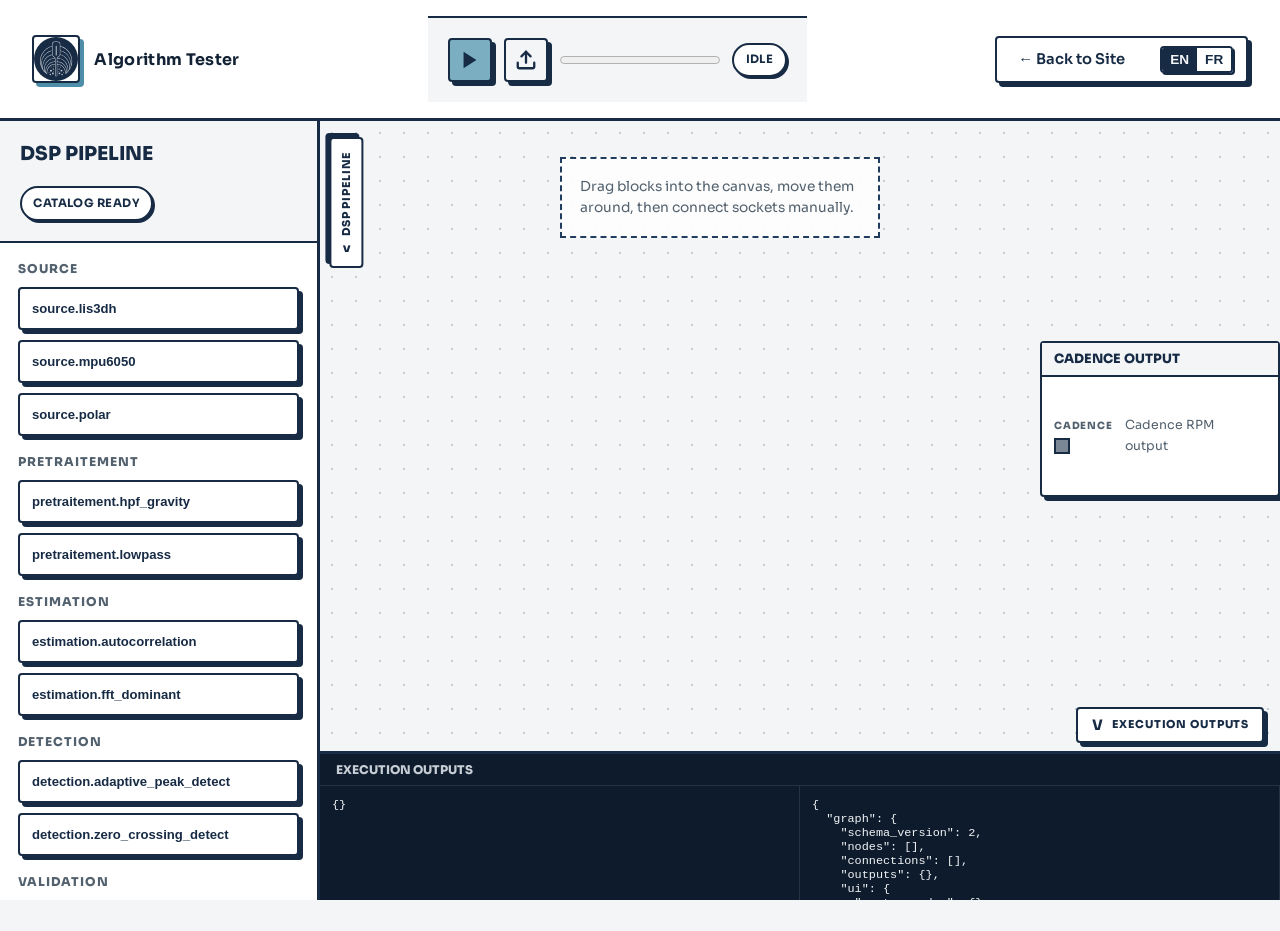
==== flow-builder/index.html @ a251ca9e "Codex making ui Better" ====
<!DOCTYPE html>
<html lang="en">
<head>
    <meta charset="UTF-8">
    <meta name="viewport" content="width=device-width, initial-scale=1.0">
    <title>Algorithm Tester - Paddling Pulse</title>
    <link rel="stylesheet" href="../css/styles.css">
    <link rel="stylesheet" href="flow.css?v=2">
    <link rel="preconnect" href="https://fonts.googleapis.com">
    <link rel="preconnect" href="https://fonts.gstatic.com" crossorigin>
    <link href="https://fonts.googleapis.com/css2?family=Instrument+Serif:ital@0;1&family=Sora:wght@300;400;500;600;700&display=swap" rel="stylesheet">
</head>
<body>
    <header class="site-header flow-site-header">
        <a class="brand" href="../index.html" aria-label="Paddling Pulse home">
            <img src="../assets/logo.svg" alt="Paddling Pulse logo">
            <span data-i18n="flow-title">Algorithm Tester</span>
        </a>

        <div class="tester-controls header-tester-controls">
            <button id="run-sim-btn" class="icon-button play-btn" title="Run Simulation" aria-label="Run Simulation">
                <svg width="22" height="22" viewBox="0 0 24 24" fill="currentColor" stroke="none"><polygon points="5 3 19 12 5 21 5 3"></polygon></svg>
            </button>
            <button id="upload-pipeline-btn" class="icon-button upload-btn" type="button" title="Upload to DA14531" aria-label="Upload">
                <svg width="22" height="22" viewBox="0 0 24 24" fill="none" stroke="currentColor" stroke-width="2.5" stroke-linecap="round" stroke-linejoin="round"><path d="M21 15v4a2 2 0 0 1-2 2H5a2 2 0 0 1-2-2v-4"></path><polyline points="17 8 12 3 7 8"></polyline><line x1="12" y1="3" x2="12" y2="15"></line></svg>
            </button>
            <progress id="upload-progress" value="0" max="1"></progress>
            <p id="upload-status" class="status-pill">Idle</p>
        </div>

        <nav class="site-nav" aria-label="Primary">
            <a href="../index.html" data-i18n="nav-back">← Back to Site</a>
            <div class="lang-toggle">
                <button class="lang-btn active" data-lang="en">EN</button>
                <button class="lang-btn" data-lang="fr">FR</button>
            </div>
        </nav>
    </header>

    <div class="app-container">
        <aside class="sidebar" id="dsp-sidebar">
            <button
                id="sidebar-dock-btn"
                class="panel-dock panel-dock-sidebar"
                type="button"
                aria-controls="dsp-sidebar"
            >
                <span class="panel-dock-icon" aria-hidden="true"></span>
                <span class="panel-dock-text" data-i18n="sidebar-title">DSP Pipeline</span>
            </button>
            <div class="sidebar-header">
                <div class="sidebar-header-top">
                    <h2 data-i18n="sidebar-title">DSP Pipeline</h2>
                </div>
                <p id="catalog-status" class="status-pill" data-i18n="flow-status-loading">Loading catalog...</p>
            </div>
            <div id="palette-groups" class="palette-groups"></div>
        </aside>
        <main class="canvas-container" id="canvas">
            <svg id="wires-layer" class="wires-layer"></svg>
            <div id="blocks-layer" class="blocks-layer"></div>
            
            <div class="console-pane bottom-console" id="execution-console">
                <button
                    id="console-dock-btn"
                    class="panel-dock panel-dock-console"
                    type="button"
                    aria-controls="execution-console"
                >
                    <span class="panel-dock-icon" aria-hidden="true"></span>
                    <span class="panel-dock-text" data-i18n="graph-title">Execution Outputs</span>
                </button>
                <div class="console-header">
                    <h3 data-i18n="graph-title">Execution Outputs</h3>
                </div>
                <div class="console-outputs" id="console-outputs-container">
                    <pre id="graph-output-list" class="graph-output-list"></pre>
                    <pre id="runtime-diagnostics" class="graph-output-list"></pre>
                </div>
            </div>
        </main>
    </div>
    <script src="assets/flow-block-catalog.js"></script>
    <script src="../js/script.js"></script>
    <script src="src/flow-graph.js"></script>
    <script src="src/flow-catalog.js"></script>
    <script src="src/flow-runtime-client.js"></script>
    <script src="src/flow-compiler.js"></script>
    <script src="src/flow-ble-upload.js"></script>
    <script src="src/flow-builder-viewmodel.js"></script>
    <script src="src/panel-docks.js"></script>
    <script src="src/flow.js"></script>
</body>
</html>
---- css/styles.css ----
��: r o o t   {  
         - - n a v y :   # 1 7 2 b 4 5 ;  
         - - n a v y - d e e p :   # 0 d 1 b 2 d ;  
         - - n a v y - s o f t :   # 2 0 3 c 5 e ;  
         - - m i s t :   # c 7 c d d 4 ;  
         - - f o a m :   # f 3 f 5 f 7 ;  
         - - w a t e r :   # 7 c a e c 2 ;  
         - - w a t e r - s t r o n g :   # 4 f 8 e a 8 ;  
         - - i n k :   # 1 2 2 1 3 3 ;  
         - - s l a t e :   # 5 2 6 1 6 d ;  
         - - l i n e :   r g b a ( 2 3 ,   4 3 ,   6 9 ,   0 . 1 2 ) ;  
          
         / *   U p d a t e d   f o r   N e o - B r u t a l i s m   * /  
         - - r a d i u s - l g :   1 2 p x ;  
         - - r a d i u s - m d :   8 p x ;  
         - - r a d i u s - s m :   4 p x ;  
         - - c o n t e n t - w i d t h :   1 1 8 0 p x ;  
         - - h a r d - s h a d o w - s m :   2 p x   2 p x   0   v a r ( - - n a v y ) ;  
         - - h a r d - s h a d o w - m d :   4 p x   4 p x   0   v a r ( - - n a v y ) ;  
         - - h a r d - s h a d o w - l g :   8 p x   8 p x   0   v a r ( - - n a v y ) ;  
 }  
  
 *   {  
         b o x - s i z i n g :   b o r d e r - b o x ;  
 }  
  
 h t m l   {  
         s c r o l l - b e h a v i o r :   s m o o t h ;  
 }  
  
 b o d y   {  
         m a r g i n :   0 ;  
         m i n - h e i g h t :   1 0 0 v h ;  
         f o n t - f a m i l y :   " S o r a " ,   s a n s - s e r i f ;  
         c o l o r :   v a r ( - - i n k ) ;  
         b a c k g r o u n d - c o l o r :   v a r ( - - f o a m ) ;  
         / *   E n g i n e e r i n g   D o t   G r i d   * /  
         b a c k g r o u n d - i m a g e :   r a d i a l - g r a d i e n t ( v a r ( - - m i s t )   1 . 5 p x ,   t r a n s p a r e n t   1 . 5 p x ) ;  
         b a c k g r o u n d - s i z e :   2 4 p x   2 4 p x ;  
 }  
  
 i m g   {  
         d i s p l a y :   b l o c k ;  
         m a x - w i d t h :   1 0 0 % ;  
 }  
  
 a   {  
         c o l o r :   i n h e r i t ;  
         t e x t - d e c o r a t i o n :   n o n e ;  
 }  
  
 p   {  
         m a r g i n :   0 ;  
         l i n e - h e i g h t :   1 . 7 ;  
 }  
  
 / *   H i d e   A I - s t y l e   b l u r r y   g l o w s   * /  
 . p a g e - g l o w   {  
         d i s p l a y :   n o n e ;  
 }  
  
 . s i t e - h e a d e r ,  
 m a i n ,  
 . s i t e - f o o t e r   {  
         p o s i t i o n :   r e l a t i v e ;  
         z - i n d e x :   1 ;  
 }  
  
 . s i t e - h e a d e r   {  
         w i d t h :   m i n ( c a l c ( 1 0 0 %   -   2 r e m ) ,   v a r ( - - c o n t e n t - w i d t h ) ) ;  
         m a r g i n :   0   a u t o ;  
         p a d d i n g :   1 . 5 r e m   0   0 ;  
         d i s p l a y :   f l e x ;  
         j u s t i f y - c o n t e n t :   s p a c e - b e t w e e n ;  
         a l i g n - i t e m s :   c e n t e r ;  
         g a p :   1 r e m ;  
 }  
  
 . b r a n d   {  
         d i s p l a y :   i n l i n e - f l e x ;  
         a l i g n - i t e m s :   c e n t e r ;  
         g a p :   0 . 9 r e m ;  
         f o n t - w e i g h t :   7 0 0 ;  
         l e t t e r - s p a c i n g :   0 . 0 2 e m ;  
 }  
  
 . b r a n d   i m g   {  
         w i d t h :   3 r e m ;  
         h e i g h t :   3 r e m ;  
         b o r d e r - r a d i u s :   v a r ( - - r a d i u s - s m ) ;  
         b o r d e r :   2 p x   s o l i d   v a r ( - - n a v y ) ;  
         b o x - s h a d o w :   4 p x   4 p x   0   v a r ( - - w a t e r - s t r o n g ) ;  
         b a c k g r o u n d :   # f f f ;  
 }  
  
 . s i t e - n a v   {  
         d i s p l a y :   i n l i n e - f l e x ;  
         a l i g n - i t e m s :   c e n t e r ;  
         g a p :   1 . 2 r e m ;  
         p a d d i n g :   0 . 5 r e m   0 . 8 r e m ;  
         b o r d e r :   2 p x   s o l i d   v a r ( - - n a v y ) ;  
         b o r d e r - r a d i u s :   v a r ( - - r a d i u s - s m ) ;  
         b a c k g r o u n d :   # f f f f f f ;  
         b o x - s h a d o w :   v a r ( - - h a r d - s h a d o w - m d ) ;  
 }  
  
 . s i t e - n a v   a   {  
         f o n t - s i z e :   0 . 9 2 r e m ;  
         f o n t - w e i g h t :   6 0 0 ;  
         c o l o r :   v a r ( - - n a v y ) ;  
         p a d d i n g :   0 . 2 5 r e m   0 . 5 r e m ;  
         t r a n s i t i o n :   b a c k g r o u n d - c o l o r   1 0 0 m s ,   c o l o r   1 0 0 m s ;  
 }  
  
 . s i t e - n a v   a : h o v e r   {  
         b a c k g r o u n d - c o l o r :   v a r ( - - n a v y ) ;  
         c o l o r :   v a r ( - - f o a m ) ;  
 }  
  
 m a i n   {  
         w i d t h :   m i n ( c a l c ( 1 0 0 %   -   2 r e m ) ,   v a r ( - - c o n t e n t - w i d t h ) ) ;  
         m a r g i n :   0   a u t o ;  
         p a d d i n g - b o t t o m :   4 r e m ;  
 }  
  
 . h e r o   {  
         d i s p l a y :   g r i d ;  
         g r i d - t e m p l a t e - c o l u m n s :   m i n m a x ( 0 ,   1 . 1 f r )   m i n m a x ( 3 2 0 p x ,   0 . 9 f r ) ;  
         g a p :   2 r e m ;  
         a l i g n - i t e m s :   c e n t e r ;  
         p a d d i n g :   4 . 7 5 r e m   0   3 r e m ;  
 }  
  
 . e y e b r o w   {  
         m a r g i n - b o t t o m :   1 r e m ;  
         f o n t - s i z e :   0 . 7 8 r e m ;  
         f o n t - w e i g h t :   8 0 0 ;  
         l e t t e r - s p a c i n g :   0 . 2 e m ;  
         t e x t - t r a n s f o r m :   u p p e r c a s e ;  
         c o l o r :   v a r ( - - w a t e r - s t r o n g ) ;  
         b a c k g r o u n d :   # f f f ;  
         d i s p l a y :   i n l i n e - b l o c k ;  
         p a d d i n g :   0 . 4 r e m   0 . 8 r e m ;  
         b o r d e r :   2 p x   s o l i d   v a r ( - - n a v y ) ;  
         b o x - s h a d o w :   v a r ( - - h a r d - s h a d o w - s m ) ;  
 }  
  
 . h e r o   h 1 ,  
 . s e c t i o n - h e a d i n g   h 2 ,  
 . c t a - p a n e l   h 2   {  
         m a r g i n :   0 ;  
         l i n e - h e i g h t :   1 . 0 5 ;  
         l e t t e r - s p a c i n g :   - 0 . 0 4 e m ;  
 }  
  
 . h e r o   h 1   {  
         m a x - w i d t h :   1 2 c h ;  
         f o n t - s i z e :   c l a m p ( 3 . 4 r e m ,   8 v w ,   6 . 1 r e m ) ;  
 }  
  
 . h e r o - a c c e n t   {  
         d i s p l a y :   i n l i n e ;  
         f o n t - f a m i l y :   " I n s t r u m e n t   S e r i f " ,   s e r i f ;  
         f o n t - s t y l e :   i t a l i c ;  
         f o n t - w e i g h t :   4 0 0 ;  
         c o l o r :   v a r ( - - w a t e r - s t r o n g ) ;  
         t e x t - s h a d o w :   2 p x   2 p x   0   v a r ( - - n a v y ) ;  
 }  
  
 . h e r o - t e x t   {  
         m a x - w i d t h :   3 8 r e m ;  
         m a r g i n - t o p :   1 . 5 r e m ;  
         f o n t - s i z e :   1 . 0 5 r e m ;  
         c o l o r :   v a r ( - - i n k ) ;  
         f o n t - w e i g h t :   5 0 0 ;  
         b a c k g r o u n d :   # f f f ;  
         p a d d i n g :   1 r e m ;  
         b o r d e r :   2 p x   s o l i d   v a r ( - - n a v y ) ;  
         b o x - s h a d o w :   v a r ( - - h a r d - s h a d o w - s m ) ;  
 }  
  
 . h e r o - a c t i o n s   {  
         d i s p l a y :   f l e x ;  
         f l e x - w r a p :   w r a p ;  
         g a p :   1 . 2 r e m ;  
         m a r g i n - t o p :   2 r e m ;  
 }  
  
 . b u t t o n   {  
         d i s p l a y :   i n l i n e - f l e x ;  
         a l i g n - i t e m s :   c e n t e r ;  
         j u s t i f y - c o n t e n t :   c e n t e r ;  
         m i n - h e i g h t :   3 . 2 r e m ;  
         p a d d i n g :   0 . 8 5 r e m   1 . 2 5 r e m ;  
         b o r d e r - r a d i u s :   v a r ( - - r a d i u s - s m ) ;  
         b o r d e r :   2 p x   s o l i d   v a r ( - - n a v y ) ;  
         f o n t - w e i g h t :   7 0 0 ;  
         t e x t - t r a n s f o r m :   u p p e r c a s e ;  
         l e t t e r - s p a c i n g :   0 . 0 5 e m ;  
         f o n t - s i z e :   0 . 9 r e m ;  
         t r a n s i t i o n :   t r a n s f o r m   1 0 0 m s   e a s e ,   b o x - s h a d o w   1 0 0 m s   e a s e ;  
 }  
  
 . b u t t o n - p r i m a r y   {  
         b a c k g r o u n d :   v a r ( - - w a t e r ) ;  
         c o l o r :   v a r ( - - n a v y ) ;  
         b o x - s h a d o w :   v a r ( - - h a r d - s h a d o w - m d ) ;  
 }  
  
 . b u t t o n - p r i m a r y : h o v e r ,  
 . b u t t o n - p r i m a r y : f o c u s - v i s i b l e   {  
         b a c k g r o u n d :   v a r ( - - w a t e r - s t r o n g ) ;  
         t r a n s f o r m :   t r a n s l a t e ( 2 p x ,   2 p x ) ;  
         b o x - s h a d o w :   2 p x   2 p x   0   v a r ( - - n a v y ) ;  
 }  
  
 . b u t t o n - p r i m a r y : a c t i v e   {  
         t r a n s f o r m :   t r a n s l a t e ( 4 p x ,   4 p x ) ;  
         b o x - s h a d o w :   0   0   0   v a r ( - - n a v y ) ;  
 }  
  
 . b u t t o n - s e c o n d a r y   {  
         b a c k g r o u n d :   # f f f f f f ;  
         c o l o r :   v a r ( - - n a v y ) ;  
         b o x - s h a d o w :   v a r ( - - h a r d - s h a d o w - m d ) ;  
 }  
  
 . b u t t o n - s e c o n d a r y : h o v e r ,  
 . b u t t o n - s e c o n d a r y : f o c u s - v i s i b l e   {  
         b a c k g r o u n d :   v a r ( - - f o a m ) ;  
         t r a n s f o r m :   t r a n s l a t e ( 2 p x ,   2 p x ) ;  
         b o x - s h a d o w :   2 p x   2 p x   0   v a r ( - - n a v y ) ;  
 }  
  
 . b u t t o n - s e c o n d a r y : a c t i v e   {  
         t r a n s f o r m :   t r a n s l a t e ( 4 p x ,   4 p x ) ;  
         b o x - s h a d o w :   0   0   0   v a r ( - - n a v y ) ;  
 }  
  
 . h e r o - t a g s   {  
         d i s p l a y :   f l e x ;  
         f l e x - w r a p :   w r a p ;  
         g a p :   0 . 7 r e m ;  
         m a r g i n :   1 . 5 r e m   0   0 ;  
         p a d d i n g :   0 ;  
         l i s t - s t y l e :   n o n e ;  
 }  
  
 . h e r o - t a g s   l i   {  
         p a d d i n g :   0 . 5 r e m   0 . 8 r e m ;  
         b o r d e r :   2 p x   s o l i d   v a r ( - - n a v y ) ;  
         b a c k g r o u n d :   # f f f f f f ;  
         c o l o r :   v a r ( - - n a v y ) ;  
         f o n t - s i z e :   0 . 8 5 r e m ;  
         f o n t - w e i g h t :   7 0 0 ;  
         b o x - s h a d o w :   v a r ( - - h a r d - s h a d o w - s m ) ;  
         t e x t - t r a n s f o r m :   u p p e r c a s e ;  
         l e t t e r - s p a c i n g :   0 . 0 5 e m ;  
 }  
  
 . h e r o - v i s u a l   {  
         p o s i t i o n :   r e l a t i v e ;  
         m i n - h e i g h t :   3 2 r e m ;  
 }  
  
 . s i g n a l - p a n e l   {  
         p o s i t i o n :   r e l a t i v e ;  
         h e i g h t :   1 0 0 % ;  
         p a d d i n g :   1 . 6 r e m ;  
         b o r d e r :   3 p x   s o l i d   v a r ( - - n a v y ) ;  
         b o r d e r - r a d i u s :   v a r ( - - r a d i u s - m d ) ;  
         b a c k g r o u n d :   # f f f f f f ;  
         b o x - s h a d o w :   v a r ( - - h a r d - s h a d o w - l g ) ;  
         o v e r f l o w :   h i d d e n ;  
 }  
  
 . s i g n a l - p a n e l - t o p   {  
         d i s p l a y :   f l e x ;  
         j u s t i f y - c o n t e n t :   s p a c e - b e t w e e n ;  
         g a p :   1 r e m ;  
         a l i g n - i t e m s :   f l e x - s t a r t ;  
 }  
  
 . p a n e l - l a b e l   {  
         c o l o r :   v a r ( - - s l a t e ) ;  
         f o n t - s i z e :   0 . 8 5 r e m ;  
         f o n t - w e i g h t :   7 0 0 ;  
         t e x t - t r a n s f o r m :   u p p e r c a s e ;  
 }  
  
 . s i g n a l - p a n e l   h 2   {  
         m a r g i n :   0 . 4 5 r e m   0   0 ;  
         f o n t - s i z e :   c l a m p ( 2 . 5 r e m ,   5 v w ,   4 r e m ) ;  
         l e t t e r - s p a c i n g :   - 0 . 0 5 e m ;  
 }  
  
 . p a n e l - c h i p   {  
         p a d d i n g :   0 . 5 5 r e m   0 . 8 r e m ;  
         b o r d e r :   2 p x   s o l i d   v a r ( - - n a v y ) ;  
         b a c k g r o u n d :   v a r ( - - w a t e r ) ;  
         c o l o r :   v a r ( - - n a v y ) ;  
         f o n t - s i z e :   0 . 8 5 r e m ;  
         f o n t - w e i g h t :   8 0 0 ;  
         b o x - s h a d o w :   v a r ( - - h a r d - s h a d o w - s m ) ;  
         t e x t - t r a n s f o r m :   u p p e r c a s e ;  
 }  
  
 . s i g n a l - w a v e   {  
         d i s p l a y :   g r i d ;  
         g r i d - t e m p l a t e - c o l u m n s :   r e p e a t ( 8 ,   1 f r ) ;  
         g a p :   0 . 5 5 r e m ;  
         a l i g n - i t e m s :   e n d ;  
         h e i g h t :   1 0 r e m ;  
         m a r g i n :   2 r e m   0   1 . 8 r e m ;  
         p a d d i n g :   1 r e m   0 ;  
         b o r d e r - b o t t o m :   2 p x   d a s h e d   v a r ( - - n a v y ) ;  
 }  
  
 . s i g n a l - w a v e   s p a n   {  
         b o r d e r :   2 p x   s o l i d   v a r ( - - n a v y ) ;  
         b o r d e r - b o t t o m :   n o n e ;  
         b a c k g r o u n d :   v a r ( - - w a t e r ) ;  
         o p a c i t y :   1 ;  
         a n i m a t i o n :   d r i f t   3 2 0 0 m s   e a s e - i n - o u t   i n f i n i t e ;  
         t r a n s f o r m - o r i g i n :   b o t t o m   c e n t e r ;  
 }  
  
 . s i g n a l - w a v e   s p a n : n t h - c h i l d ( 1 )   {   h e i g h t :   3 0 % ;   a n i m a t i o n - d e l a y :   - 0 . 4 s ;   }  
 . s i g n a l - w a v e   s p a n : n t h - c h i l d ( 2 )   {   h e i g h t :   6 2 % ;   a n i m a t i o n - d e l a y :   - 1 . 1 s ;   }  
 . s i g n a l - w a v e   s p a n : n t h - c h i l d ( 3 )   {   h e i g h t :   4 4 % ;   a n i m a t i o n - d e l a y :   - 0 . 8 s ;   }  
 . s i g n a l - w a v e   s p a n : n t h - c h i l d ( 4 )   {   h e i g h t :   1 0 0 % ;   a n i m a t i o n - d e l a y :   - 1 . 9 s ;   }  
 . s i g n a l - w a v e   s p a n : n t h - c h i l d ( 5 )   {   h e i g h t :   4 8 % ;   a n i m a t i o n - d e l a y :   - 1 . 2 s ;   }  
 . s i g n a l - w a v e   s p a n : n t h - c h i l d ( 6 )   {   h e i g h t :   8 4 % ;   a n i m a t i o n - d e l a y :   - 0 . 6 s ;   }  
 . s i g n a l - w a v e   s p a n : n t h - c h i l d ( 7 )   {   h e i g h t :   3 6 % ;   a n i m a t i o n - d e l a y :   - 1 . 5 s ;   }  
 . s i g n a l - w a v e   s p a n : n t h - c h i l d ( 8 )   {   h e i g h t :   5 8 % ;   a n i m a t i o n - d e l a y :   - 0 . 9 s ;   }  
  
 . s i g n a l - g r i d   {  
         d i s p l a y :   g r i d ;  
         g r i d - t e m p l a t e - c o l u m n s :   r e p e a t ( 3 ,   m i n m a x ( 0 ,   1 f r ) ) ;  
         g a p :   0 . 9 r e m ;  
 }  
  
 . s i g n a l - g r i d   a r t i c l e ,  
 . s u m m a r y - s t r i p   a r t i c l e ,  
 . c o p y - c a r d ,  
 . s p o r t s - c a r d ,  
 . f e a t u r e - c a r d ,  
 . c t a - p a n e l   {  
         b o r d e r :   2 p x   s o l i d   v a r ( - - n a v y ) ;  
         b o r d e r - r a d i u s :   v a r ( - - r a d i u s - s m ) ;  
         b a c k g r o u n d :   # f f f f f f ;  
         b o x - s h a d o w :   v a r ( - - h a r d - s h a d o w - m d ) ;  
 }  
  
 . s i g n a l - g r i d   a r t i c l e   {  
         p a d d i n g :   1 r e m ;  
         b o x - s h a d o w :   v a r ( - - h a r d - s h a d o w - s m ) ;  
 }  
  
 . s i g n a l - g r i d   p   {  
         f o n t - s i z e :   0 . 7 5 r e m ;  
         f o n t - w e i g h t :   8 0 0 ;  
         t e x t - t r a n s f o r m :   u p p e r c a s e ;  
         l e t t e r - s p a c i n g :   0 . 1 4 e m ;  
         c o l o r :   v a r ( - - w a t e r - s t r o n g ) ;  
         b o r d e r - b o t t o m :   2 p x   s o l i d   v a r ( - - n a v y ) ;  
         p a d d i n g - b o t t o m :   0 . 4 r e m ;  
         m a r g i n - b o t t o m :   0 . 6 r e m ;  
 }  
  
 . s i g n a l - g r i d   s t r o n g   {  
         d i s p l a y :   b l o c k ;  
         l i n e - h e i g h t :   1 . 3 ;  
         f o n t - s i z e :   0 . 9 r e m ;  
 }  
  
 . f l o a t i n g - l o g o   {  
         p o s i t i o n :   a b s o l u t e ;  
         r i g h t :   - 1 . 4 r e m ;  
         b o t t o m :   - 1 r e m ;  
         w i d t h :   c l a m p ( 6 r e m ,   1 8 v w ,   9 r e m ) ;  
         p a d d i n g :   0 . 8 5 r e m ;  
         b a c k g r o u n d :   # f f f f f f ;  
         b o r d e r :   3 p x   s o l i d   v a r ( - - n a v y ) ;  
         b o x - s h a d o w :   v a r ( - - h a r d - s h a d o w - l g ) ;  
 }  
  
 . s u m m a r y - s t r i p   {  
         d i s p l a y :   g r i d ;  
         g r i d - t e m p l a t e - c o l u m n s :   r e p e a t ( 3 ,   m i n m a x ( 0 ,   1 f r ) ) ;  
         g a p :   1 . 5 r e m ;  
         m a r g i n :   0   0   4 r e m ;  
 }  
  
 . s u m m a r y - s t r i p   a r t i c l e ,  
 . c o p y - c a r d ,  
 . s p o r t s - c a r d ,  
 . f e a t u r e - c a r d   {  
         p a d d i n g :   1 . 5 r e m ;  
         t r a n s i t i o n :   t r a n s f o r m   1 5 0 m s   e a s e ,   b o x - s h a d o w   1 5 0 m s   e a s e ;  
 }  
  
 . s u m m a r y - s t r i p   a r t i c l e : h o v e r ,  
 . c o p y - c a r d : h o v e r ,  
 . s p o r t s - c a r d : h o v e r ,  
 . f e a t u r e - c a r d : h o v e r   {  
         t r a n s f o r m :   t r a n s l a t e ( - 2 p x ,   - 2 p x ) ;  
         b o x - s h a d o w :   6 p x   6 p x   0   v a r ( - - n a v y ) ;  
 }  
  
 . s u m m a r y - s t r i p   s p a n ,  
 . c o p y - c a r d   h 3 ,  
 . s p o r t s - c a r d   h 3 ,  
 . f e a t u r e - c a r d   h 3   {  
         d i s p l a y :   b l o c k ;  
         m a r g i n :   0   0   0 . 8 r e m ;  
         c o l o r :   v a r ( - - n a v y ) ;  
 }  
  
 . s u m m a r y - s t r i p   s p a n   {  
         f o n t - s i z e :   0 . 8 5 r e m ;  
         f o n t - w e i g h t :   8 0 0 ;  
         l e t t e r - s p a c i n g :   0 . 1 e m ;  
         t e x t - t r a n s f o r m :   u p p e r c a s e ;  
         c o l o r :   v a r ( - - w a t e r - s t r o n g ) ;  
         b o r d e r - b o t t o m :   2 p x   s o l i d   v a r ( - - n a v y ) ;  
         p a d d i n g - b o t t o m :   0 . 5 r e m ;  
 }  
  
 . c o n t e n t - s e c t i o n   {  
         m a r g i n - t o p :   5 r e m ;  
 }  
  
 . s e c t i o n - h e a d i n g   {  
         m a x - w i d t h :   4 2 r e m ;  
         m a r g i n - b o t t o m :   2 r e m ;  
 }  
  
 . s e c t i o n - h e a d i n g   h 2 ,  
 . c t a - p a n e l   h 2   {  
         f o n t - s i z e :   c l a m p ( 2 r e m ,   4 v w ,   3 . 3 r e m ) ;  
 }  
  
 . o v e r v i e w - g r i d   {  
         d i s p l a y :   g r i d ;  
         g r i d - t e m p l a t e - c o l u m n s :   m i n m a x ( 0 ,   1 . 1 f r )   m i n m a x ( 2 8 0 p x ,   0 . 9 f r ) ;  
         g a p :   1 . 5 r e m ;  
 }  
  
 . c o p y - c a r d ,  
 . s p o r t s - c a r d   {  
         m i n - h e i g h t :   1 0 0 % ;  
 }  
  
 . c o p y - c a r d   p   +   p   {  
         m a r g i n - t o p :   1 r e m ;  
 }  
  
 . s p o r t s - l i s t   {  
         d i s p l a y :   f l e x ;  
         f l e x - w r a p :   w r a p ;  
         g a p :   0 . 7 5 r e m ;  
         m a r g i n - t o p :   1 r e m ;  
 }  
  
 . s p o r t s - l i s t   s p a n   {  
         p a d d i n g :   0 . 5 r e m   0 . 8 r e m ;  
         b o r d e r :   2 p x   s o l i d   v a r ( - - n a v y ) ;  
         b a c k g r o u n d :   v a r ( - - f o a m ) ;  
         c o l o r :   v a r ( - - n a v y ) ;  
         f o n t - w e i g h t :   7 0 0 ;  
         f o n t - s i z e :   0 . 8 5 r e m ;  
         t e x t - t r a n s f o r m :   u p p e r c a s e ;  
         b o x - s h a d o w :   v a r ( - - h a r d - s h a d o w - s m ) ;  
 }  
  
 . f e a t u r e - g r i d   {  
         d i s p l a y :   g r i d ;  
         g r i d - t e m p l a t e - c o l u m n s :   r e p e a t ( 2 ,   m i n m a x ( 0 ,   1 f r ) ) ;  
         g a p :   1 . 5 r e m ;  
 }  
  
 . f e a t u r e - g r i d - s i n g l e   {  
         g r i d - t e m p l a t e - c o l u m n s :   1 f r ;  
 }  
  
 . c o p y - c a r d - c e n t e r e d   {  
         d i s p l a y :   f l e x ;  
         f l e x - d i r e c t i o n :   c o l u m n ;  
         a l i g n - i t e m s :   c e n t e r ;  
         t e x t - a l i g n :   c e n t e r ;  
 }  
  
 . f i r m w a r e - f l o w - c a r d   {  
         p o s i t i o n :   r e l a t i v e ;  
 }  
  
 . s i m p l e - f l o w c h a r t   {  
         w i d t h :   1 0 0 % ;  
         m a x - w i d t h :   9 8 0 p x ;  
         d i s p l a y :   f l e x ;  
         f l e x - d i r e c t i o n :   c o l u m n ;  
         g a p :   0 . 6 5 r e m ;  
 }  
  
 . s i m p l e - f l o w - h i n t   {  
         m a r g i n :   0 ;  
         c o l o r :   v a r ( - - n a v y ) ;  
         f o n t - w e i g h t :   6 0 0 ;  
         f o n t - s i z e :   0 . 9 5 r e m ;  
         t e x t - a l i g n :   c e n t e r ;  
 }  
  
 . s i m p l e - f l o w - f r a m e   {  
         w i d t h :   1 0 0 % ;  
         m i n - h e i g h t :   1 7 0 p x ;  
         p a d d i n g :   0 . 9 r e m   0 . 7 5 r e m ;  
         m a r g i n - b o t t o m :   1 r e m ;  
         b a c k g r o u n d :   v a r ( - - m i s t ) ;  
         b o r d e r :   2 p x   d a s h e d   v a r ( - - n a v y ) ;  
         d i s p l a y :   f l e x ;  
         a l i g n - i t e m s :   c e n t e r ;  
         o v e r f l o w :   a u t o ;  
         o v e r s c r o l l - b e h a v i o r :   c o n t a i n ;  
 }  
  
 . s i m p l e - f l o w - t r a c k   {  
         d i s p l a y :   f l e x ;  
         a l i g n - i t e m s :   c e n t e r ;  
         g a p :   0 . 4 r e m ;  
         m i n - w i d t h :   1 0 0 % ;  
         w i d t h :   1 0 0 % ;  
         p a d d i n g :   0 . 1 r e m   0 ;  
 }  
  
 . s i m p l e - f l o w - s t e p   {  
         w i d t h :   6 . 2 5 r e m ;  
         m i n - w i d t h :   6 . 2 5 r e m ;  
         m i n - h e i g h t :   6 . 2 5 r e m ;  
         p a d d i n g :   0 . 5 5 r e m ;  
         b o r d e r :   2 p x   s o l i d   v a r ( - - n a v y ) ;  
         b o x - s h a d o w :   v a r ( - - h a r d - s h a d o w - s m ) ;  
         d i s p l a y :   f l e x ;  
         f l e x - d i r e c t i o n :   c o l u m n ;  
         a l i g n - i t e m s :   f l e x - s t a r t ;  
         j u s t i f y - c o n t e n t :   s p a c e - b e t w e e n ;  
         g a p :   0 . 3 5 r e m ;  
         o p a c i t y :   1 ;  
         o v e r f l o w :   h i d d e n ;  
         f l e x :   0   0   a u t o ;  
         t r a n s i t i o n :  
                 w i d t h   3 2 0 m s   c u b i c - b e z i e r ( 0 . 2 2 ,   1 ,   0 . 3 6 ,   1 ) ,  
                 m i n - w i d t h   3 2 0 m s   c u b i c - b e z i e r ( 0 . 2 2 ,   1 ,   0 . 3 6 ,   1 ) ,  
                 p a d d i n g   3 2 0 m s   c u b i c - b e z i e r ( 0 . 2 2 ,   1 ,   0 . 3 6 ,   1 ) ,  
                 m a r g i n   3 2 0 m s   c u b i c - b e z i e r ( 0 . 2 2 ,   1 ,   0 . 3 6 ,   1 ) ,  
                 o p a c i t y   1 8 0 m s   e a s e ,  
                 t r a n s f o r m   3 2 0 m s   c u b i c - b e z i e r ( 0 . 2 2 ,   1 ,   0 . 3 6 ,   1 ) ,  
                 b o r d e r - w i d t h   3 2 0 m s   e a s e ;  
 }  
  
 . s i m p l e - f l o w - s t e p - c o r e   {  
         b a c k g r o u n d :   # f f f f f f ;  
 }  
  
 . s i m p l e - f l o w - s t e p - s u m m a r y   {  
         b a c k g r o u n d :   # c f e 6 e f ;  
         c u r s o r :   p o i n t e r ;  
         a p p e a r a n c e :   n o n e ;  
         f o n t :   i n h e r i t ;  
         t e x t - a l i g n :   l e f t ;  
 }  
  
 . s i m p l e - f l o w - s t e p - s u m m a r y : h o v e r ,  
 . s i m p l e - f l o w - s t e p - s u m m a r y : f o c u s - v i s i b l e   {  
         t r a n s f o r m :   t r a n s l a t e Y ( - 2 p x ) ;  
 }  
  
 . s i m p l e - f l o w c h a r t . i s - e x p a n d e d   . s i m p l e - f l o w - s t e p - s u m m a r y   {  
         b a c k g r o u n d :   # b 7 d 6 e 2 ;  
 }  
  
 . s i m p l e - f l o w - s t e p - d e t a i l   {  
         b a c k g r o u n d :   # d c e c f 3 ;  
 }  
  
 . s i m p l e - f l o w - s t e p . i s - d e t a i l - r e v e a l . i s - h i d d e n   {  
         w i d t h :   0 ;  
         m i n - w i d t h :   0 ;  
         p a d d i n g - l e f t :   0 ;  
         p a d d i n g - r i g h t :   0 ;  
         p a d d i n g - t o p :   0 ;  
         p a d d i n g - b o t t o m :   0 ;  
         b o r d e r - w i d t h :   0 ;  
         o p a c i t y :   0 ;  
         t r a n s f o r m :   t r a n s l a t e X ( - 1 0 p x ) ;  
 }  
  
 . s i m p l e - f l o w - s t e p - i n d e x   {  
         m i n - w i d t h :   1 . 7 r e m ;  
         p a d d i n g :   0 . 1 5 r e m   0 . 4 r e m ;  
         b o r d e r :   2 p x   s o l i d   v a r ( - - n a v y ) ;  
         b a c k g r o u n d :   v a r ( - - s i g n a l ) ;  
         c o l o r :   v a r ( - - n a v y ) ;  
         f o n t - s i z e :   0 . 7 2 r e m ;  
         f o n t - w e i g h t :   7 0 0 ;  
         l i n e - h e i g h t :   1 ;  
         t e x t - a l i g n :   c e n t e r ;  
 }  
  
 . s i m p l e - f l o w - s t e p - l a b e l   {  
         c o l o r :   v a r ( - - i n k ) ;  
         f o n t - w e i g h t :   7 0 0 ;  
         f o n t - s i z e :   0 . 8 r e m ;  
         l i n e - h e i g h t :   1 . 2 5 ;  
         t e x t - a l i g n :   l e f t ;  
 }  
  
 . s i m p l e - f l o w - s t e p - c h i p   {  
         a l i g n - s e l f :   f l e x - e n d ;  
         p a d d i n g :   0 . 1 2 r e m   0 . 3 5 r e m ;  
         b o r d e r :   1 p x   s o l i d   v a r ( - - n a v y ) ;  
         b a c k g r o u n d :   r g b a ( 2 5 5 ,   2 5 5 ,   2 5 5 ,   0 . 7 8 ) ;  
         c o l o r :   v a r ( - - n a v y ) ;  
         f o n t - s i z e :   0 . 6 8 r e m ;  
         f o n t - w e i g h t :   7 0 0 ;  
         l i n e - h e i g h t :   1 ;  
 }  
  
 . s i m p l e - f l o w c h a r t . i s - e x p a n d e d   . s i m p l e - f l o w - s t e p - c h i p   {  
         b a c k g r o u n d :   v a r ( - - n a v y ) ;  
         c o l o r :   # f f f f f f ;  
 }  
  
 . s i m p l e - f l o w - a r r o w   {  
         p o s i t i o n :   r e l a t i v e ;  
         w i d t h :   1 . 1 5 r e m ;  
         m i n - w i d t h :   1 . 1 5 r e m ;  
         h e i g h t :   2 p x ;  
         b a c k g r o u n d :   v a r ( - - n a v y ) ;  
         o p a c i t y :   1 ;  
         t r a n s f o r m - o r i g i n :   l e f t   c e n t e r ;  
         f l e x :   0   0   a u t o ;  
         t r a n s i t i o n :  
                 w i d t h   3 2 0 m s   c u b i c - b e z i e r ( 0 . 2 2 ,   1 ,   0 . 3 6 ,   1 ) ,  
                 m i n - w i d t h   3 2 0 m s   c u b i c - b e z i e r ( 0 . 2 2 ,   1 ,   0 . 3 6 ,   1 ) ,  
                 o p a c i t y   1 8 0 m s   e a s e ,  
                 t r a n s f o r m   3 2 0 m s   c u b i c - b e z i e r ( 0 . 2 2 ,   1 ,   0 . 3 6 ,   1 ) ;  
 }  
  
 . s i m p l e - f l o w - a r r o w . i s - d e t a i l - r e v e a l . i s - h i d d e n   {  
         w i d t h :   0 ;  
         m i n - w i d t h :   0 ;  
         o p a c i t y :   0 ;  
         t r a n s f o r m :   s c a l e X ( 0 ) ;  
 }  
  
 . s i m p l e - f l o w - a r r o w : : a f t e r   {  
         c o n t e n t :   " " ;  
         p o s i t i o n :   a b s o l u t e ;  
         r i g h t :   - 1 p x ;  
         t o p :   5 0 % ;  
         w i d t h :   0 ;  
         h e i g h t :   0 ;  
         b o r d e r - t o p :   4 p x   s o l i d   t r a n s p a r e n t ;  
         b o r d e r - b o t t o m :   4 p x   s o l i d   t r a n s p a r e n t ;  
         b o r d e r - l e f t :   7 p x   s o l i d   v a r ( - - n a v y ) ;  
         t r a n s f o r m :   t r a n s l a t e Y ( - 5 0 % ) ;  
 }  
  
 @ m e d i a   ( m a x - w i d t h :   7 0 0 p x )   {  
         . s i m p l e - f l o w - f r a m e   {  
                 m i n - h e i g h t :   1 5 0 p x ;  
                 p a d d i n g - i n l i n e :   0 . 6 r e m ;  
         }  
  
         . s i m p l e - f l o w - s t e p   {  
                 w i d t h :   5 . 3 5 r e m ;  
                 m i n - w i d t h :   5 . 3 5 r e m ;  
                 m i n - h e i g h t :   5 . 3 5 r e m ;  
         }  
 }  
  
 @ m e d i a   ( p r e f e r s - r e d u c e d - m o t i o n :   r e d u c e )   {  
         . s i m p l e - f l o w - s t e p ,  
         . s i m p l e - f l o w - a r r o w   {  
                 a n i m a t i o n :   n o n e   ! i m p o r t a n t ;  
                 t r a n s i t i o n :   n o n e   ! i m p o r t a n t ;  
                 t r a n s f o r m :   n o n e   ! i m p o r t a n t ;  
                 o p a c i t y :   1 ;  
         }  
 }  
  
 . f e a t u r e - c a r d   h 3   {  
         f o n t - s i z e :   1 . 2 r e m ;  
         b o r d e r - b o t t o m :   2 p x   s o l i d   v a r ( - - n a v y ) ;  
         p a d d i n g - b o t t o m :   0 . 5 r e m ;  
 }  
  
 . c t a - p a n e l   {  
         p a d d i n g :   2 . 5 r e m ;  
         b a c k g r o u n d :   # f f f f f f ;  
         b a c k g r o u n d - i m a g e :    
                 l i n e a r - g r a d i e n t ( 4 5 d e g ,   v a r ( - - m i s t )   2 5 % ,   t r a n s p a r e n t   2 5 % ,   t r a n s p a r e n t   7 5 % ,   v a r ( - - m i s t )   7 5 % ,   v a r ( - - m i s t ) ) ,    
                 l i n e a r - g r a d i e n t ( 4 5 d e g ,   v a r ( - - m i s t )   2 5 % ,   t r a n s p a r e n t   2 5 % ,   t r a n s p a r e n t   7 5 % ,   v a r ( - - m i s t )   7 5 % ,   v a r ( - - m i s t ) ) ;  
         b a c k g r o u n d - s i z e :   2 0 p x   2 0 p x ;  
         b a c k g r o u n d - p o s i t i o n :   0   0 ,   1 0 p x   1 0 p x ;  
         b o r d e r :   3 p x   s o l i d   v a r ( - - n a v y ) ;  
         b o x - s h a d o w :   v a r ( - - h a r d - s h a d o w - l g ) ;  
         p o s i t i o n :   r e l a t i v e ;  
 }  
  
 . c t a - p a n e l   >   *   {  
         p o s i t i o n :   r e l a t i v e ;  
         z - i n d e x :   2 ;  
         b a c k g r o u n d :   # f f f f f f ;  
         p a d d i n g :   1 r e m ;  
         b o r d e r :   2 p x   s o l i d   v a r ( - - n a v y ) ;  
         b o x - s h a d o w :   v a r ( - - h a r d - s h a d o w - s m ) ;  
         d i s p l a y :   i n l i n e - b l o c k ;  
         m a r g i n - b o t t o m :   0 . 5 r e m ;  
 }  
  
 . c t a - p a n e l   h 2   {  
         d i s p l a y :   b l o c k ;  
 }  
  
 . c t a - p a n e l   p : n o t ( . e y e b r o w )   {  
         m a x - w i d t h :   4 4 r e m ;  
         m a r g i n - t o p :   1 r e m ;  
         c o l o r :   v a r ( - - i n k ) ;  
         f o n t - w e i g h t :   5 0 0 ;  
 }  
  
 . c t a - p a n e l   . h e r o - a c t i o n s   {  
         b a c k g r o u n d :   t r a n s p a r e n t ;  
         b o r d e r :   n o n e ;  
         b o x - s h a d o w :   n o n e ;  
         p a d d i n g :   0 ;  
         m a r g i n - t o p :   1 . 5 r e m ;  
 }  
  
 . s i t e - f o o t e r   {  
         w i d t h :   m i n ( c a l c ( 1 0 0 %   -   2 r e m ) ,   v a r ( - - c o n t e n t - w i d t h ) ) ;  
         m a r g i n :   0   a u t o ;  
         p a d d i n g :   2 r e m   0   3 r e m ;  
         d i s p l a y :   f l e x ;  
         j u s t i f y - c o n t e n t :   s p a c e - b e t w e e n ;  
         g a p :   1 r e m ;  
         c o l o r :   v a r ( - - n a v y ) ;  
         f o n t - w e i g h t :   6 0 0 ;  
         b o r d e r - t o p :   4 p x   s o l i d   v a r ( - - n a v y ) ;  
 }  
  
 [ d a t a - r e v e a l ] . r e v e a l - r e a d y   {  
         o p a c i t y :   0 ;  
         t r a n s f o r m :   t r a n s l a t e Y ( 1 6 p x ) ;  
         t r a n s i t i o n :  
                 o p a c i t y   4 0 0 m s   e a s e ,  
                 t r a n s f o r m   4 0 0 m s   e a s e ;  
 }  
  
 [ d a t a - r e v e a l ] . r e v e a l - r e a d y . i s - v i s i b l e   {  
         o p a c i t y :   1 ;  
         t r a n s f o r m :   t r a n s l a t e Y ( 0 ) ;  
 }  
  
 @ k e y f r a m e s   d r i f t   {  
         0 % ,   1 0 0 %   {  
                 t r a n s f o r m :   s c a l e Y ( 0 . 9 2 ) ;  
         }  
  
         5 0 %   {  
                 t r a n s f o r m :   s c a l e Y ( 1 . 0 8 ) ;  
         }  
 }  
  
 @ m e d i a   ( m a x - w i d t h :   9 0 0 p x )   {  
         . s i t e - h e a d e r ,  
         . s i t e - f o o t e r   {  
                 f l e x - d i r e c t i o n :   c o l u m n ;  
                 a l i g n - i t e m s :   f l e x - s t a r t ;  
         }  
  
         . h e r o ,  
         . o v e r v i e w - g r i d ,  
         . f e a t u r e - g r i d ,  
         . s u m m a r y - s t r i p ,  
         . s i g n a l - g r i d   {  
                 g r i d - t e m p l a t e - c o l u m n s :   1 f r ;  
         }  
  
         . h e r o   {  
                 p a d d i n g - t o p :   3 r e m ;  
         }  
  
         . h e r o   h 1   {  
                 m a x - w i d t h :   n o n e ;  
         }  
  
         . h e r o - v i s u a l   {  
                 m i n - h e i g h t :   a u t o ;  
         }  
  
         . f l o a t i n g - l o g o   {  
                 r i g h t :   1 r e m ;  
                 b o t t o m :   - 1 r e m ;  
         }  
 }  
  
 @ m e d i a   ( m a x - w i d t h :   6 4 0 p x )   {  
         . s i t e - n a v   {  
                 w i d t h :   1 0 0 % ;  
                 j u s t i f y - c o n t e n t :   s p a c e - b e t w e e n ;  
                 g a p :   0 . 8 r e m ;  
                 o v e r f l o w - x :   a u t o ;  
         }  
  
         . h e r o ,  
         . c o n t e n t - s e c t i o n   {  
                 m a r g i n - t o p :   0 ;  
         }  
  
         . s i g n a l - p a n e l ,  
         . c t a - p a n e l ,  
         . s u m m a r y - s t r i p   a r t i c l e ,  
         . c o p y - c a r d ,  
         . s p o r t s - c a r d ,  
         . f e a t u r e - c a r d   {  
                 b o r d e r - r a d i u s :   v a r ( - - r a d i u s - s m ) ;  
         }  
  
         . s i t e - f o o t e r   {  
                 f o n t - s i z e :   0 . 8 5 r e m ;  
         }  
 }  
  
 . l a n g - t o g g l e   {  
         d i s p l a y :   i n l i n e - f l e x ;  
         b o r d e r :   2 p x   s o l i d   v a r ( - - n a v y ) ;  
         b o r d e r - r a d i u s :   v a r ( - - r a d i u s - s m ) ;  
         o v e r f l o w :   h i d d e n ;  
         b o x - s h a d o w :   v a r ( - - h a r d - s h a d o w - s m ) ;  
         m a r g i n - l e f t :   0 . 5 r e m ;  
 }  
  
 . l a n g - b t n   {  
         b a c k g r o u n d :   # f f f f f f ;  
         c o l o r :   v a r ( - - n a v y ) ;  
         b o r d e r :   n o n e ;  
         p a d d i n g :   0 . 2 5 r e m   0 . 5 r e m ;  
         f o n t - s i z e :   0 . 8 5 r e m ;  
         f o n t - w e i g h t :   8 0 0 ;  
         c u r s o r :   p o i n t e r ;  
         t r a n s i t i o n :   b a c k g r o u n d - c o l o r   1 0 0 m s ,   c o l o r   1 0 0 m s ;  
 }  
  
 . l a n g - b t n . a c t i v e   {  
         b a c k g r o u n d :   v a r ( - - n a v y ) ;  
         c o l o r :   v a r ( - - f o a m ) ;  
 }  
  
 . l a n g - b t n : n o t ( . a c t i v e ) : h o v e r   {  
         b a c k g r o u n d :   v a r ( - - f o a m ) ;  
 }  
  
 / *   F i r m w a r e   F l o w   D e t a i l   M o d e   * /  
 . s i m p l e - f l o w - d e t a i l - b o a r d   {  
         d i s p l a y :   f l e x ;  
         f l e x - d i r e c t i o n :   c o l u m n ;  
         w i d t h :   1 0 0 % ;  
         g a p :   1 r e m ;  
         a n i m a t i o n :   f a d e I n   0 . 3 s   e a s e - i n - o u t ;  
 }  
  
 @ k e y f r a m e s   f a d e I n   {  
         f r o m   {   o p a c i t y :   0 ;   t r a n s f o r m :   t r a n s l a t e Y ( 5 p x ) ;   }  
         t o   {   o p a c i t y :   1 ;   t r a n s f o r m :   t r a n s l a t e Y ( 0 ) ;   }  
 }  
  
 . s i m p l e - f l o w - b a c k - c o n t r o l s   {  
         m a r g i n - b o t t o m :   0 . 5 r e m ;  
 }  
  
 . s i m p l e - f l o w - b a c k - b t n   {  
         b a c k g r o u n d :   n o n e ;  
         b o r d e r :   2 p x   s o l i d   v a r ( - - n a v y ) ;  
         p a d d i n g :   0 . 3 5 r e m   0 . 7 5 r e m ;  
         f o n t - w e i g h t :   b o l d ;  
         c u r s o r :   p o i n t e r ;  
         c o l o r :   v a r ( - - n a v y ) ;  
         f o n t - s i z e :   0 . 8 5 r e m ;  
         t r a n s i t i o n :   a l l   0 . 2 s ;  
         b o x - s h a d o w :   v a r ( - - h a r d - s h a d o w - s m ) ;  
 }  
  
 . s i m p l e - f l o w - b a c k - b t n : h o v e r   {  
         b a c k g r o u n d :   v a r ( - - n a v y ) ;  
         c o l o r :   # f f f ;  
 }  
  
 . s i m p l e - f l o w - l a n e s   {  
         d i s p l a y :   f l e x ;  
         g a p :   1 r e m ;  
         w i d t h :   1 0 0 % ;  
         a l i g n - i t e m s :   s t r e t c h ;  
 }  
  
 . s i m p l e - f l o w - l a n e   {  
         t r a n s i t i o n :   a l l   0 . 3 s   e a s e ;  
         d i s p l a y :   f l e x ;  
         f l e x - d i r e c t i o n :   c o l u m n ;  
         o v e r f l o w :   h i d d e n ;  
 }  
  
 . s i m p l e - f l o w - l a n e . e x p a n d e d   {  
         f l e x :   2 ;  
         b o r d e r :   2 p x   s o l i d   v a r ( - - n a v y ) ;  
         p a d d i n g :   0 . 5 r e m ;  
         b a c k g r o u n d :   v a r ( - - m i s t ) ;  
         b o x - s h a d o w :   v a r ( - - h a r d - s h a d o w - s m ) ;  
 }  
  
 . s i m p l e - f l o w - l a n e . c o l l a p s e d   {  
         f l e x :   1 ;  
         b o r d e r :   2 p x   d a s h e d   v a r ( - - n a v y ) ;  
         p a d d i n g :   0 . 5 r e m ;  
         o p a c i t y :   0 . 6 ;  
         b a c k g r o u n d :   t r a n s p a r e n t ;  
 }  
  
 . s i m p l e - f l o w - l a n e . c o l l a p s e d : h o v e r   {  
         o p a c i t y :   0 . 9 ;  
         b o r d e r - s t y l e :   s o l i d ;  
 }  
  
 . l a n e - h e a d e r   {  
         d i s p l a y :   f l e x ;  
         j u s t i f y - c o n t e n t :   s p a c e - b e t w e e n ;  
         a l i g n - i t e m s :   c e n t e r ;  
         m a r g i n - b o t t o m :   0 . 5 r e m ;  
 }  
  
 . l a n e - t i t l e   {  
         f o n t - s i z e :   0 . 8 5 r e m ;  
         c o l o r :   v a r ( - - n a v y ) ;  
 }  
  
 . l a n e - t o g g l e - b t n   {  
         c u r s o r :   p o i n t e r ;  
         b a c k g r o u n d :   v a r ( - - n a v y ) ;  
         c o l o r :   # f f f ;  
         b o r d e r :   n o n e ;  
         p a d d i n g :   0 . 1 5 r e m   0 . 5 r e m ;  
         f o n t - w e i g h t :   b o l d ;  
 }  
  
 . l a n e - c o n t e n t   {  
         d i s p l a y :   f l e x ;  
         f l e x - d i r e c t i o n :   c o l u m n ;  
         g a p :   0 . 5 r e m ;  
         f l e x - g r o w :   1 ;  
 }  
  
 . l a n e - s t e p - i t e m   {  
         w i d t h :   1 0 0 % ;  
         m i n - h e i g h t :   4 r e m ;  
         f l e x - d i r e c t i o n :   r o w ;  
         a l i g n - i t e m s :   c e n t e r ;  
         p a d d i n g :   0 . 4 r e m ;  
 }  
  
 . l a n e - a r r o w - d o w n   {  
         t r a n s f o r m :   r o t a t e ( 9 0 d e g ) ;  
         m a r g i n :   0   a u t o ;  
         m i n - w i d t h :   1 . 5 r e m ;  
         h e i g h t :   1 . 5 r e m ;  
         b a c k g r o u n d :   t r a n s p a r e n t ;  
 }  
  
 . l a n e - a r r o w - d o w n : : a f t e r   {  
         t o p :   5 0 % ;  
         t r a n s f o r m :   t r a n s l a t e Y ( - 5 0 % ) ;  
 }  
  
 @ m e d i a   ( m a x - w i d t h :   7 0 0 p x )   {  
         . s i m p l e - f l o w - l a n e s   {  
                 f l e x - d i r e c t i o n :   c o l u m n ;  
         }  
 }  
  
 . s i m p l e - f l o w - r e t u r n - n o d e   {  
         d i s p l a y :   f l e x ;  
         a l i g n - i t e m s :   c e n t e r ;  
         p o s i t i o n :   r e l a t i v e ;  
 }  
  
 . r e t u r n - a r r o w - o u t   {  
         w i d t h :   2 r e m ;  
         m i n - w i d t h :   2 r e m ;  
         p o s i t i o n :   r e l a t i v e ;  
 }  
  
 . r e t u r n - a r r o w - o u t : : a f t e r   {  
         d i s p l a y :   n o n e ;  
 }  
  
 . r e t u r n - a r r o w - o u t : : b e f o r e   {  
         c o n t e n t :   " " ;  
         p o s i t i o n :   a b s o l u t e ;  
         r i g h t :   0 ;  
         t o p :   5 0 % ;  
         w i d t h :   1 0 0 % ;  
         h e i g h t :   4 . 5 r e m ;  
         b o r d e r :   2 p x   s o l i d   v a r ( - - n a v y ) ;  
         b o r d e r - l e f t :   n o n e ;  
         b o r d e r - b o t t o m :   n o n e ;  
         t r a n s f o r m :   t r a n s l a t e Y ( - 1 0 0 % ) ;  
         z - i n d e x :   1 ;  
 }  
  
 . r e t u r n - s t e p   {  
         b o r d e r - s t y l e :   d a s h e d ;  
         b a c k g r o u n d :   t r a n s p a r e n t ;  
         b o x - s h a d o w :   n o n e ;  
         o p a c i t y :   0 . 8 ;  
 }  
  
 . s i m p l e - f l o w - s t e p . i s - s u b s t e p   {  
         b a c k g r o u n d :   # d c e c f 3 ;  
         b o r d e r - s t y l e :   d o t t e d ;  
         t r a n s f o r m :   s c a l e ( 0 . 9 5 ) ;  
 }  
  
 . s i m p l e - f l o w - s t e p . i s - e x p a n d e d - n o d e   {  
         b a c k g r o u n d :   v a r ( - - n a v y ) ;  
         c o l o r :   # f f f ;  
 }  
  
 . s i m p l e - f l o w - s t e p . i s - e x p a n d e d - n o d e   . s i m p l e - f l o w - s t e p - l a b e l ,  
 . s i m p l e - f l o w - s t e p . i s - e x p a n d e d - n o d e   . s i m p l e - f l o w - s t e p - i n d e x   {  
         c o l o r :   # f f f ;  
         b o r d e r - c o l o r :   # f f f ;  
 }  
  
 / *   M a k e   t h e   f l o w c h a r t   w r a p   i n s t e a d   o f   a   s i n g l e   h o r i z o n t a l   l i n e   * /  
 . s i m p l e - f l o w - f r a m e   {  
         m i n - h e i g h t :   4 0 0 p x   ! i m p o r t a n t ;  
         a l i g n - i t e m s :   f l e x - s t a r t   ! i m p o r t a n t ;  
 }  
  
 . s i m p l e - f l o w - t r a c k   {  
         f l e x - w r a p :   w r a p ;  
         j u s t i f y - c o n t e n t :   c e n t e r ;  
         r o w - g a p :   2 . 5 r e m ;  
         p a d d i n g - t o p :   1 . 5 r e m ;  
         p a d d i n g - b o t t o m :   1 . 5 r e m ;  
 }  
  
 @ m e d i a   ( m a x - w i d t h :   7 0 0 p x )   {  
         . s i m p l e - f l o w - f r a m e   {  
                 m i n - h e i g h t :   3 5 0 p x   ! i m p o r t a n t ;  
         }  
 }  
  
 . s i m p l e - f l o w - a r r o w . a r r o w - r i g h t : : a f t e r   {  
         / *   d e f a u l t   i s   r i g h t   * /  
 }  
  
 . s i m p l e - f l o w - a r r o w . a r r o w - l e f t : : a f t e r   {  
         r i g h t :   a u t o ;  
         l e f t :   - 1 p x ;  
         b o r d e r - l e f t :   n o n e ;  
         b o r d e r - r i g h t :   7 p x   s o l i d   v a r ( - - n a v y ) ;  
 }  
  
 . s i m p l e - f l o w - a r r o w . a r r o w - d o w n   {  
         w i d t h :   2 p x ;  
         m i n - w i d t h :   2 p x ;  
         h e i g h t :   2 . 5 r e m ;  
         b a c k g r o u n d :   v a r ( - - n a v y ) ;  
         m a r g i n :   0   a u t o ;  
 }  
  
 . s i m p l e - f l o w - a r r o w . a r r o w - d o w n : : a f t e r   {  
         r i g h t :   a u t o ;  
         l e f t :   5 0 % ;  
         t o p :   a u t o ;  
         b o t t o m :   - 1 p x ;  
         b o r d e r - t o p :   7 p x   s o l i d   v a r ( - - n a v y ) ;  
         b o r d e r - b o t t o m :   n o n e ;  
         b o r d e r - l e f t :   4 p x   s o l i d   t r a n s p a r e n t ;  
         b o r d e r - r i g h t :   4 p x   s o l i d   t r a n s p a r e n t ;  
         t r a n s f o r m :   t r a n s l a t e X ( - 5 0 % ) ;  
 }  
 
---- flow-builder/flow.css ----
:root {
    --navy: #172b45;
    --navy-deep: #0d1b2d;
    --navy-soft: #203c5e;
    --mist: #c7cdd4;
    --foam: #f3f5f7;
    --water: #7caec2;
    --water-strong: #4f8ea8;
    --ink: #122133;
    --slate: #52616d;
    --radius-sm: 4px;
    --hard-shadow-sm: 2px 2px 0 var(--navy);
    --hard-shadow-md: 4px 4px 0 var(--navy);
}

body,
html {
    margin: 0;
    padding: 0;
    height: 100%;
    font-family: 'Sora', sans-serif;
    color: var(--ink);
    overflow: hidden;
}

.flow-site-header {
    width: 100%;
    padding: 1rem 2rem;
    border-bottom: 3px solid var(--navy);
    background: #fff;
    margin: 0;
    display: flex;
    align-items: center;
    justify-content: space-between;
}

.header-tester-controls {
    display: flex;
    align-items: center;
    gap: 12px;
}

.header-tester-controls .button {
    min-height: 2.2rem;
    padding: 0.4rem 1rem;
    width: auto;
}

.app-container {
    display: flex;
    height: calc(100vh - 90px);
    width: 100vw;
}

.sidebar {
    width: 320px;
    background: #fff;
    border-right: 3px solid var(--navy);
    display: flex;
    flex-direction: column;
    z-index: 10;
}

.sidebar-header {
    padding: 20px;
    border-bottom: 2px solid var(--navy);
    background: var(--foam);
}

.sidebar h2 {
    margin: 0 0 10px 0;
    font-size: 1.2rem;
    color: var(--navy);
    font-weight: 800;
    text-transform: uppercase;
}

.status-pill {
    display: inline-flex;
    align-items: center;
    padding: 0.35rem 0.7rem;
    border: 2px solid var(--navy);
    border-radius: 999px;
    background: #fff;
    box-shadow: var(--hard-shadow-sm);
    color: var(--navy);
    font-size: 0.72rem;
    font-weight: 700;
    text-transform: uppercase;
    letter-spacing: 0.04em;
}

.palette-groups {
    padding: 18px;
    flex: 1 1 auto;
    overflow-y: auto;
    display: flex;
    flex-direction: column;
    gap: 18px;
}

.palette-group {
    display: grid;
    gap: 10px;
}

.palette-group h3 {
    margin: 0;
    font-size: 0.76rem;
    font-weight: 800;
    text-transform: uppercase;
    color: var(--slate);
    letter-spacing: 0.08em;
}

.palette-block {
    background: #fff;
    border: 2px solid var(--navy);
    border-radius: var(--radius-sm);
    padding: 12px;
    text-align: left;
    cursor: grab;
    user-select: none;
    box-shadow: var(--hard-shadow-md);
    color: var(--navy);
    font-size: 0.82rem;
    font-weight: 700;
    transition: transform 100ms, box-shadow 100ms;
}

.palette-block:hover {
    transform: translate(-2px, -2px);
    box-shadow: 6px 6px 0 var(--navy);
}

.palette-block:active {
    cursor: grabbing;
}

.tester-controls {
    padding: 20px;
    border-top: 2px solid var(--navy);
    background: var(--foam);
}

.button {
    display: inline-flex;
    align-items: center;
    justify-content: center;
    width: 100%;
    min-height: 3rem;
    padding: 0.85rem;
    border-radius: var(--radius-sm);
    border: 2px solid var(--navy);
    font-weight: 800;
    text-transform: uppercase;
    letter-spacing: 0.05em;
    font-size: 0.9rem;
    transition: transform 100ms ease, box-shadow 100ms ease;
    cursor: pointer;
    font-family: 'Sora', sans-serif;
}

.button-primary {
    background: var(--water);
    color: var(--navy);
    box-shadow: var(--hard-shadow-md);
}

.button-primary:hover {
    background: var(--water-strong);
    transform: translate(2px, 2px);
    box-shadow: 2px 2px 0 var(--navy);
}

.bottom-console {
    position: absolute;
    bottom: 0;
    left: 0;
    right: 0;
    height: 180px;
    background: var(--navy-deep);
    color: #fff;
    border-top: 3px solid var(--navy);
    display: flex;
    flex-direction: column;
    z-index: 5;
}

.bottom-console h3 {
    margin: 0;
    padding: 8px 12px;
    font-size: 0.75rem;
    text-transform: uppercase;
    color: var(--mist);
    font-weight: 800;
    border-bottom: 1px solid rgba(255, 255, 255, 0.1);
}

.console-outputs {
    display: flex;
    flex-direction: row;
    flex: 1;
    overflow: hidden;
}

.bottom-console .graph-output-list {
    flex: 1;
    border: none;
    border-right: 1px solid rgba(255, 255, 255, 0.1);
    background: transparent;
    color: var(--foam);
    box-shadow: none;
    padding: 12px;
    overflow: auto;
    font-size: 0.74rem;
    margin: 0;
}

.canvas-container {
    flex: 1 1 auto;
    position: relative;
    background-color: var(--foam);
    background-image: radial-gradient(var(--mist) 1.5px, transparent 1.5px);
    background-size: 24px 24px;
    overflow: hidden;
}

.wires-layer {
    position: absolute;
    inset: 0;
    width: 100%;
    height: 100%;
    pointer-events: none;
    z-index: 3;
}

.blocks-layer {
    position: absolute;
    inset: 0;
    pointer-events: none;
    z-index: 1;
}

.wire-path {
    filter: drop-shadow(0 1px 0 rgba(23, 43, 69, 0.12));
}

.wire-path-temp {
    animation: wire-dash 0.6s linear infinite;
}

@keyframes wire-dash {
    from {
        stroke-dashoffset: 0;
    }

    to {
        stroke-dashoffset: -28;
    }
}

.empty-state {
    position: absolute;
    left: 240px;
    top: 36px;
    max-width: 320px;
    padding: 18px;
    border: 2px dashed var(--navy-soft);
    background: rgba(255, 255, 255, 0.86);
    color: var(--slate);
    font-size: 0.86rem;
    line-height: 1.5;
}

.canvas-block {
    position: absolute;
    min-width: 240px;
    min-height: 156px;
    border: 2px solid var(--navy);
    border-radius: var(--radius-sm);
    background: #fff;
    box-shadow: var(--hard-shadow-md);
    user-select: none;
    pointer-events: auto;
}

.canvas-block.active {
    box-shadow: 6px 6px 0 var(--water-strong);
}

.system-block {
    min-width: 180px;
    min-height: 120px;
}

.block-header {
    display: flex;
    align-items: center;
    justify-content: space-between;
    gap: 8px;
    background: var(--foam);
    border-bottom: 2px solid var(--navy);
    padding: 8px 12px;
    font-size: 0.8rem;
    font-weight: 800;
    text-transform: uppercase;
    color: var(--navy);
    cursor: grab;
}

.block-header:active {
    cursor: grabbing;
}

.delete-btn {
    background: transparent;
    border: none;
    color: var(--navy);
    font-size: 14px;
    font-weight: 800;
    cursor: pointer;
    padding: 0 4px;
}

.delete-btn:hover {
    color: #e11d48;
}

.block-body {
    display: grid;
    grid-template-columns: auto 1fr auto;
    gap: 12px;
    min-height: 118px;
    padding: 12px;
}

.port-side {
    display: flex;
    flex-direction: column;
    justify-content: center;
    gap: 10px;
}

.port-group {
    display: grid;
    gap: 6px;
    min-width: 46px;
}

.port-group-input {
    justify-items: start;
}

.port-group-output {
    justify-items: end;
}

.port-group-label {
    font-size: 0.62rem;
    font-weight: 800;
    text-transform: uppercase;
    letter-spacing: 0.08em;
    color: var(--slate);
}

.ports-stack {
    display: flex;
    flex-direction: column;
    gap: 8px;
}

.port {
    width: 16px;
    height: 16px;
    background: var(--port-fill, #7b8794);
    border: 2px solid var(--navy);
    border-radius: 0;
    box-sizing: border-box;
    cursor: crosshair;
    transition: transform 120ms ease, filter 120ms ease;
}

.port:hover {
    transform: scale(1.2);
}

.port.active,
.port.is-compatible {
    box-shadow: 0 0 0 3px rgba(79, 142, 168, 0.18);
}

.port.is-connected {
    filter: saturate(1.1);
}

.port-controls {
    display: flex;
    gap: 4px;
}

.port-controls button {
    background: #fff;
    border: 2px solid var(--navy);
    border-radius: 2px;
    cursor: pointer;
    font-size: 12px;
    font-weight: 800;
    line-height: 1;
    width: 22px;
    height: 22px;
    display: inline-flex;
    align-items: center;
    justify-content: center;
    color: var(--navy);
}

.port-controls button:hover {
    background: var(--navy);
    color: #fff;
}

.block-content {
    display: grid;
    align-content: start;
    gap: 8px;
}

.system-block-content {
    align-content: center;
    color: var(--slate);
    font-size: 0.78rem;
}

.system-block-content p {
    margin: 0;
}

.param-field {
    display: grid;
    gap: 6px;
    margin-bottom: 8px;
    font-size: 0.68rem;
    font-weight: 700;
    color: var(--slate);
    text-transform: uppercase;
    letter-spacing: 0.04em;
}

.param-empty {
    display: inline-flex;
    align-items: center;
    padding: 0.3rem 0.55rem;
    border: 1px solid var(--mist);
    background: var(--foam);
    font-size: 0.72rem;
}

.block-select,
.block-input {
    width: 100%;
    padding: 8px;
    border: 2px solid var(--navy);
    border-radius: var(--radius-sm);
    font-size: 0.75rem;
    font-weight: 700;
    font-family: 'Sora', sans-serif;
    color: var(--navy);
    background: var(--foam);
}

.block-select:focus,
.block-input:focus {
    outline: none;
    border-color: var(--water-strong);
}

.port-kind-default {
    --port-fill: #7b8794;
}

.port-kind-raw-window {
    --port-fill: #163a69;
}

.port-kind-series {
    --port-fill: #2d6ea3;
}

.port-kind-candidate {
    --port-fill: #1f8a8a;
}

.port-kind-estimate {
    --port-fill: #2d8f5b;
}

.sidebar,
.bottom-console {
    transition: width 0.3s cubic-bezier(0.25, 0.8, 0.25, 1), height 0.3s cubic-bezier(0.25, 0.8, 0.25, 1);
}

.sidebar {
    position: relative;
    flex: 0 0 320px;
    overflow: visible;
}

.sidebar-header-top {
    display: flex;
    align-items: center;
    justify-content: space-between;
    gap: 8px;
    margin-bottom: 10px;
}

.sidebar.is-collapsed {
    width: 72px;
    flex-basis: 72px;
}

.sidebar.is-collapsed .sidebar-header {
    padding: 16px 0 0;
    border-bottom: none;
    background: transparent;
}

.sidebar.is-collapsed .sidebar-header-top {
    margin-bottom: 0;
}

.sidebar.is-collapsed h2,
.sidebar.is-collapsed .status-pill,
.sidebar.is-collapsed .palette-groups {
    display: none;
}

.bottom-console {
    overflow: visible;
}

.bottom-console.is-collapsed {
    height: 48px;
}

.bottom-console.is-collapsed .console-outputs {
    display: none;
}

.bottom-console.is-collapsed .console-header {
    border-bottom-color: transparent;
}

.console-header {
    display: flex;
    align-items: center;
    justify-content: flex-start;
    padding: 8px 16px;
    border-bottom: 1px solid rgba(255, 255, 255, 0.1);
}

.console-header h3 {
    margin: 0;
    padding: 0;
    border: none;
}

.panel-dock {
    position: absolute;
    display: inline-flex;
    align-items: center;
    gap: 0.45rem;
    padding: 0.55rem 0.8rem;
    border: 2px solid var(--navy);
    border-radius: var(--radius-sm);
    background: #fff;
    color: var(--navy);
    box-shadow: var(--hard-shadow-md);
    font-family: 'Sora', sans-serif;
    font-size: 0.68rem;
    font-weight: 800;
    text-transform: uppercase;
    letter-spacing: 0.08em;
    line-height: 1;
    cursor: pointer;
    z-index: 12;
}

.panel-dock:hover {
    background: var(--foam);
    box-shadow: 6px 6px 0 var(--navy);
}

.panel-dock:active {
    box-shadow: var(--hard-shadow-sm);
}

.panel-dock[data-state="collapsed"] {
    background: var(--foam);
}

.panel-dock-icon {
    display: inline-flex;
    align-items: center;
    justify-content: center;
    min-width: 0.9rem;
    font-size: 0.9rem;
    font-weight: 800;
}

.panel-dock-text {
    white-space: nowrap;
}

.panel-dock-sidebar {
    top: 1rem;
    left: 100%;
    margin-left: 0.75rem;
    padding: 0.8rem 0.5rem;
    writing-mode: vertical-rl;
    text-orientation: mixed;
    transform: rotate(180deg);
}

.panel-dock-console {
    right: 1rem;
    bottom: 100%;
    margin-bottom: 0.7rem;
}

/* Icon Buttons Configuration */

.icon-button {
    display: inline-flex;
    align-items: center;
    justify-content: center;
    width: 44px;
    height: 44px;
    border-radius: var(--radius-sm);
    border: 2px solid var(--navy);
    transition: transform 100ms ease, box-shadow 100ms ease, background 100ms ease;
    cursor: pointer;
    background: #fff;
    color: var(--navy);
    box-shadow: var(--hard-shadow-md);
    padding: 0;
}

.icon-button:hover {
    transform: translate(-1px, -1px);
    box-shadow: 4px 4px 0 var(--navy);
}

.icon-button:active {
    transform: translate(2px, 2px);
    box-shadow: 1px 1px 0 var(--navy);
}

.play-btn {
    background: var(--water);
    color: var(--navy);
}

.play-btn:hover {
    background: var(--water-strong);
}

.upload-btn {
    background: var(--foam);
    color: var(--navy);
}

@media (max-width: 900px) {
    body,
    html {
        overflow: auto;
    }

    .app-container {
        height: auto;
        min-height: calc(100vh - 90px);
        flex-direction: column;
    }

    .sidebar {
        width: 100%;
        flex-basis: auto;
        border-right: none;
        border-bottom: 3px solid var(--navy);
    }

    .sidebar.is-collapsed {
        width: 100%;
        min-height: 1.5rem;
        flex-basis: auto;
    }

    .panel-dock-sidebar {
        top: 100%;
        left: auto;
        right: 1rem;
        margin-top: 0.75rem;
        margin-left: 0;
        writing-mode: horizontal-tb;
        transform: none;
    }

    .panel-dock-console {
        right: 0.75rem;
        margin-bottom: 0.5rem;
    }

    .canvas-container {
        min-height: 60vh;
    }
}
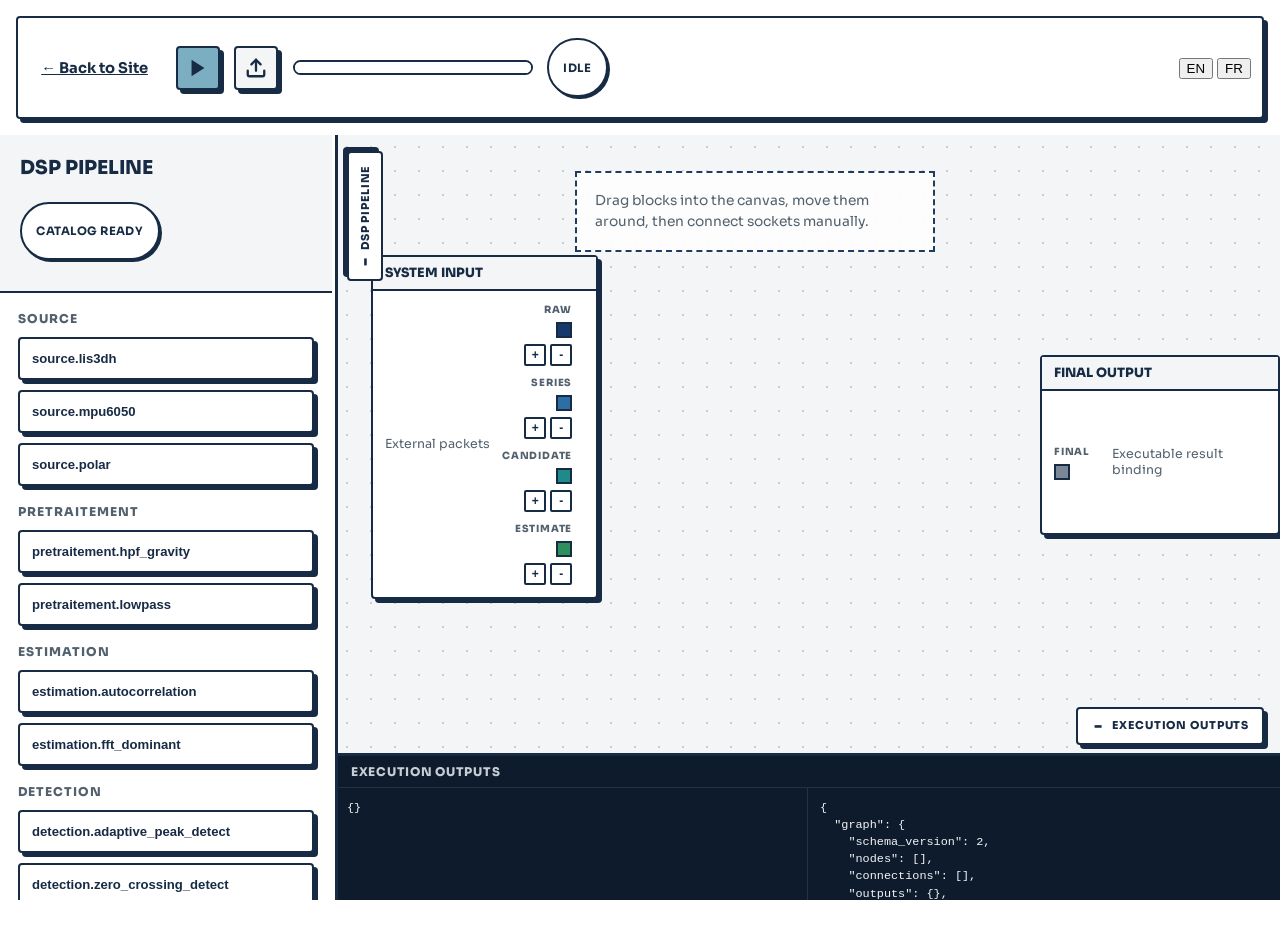
==== commit c132cc67: "Codex stupid three" ====
--- a/flow-builder/index.html
+++ b/flow-builder/index.html
@@ -4,37 +4,33 @@
     <meta charset="UTF-8">
     <meta name="viewport" content="width=device-width, initial-scale=1.0">
     <title>Algorithm Tester - Paddling Pulse</title>
-    <link rel="stylesheet" href="../css/styles.css">
-    <link rel="stylesheet" href="flow.css?v=2">
+    <link rel="stylesheet" href="../styles.css">
+    <link rel="stylesheet" href="flow.css?v=3">
     <link rel="preconnect" href="https://fonts.googleapis.com">
     <link rel="preconnect" href="https://fonts.gstatic.com" crossorigin>
     <link href="https://fonts.googleapis.com/css2?family=Instrument+Serif:ital@0;1&family=Sora:wght@300;400;500;600;700&display=swap" rel="stylesheet">
 </head>
 <body>
-    <header class="site-header flow-site-header">
-        <a class="brand" href="../index.html" aria-label="Paddling Pulse home">
-            <img src="../assets/logo.svg" alt="Paddling Pulse logo">
-            <span data-i18n="flow-title">Algorithm Tester</span>
-        </a>
+    <header class="flow-site-header">
+        <div class="flow-toolbar" aria-label="Flow Builder toolbar">
+            <a class="flow-toolbar-link" href="../index.html" data-i18n="nav-back">← Back to Site</a>
 
-        <div class="tester-controls header-tester-controls">
-            <button id="run-sim-btn" class="icon-button play-btn" title="Run Simulation" aria-label="Run Simulation">
-                <svg width="22" height="22" viewBox="0 0 24 24" fill="currentColor" stroke="none"><polygon points="5 3 19 12 5 21 5 3"></polygon></svg>
-            </button>
-            <button id="upload-pipeline-btn" class="icon-button upload-btn" type="button" title="Upload to DA14531" aria-label="Upload">
-                <svg width="22" height="22" viewBox="0 0 24 24" fill="none" stroke="currentColor" stroke-width="2.5" stroke-linecap="round" stroke-linejoin="round"><path d="M21 15v4a2 2 0 0 1-2 2H5a2 2 0 0 1-2-2v-4"></path><polyline points="17 8 12 3 7 8"></polyline><line x1="12" y1="3" x2="12" y2="15"></line></svg>
-            </button>
-            <progress id="upload-progress" value="0" max="1"></progress>
-            <p id="upload-status" class="status-pill">Idle</p>
-        </div>
+            <div class="flow-toolbar-actions">
+                <button id="run-sim-btn" class="icon-button play-btn" title="Run Simulation" aria-label="Run Simulation">
+                    <svg width="22" height="22" viewBox="0 0 24 24" fill="currentColor" stroke="none"><polygon points="5 3 19 12 5 21 5 3"></polygon></svg>
+                </button>
+                <button id="upload-pipeline-btn" class="icon-button upload-btn" type="button" title="Upload to DA14531" aria-label="Upload to DA14531">
+                    <svg width="22" height="22" viewBox="0 0 24 24" fill="none" stroke="currentColor" stroke-width="2.5" stroke-linecap="round" stroke-linejoin="round"><path d="M21 15v4a2 2 0 0 1-2 2H5a2 2 0 0 1-2-2v-4"></path><polyline points="17 8 12 3 7 8"></polyline><line x1="12" y1="3" x2="12" y2="15"></line></svg>
+                </button>
+                <progress id="upload-progress" class="toolbar-progress" value="0" max="1"></progress>
+                <p id="upload-status" class="status-pill">Idle</p>
+            </div>
 
-        <nav class="site-nav" aria-label="Primary">
-            <a href="../index.html" data-i18n="nav-back">← Back to Site</a>
             <div class="lang-toggle">
                 <button class="lang-btn active" data-lang="en">EN</button>
                 <button class="lang-btn" data-lang="fr">FR</button>
             </div>
-        </nav>
+        </div>
     </header>
 
     <div class="app-container">
@@ -48,19 +44,25 @@
                 <span class="panel-dock-icon" aria-hidden="true"></span>
                 <span class="panel-dock-text" data-i18n="sidebar-title">DSP Pipeline</span>
             </button>
-            <div class="sidebar-header">
-                <div class="sidebar-header-top">
-                    <h2 data-i18n="sidebar-title">DSP Pipeline</h2>
+
+            <div class="sidebar-panel">
+                <div class="sidebar-panel-content">
+                    <div class="sidebar-header">
+                        <div class="sidebar-header-top">
+                            <h2 data-i18n="sidebar-title">DSP Pipeline</h2>
+                        </div>
+                        <p id="catalog-status" class="status-pill" data-i18n="flow-status-loading">Loading catalog...</p>
+                    </div>
+                    <div id="palette-groups" class="palette-groups"></div>
                 </div>
-                <p id="catalog-status" class="status-pill" data-i18n="flow-status-loading">Loading catalog...</p>
             </div>
-            <div id="palette-groups" class="palette-groups"></div>
         </aside>
+
         <main class="canvas-container" id="canvas">
             <svg id="wires-layer" class="wires-layer"></svg>
             <div id="blocks-layer" class="blocks-layer"></div>
-            
-            <div class="console-pane bottom-console" id="execution-console">
+
+            <section class="console-pane bottom-console" id="execution-console">
                 <button
                     id="console-dock-btn"
                     class="panel-dock panel-dock-console"
@@ -70,6 +72,7 @@
                     <span class="panel-dock-icon" aria-hidden="true"></span>
                     <span class="panel-dock-text" data-i18n="graph-title">Execution Outputs</span>
                 </button>
+
                 <div class="console-header">
                     <h3 data-i18n="graph-title">Execution Outputs</h3>
                 </div>
@@ -77,11 +80,11 @@
                     <pre id="graph-output-list" class="graph-output-list"></pre>
                     <pre id="runtime-diagnostics" class="graph-output-list"></pre>
                 </div>
-            </div>
+            </section>
         </main>
     </div>
-    <script src="assets/flow-block-catalog.js"></script>
-    <script src="../js/script.js"></script>
+
+    <script src="../script.js"></script>
     <script src="src/flow-graph.js"></script>
     <script src="src/flow-catalog.js"></script>
     <script src="src/flow-runtime-client.js"></script>
--- a/flow-builder/flow.css
+++ b/flow-builder/flow.css
@@ -24,41 +24,108 @@
 }
 
 .flow-site-header {
+    width: min(calc(100% - 2rem), 1420px);
+    margin: 1rem auto 0;
+}
+
+.flow-toolbar {
+    display: flex;
+    align-items: center;
+    gap: 1rem;
+    padding: 0.55rem 0.7rem;
+    border: 2px solid var(--navy);
+    border-radius: var(--radius-sm);
+    background: #fff;
+    box-shadow: var(--hard-shadow-md);
+}
+
+.flow-toolbar-link {
+    display: inline-flex;
+    align-items: center;
+    gap: 0.45rem;
+    padding: 0.55rem 0.75rem;
+    color: var(--navy);
+    font-size: 0.92rem;
+    font-weight: 700;
+    white-space: nowrap;
+}
+
+.flow-toolbar-link:hover {
+    background: var(--foam);
+}
+
+.flow-toolbar-actions {
+    display: inline-flex;
+    align-items: center;
+    gap: 0.9rem;
+    flex: 1 1 auto;
+    min-width: 0;
+}
+
+.flow-toolbar .lang-toggle {
+    margin-left: auto;
+    flex-shrink: 0;
+}
+
+.toolbar-progress {
+    appearance: none;
+    width: min(240px, 22vw);
+    min-width: 120px;
+    height: 0.9rem;
+    border: 2px solid var(--navy);
+    border-radius: 999px;
+    background: #fff;
+    overflow: hidden;
+    box-shadow: inset 2px 2px 0 rgba(23, 43, 69, 0.08);
+}
+
+.toolbar-progress::-webkit-progress-bar {
+    background: #fff;
+}
+
+.toolbar-progress::-webkit-progress-value {
+    background: var(--water);
+}
+
+.toolbar-progress::-moz-progress-bar {
+    background: var(--water);
+}
+
+.app-container {
+    display: flex;
+    height: calc(100vh - 6.2rem);
+    width: min(100vw, 1440px);
+    margin: 1rem auto 0;
+}
+
+.sidebar {
+    position: relative;
+    flex: 0 0 332px;
+    z-index: 10;
+    overflow: visible;
+    transition: flex-basis 0.32s cubic-bezier(0.22, 1, 0.36, 1);
+}
+
+.sidebar-panel {
     width: 100%;
-    padding: 1rem 2rem;
-    border-bottom: 3px solid var(--navy);
-    background: #fff;
-    margin: 0;
-    display: flex;
-    align-items: center;
-    justify-content: space-between;
-}
-
-.header-tester-controls {
-    display: flex;
-    align-items: center;
-    gap: 12px;
-}
-
-.header-tester-controls .button {
-    min-height: 2.2rem;
-    padding: 0.4rem 1rem;
-    width: auto;
-}
-
-.app-container {
-    display: flex;
-    height: calc(100vh - 90px);
-    width: 100vw;
-}
-
-.sidebar {
-    width: 320px;
+    height: 100%;
     background: #fff;
     border-right: 3px solid var(--navy);
+    overflow: hidden;
+    display: flex;
+    transition: border-right-width 180ms ease;
+}
+
+.sidebar-panel-content {
+    width: 332px;
+    min-width: 332px;
     display: flex;
     flex-direction: column;
-    z-index: 10;
+    opacity: 1;
+    transform: translateX(0);
+    transition:
+        opacity 180ms ease,
+        transform 280ms cubic-bezier(0.22, 1, 0.36, 1);
 }
 
 .sidebar-header {
@@ -67,8 +134,16 @@
     background: var(--foam);
 }
 
+.sidebar-header-top {
+    display: flex;
+    align-items: center;
+    justify-content: space-between;
+    gap: 8px;
+    margin-bottom: 10px;
+}
+
 .sidebar h2 {
-    margin: 0 0 10px 0;
+    margin: 0;
     font-size: 1.2rem;
     color: var(--navy);
     font-weight: 800;
@@ -78,7 +153,9 @@
 .status-pill {
     display: inline-flex;
     align-items: center;
-    padding: 0.35rem 0.7rem;
+    justify-content: center;
+    min-height: 2.7rem;
+    padding: 0.35rem 0.9rem;
     border: 2px solid var(--navy);
     border-radius: 999px;
     background: #fff;
@@ -88,6 +165,7 @@
     font-weight: 700;
     text-transform: uppercase;
     letter-spacing: 0.04em;
+    white-space: nowrap;
 }
 
 .palette-groups {
@@ -137,89 +215,74 @@
     cursor: grabbing;
 }
 
-.tester-controls {
-    padding: 20px;
-    border-top: 2px solid var(--navy);
-    background: var(--foam);
-}
-
-.button {
-    display: inline-flex;
-    align-items: center;
-    justify-content: center;
-    width: 100%;
-    min-height: 3rem;
-    padding: 0.85rem;
-    border-radius: var(--radius-sm);
-    border: 2px solid var(--navy);
-    font-weight: 800;
-    text-transform: uppercase;
-    letter-spacing: 0.05em;
-    font-size: 0.9rem;
-    transition: transform 100ms ease, box-shadow 100ms ease;
-    cursor: pointer;
-    font-family: 'Sora', sans-serif;
-}
-
-.button-primary {
-    background: var(--water);
-    color: var(--navy);
-    box-shadow: var(--hard-shadow-md);
-}
-
-.button-primary:hover {
-    background: var(--water-strong);
-    transform: translate(2px, 2px);
-    box-shadow: 2px 2px 0 var(--navy);
-}
-
 .bottom-console {
     position: absolute;
+    right: 0;
     bottom: 0;
     left: 0;
-    right: 0;
     height: 180px;
+    display: flex;
+    flex-direction: column;
     background: var(--navy-deep);
     color: #fff;
     border-top: 3px solid var(--navy);
-    display: flex;
-    flex-direction: column;
+    overflow: visible;
+    transition: height 0.32s cubic-bezier(0.22, 1, 0.36, 1);
     z-index: 5;
 }
 
-.bottom-console h3 {
+.console-header {
+    display: flex;
+    align-items: center;
+    padding: 8px 16px;
+    border-bottom: 1px solid rgba(255, 255, 255, 0.1);
+}
+
+.console-header h3 {
     margin: 0;
-    padding: 8px 12px;
+    padding: 0;
+    color: var(--mist);
     font-size: 0.75rem;
+    font-weight: 800;
     text-transform: uppercase;
-    color: var(--mist);
-    font-weight: 800;
-    border-bottom: 1px solid rgba(255, 255, 255, 0.1);
+    letter-spacing: 0.06em;
 }
 
 .console-outputs {
     display: flex;
-    flex-direction: row;
-    flex: 1;
+    flex: 1 1 auto;
+    max-height: 180px;
+    opacity: 1;
+    transform: translateY(0);
+    transition:
+        opacity 180ms ease,
+        transform 280ms cubic-bezier(0.22, 1, 0.36, 1),
+        max-height 0.32s cubic-bezier(0.22, 1, 0.36, 1);
     overflow: hidden;
 }
 
-.bottom-console .graph-output-list {
-    flex: 1;
+.graph-output-list {
+    flex: 1 1 50%;
+    margin: 0;
+    padding: 12px;
     border: none;
     border-right: 1px solid rgba(255, 255, 255, 0.1);
     background: transparent;
     color: var(--foam);
     box-shadow: none;
-    padding: 12px;
     overflow: auto;
     font-size: 0.74rem;
-    margin: 0;
+    line-height: 1.45;
+    white-space: pre-wrap;
+}
+
+.graph-output-list:last-child {
+    border-right: none;
 }
 
 .canvas-container {
+    position: relative;
     flex: 1 1 auto;
-    position: relative;
     background-color: var(--foam);
     background-image: radial-gradient(var(--mist) 1.5px, transparent 1.5px);
     background-size: 24px 24px;
@@ -495,76 +558,6 @@
     --port-fill: #2d8f5b;
 }
 
-.sidebar,
-.bottom-console {
-    transition: width 0.3s cubic-bezier(0.25, 0.8, 0.25, 1), height 0.3s cubic-bezier(0.25, 0.8, 0.25, 1);
-}
-
-.sidebar {
-    position: relative;
-    flex: 0 0 320px;
-    overflow: visible;
-}
-
-.sidebar-header-top {
-    display: flex;
-    align-items: center;
-    justify-content: space-between;
-    gap: 8px;
-    margin-bottom: 10px;
-}
-
-.sidebar.is-collapsed {
-    width: 72px;
-    flex-basis: 72px;
-}
-
-.sidebar.is-collapsed .sidebar-header {
-    padding: 16px 0 0;
-    border-bottom: none;
-    background: transparent;
-}
-
-.sidebar.is-collapsed .sidebar-header-top {
-    margin-bottom: 0;
-}
-
-.sidebar.is-collapsed h2,
-.sidebar.is-collapsed .status-pill,
-.sidebar.is-collapsed .palette-groups {
-    display: none;
-}
-
-.bottom-console {
-    overflow: visible;
-}
-
-.bottom-console.is-collapsed {
-    height: 48px;
-}
-
-.bottom-console.is-collapsed .console-outputs {
-    display: none;
-}
-
-.bottom-console.is-collapsed .console-header {
-    border-bottom-color: transparent;
-}
-
-.console-header {
-    display: flex;
-    align-items: center;
-    justify-content: flex-start;
-    padding: 8px 16px;
-    border-bottom: 1px solid rgba(255, 255, 255, 0.1);
-}
-
-.console-header h3 {
-    margin: 0;
-    padding: 0;
-    border: none;
-}
-
 .panel-dock {
     position: absolute;
     display: inline-flex;
@@ -584,6 +577,7 @@
     line-height: 1;
     cursor: pointer;
     z-index: 12;
+    transition: box-shadow 120ms ease, background 120ms ease;
 }
 
 .panel-dock:hover {
@@ -595,16 +589,12 @@
     box-shadow: var(--hard-shadow-sm);
 }
 
-.panel-dock[data-state="collapsed"] {
-    background: var(--foam);
-}
-
 .panel-dock-icon {
     display: inline-flex;
     align-items: center;
     justify-content: center;
     min-width: 0.9rem;
-    font-size: 0.9rem;
+    font-size: 1rem;
     font-weight: 800;
 }
 
@@ -628,7 +618,35 @@
     margin-bottom: 0.7rem;
 }
 
-/* Icon Buttons Configuration */
+.sidebar.is-collapsed {
+    flex-basis: 0;
+}
+
+.sidebar.is-collapsed .sidebar-panel-content {
+    opacity: 0;
+    transform: translateX(-18px);
+    pointer-events: none;
+}
+
+.sidebar.is-collapsed .sidebar-panel {
+    border-right-width: 0;
+}
+
+.sidebar.is-collapsed .panel-dock-sidebar {
+    left: 0;
+    margin-left: 0.35rem;
+}
+
+.bottom-console.is-collapsed {
+    height: 52px;
+}
+
+.bottom-console.is-collapsed .console-outputs {
+    max-height: 0;
+    opacity: 0;
+    transform: translateY(12px);
+    pointer-events: none;
+}
 
 .icon-button {
     display: inline-flex;
@@ -644,6 +662,7 @@
     color: var(--navy);
     box-shadow: var(--hard-shadow-md);
     padding: 0;
+    flex-shrink: 0;
 }
 
 .icon-button:hover {
@@ -670,29 +689,56 @@
     color: var(--navy);
 }
 
-@media (max-width: 900px) {
+@media (max-width: 980px) {
     body,
     html {
         overflow: auto;
     }
 
+    .flow-site-header {
+        width: min(calc(100% - 1rem), 1420px);
+        margin-top: 0.5rem;
+    }
+
+    .flow-toolbar {
+        flex-wrap: wrap;
+        gap: 0.75rem;
+    }
+
+    .flow-toolbar-actions {
+        order: 3;
+        width: 100%;
+    }
+
+    .flow-toolbar .lang-toggle {
+        margin-left: 0;
+    }
+
     .app-container {
         height: auto;
-        min-height: calc(100vh - 90px);
+        min-height: calc(100vh - 7rem);
         flex-direction: column;
+        width: 100%;
+        margin-top: 0.75rem;
     }
 
     .sidebar {
+        flex-basis: auto;
         width: 100%;
-        flex-basis: auto;
+    }
+
+    .sidebar-panel {
         border-right: none;
         border-bottom: 3px solid var(--navy);
     }
 
+    .sidebar-panel-content {
+        width: 100%;
+        min-width: 100%;
+    }
+
     .sidebar.is-collapsed {
-        width: 100%;
-        min-height: 1.5rem;
-        flex-basis: auto;
+        flex-basis: 0;
     }
 
     .panel-dock-sidebar {
@@ -705,6 +751,13 @@
         transform: none;
     }
 
+    .sidebar.is-collapsed .panel-dock-sidebar {
+        top: 0.75rem;
+        left: 0.35rem;
+        right: auto;
+        margin-top: 0;
+    }
+
     .panel-dock-console {
         right: 0.75rem;
         margin-bottom: 0.5rem;
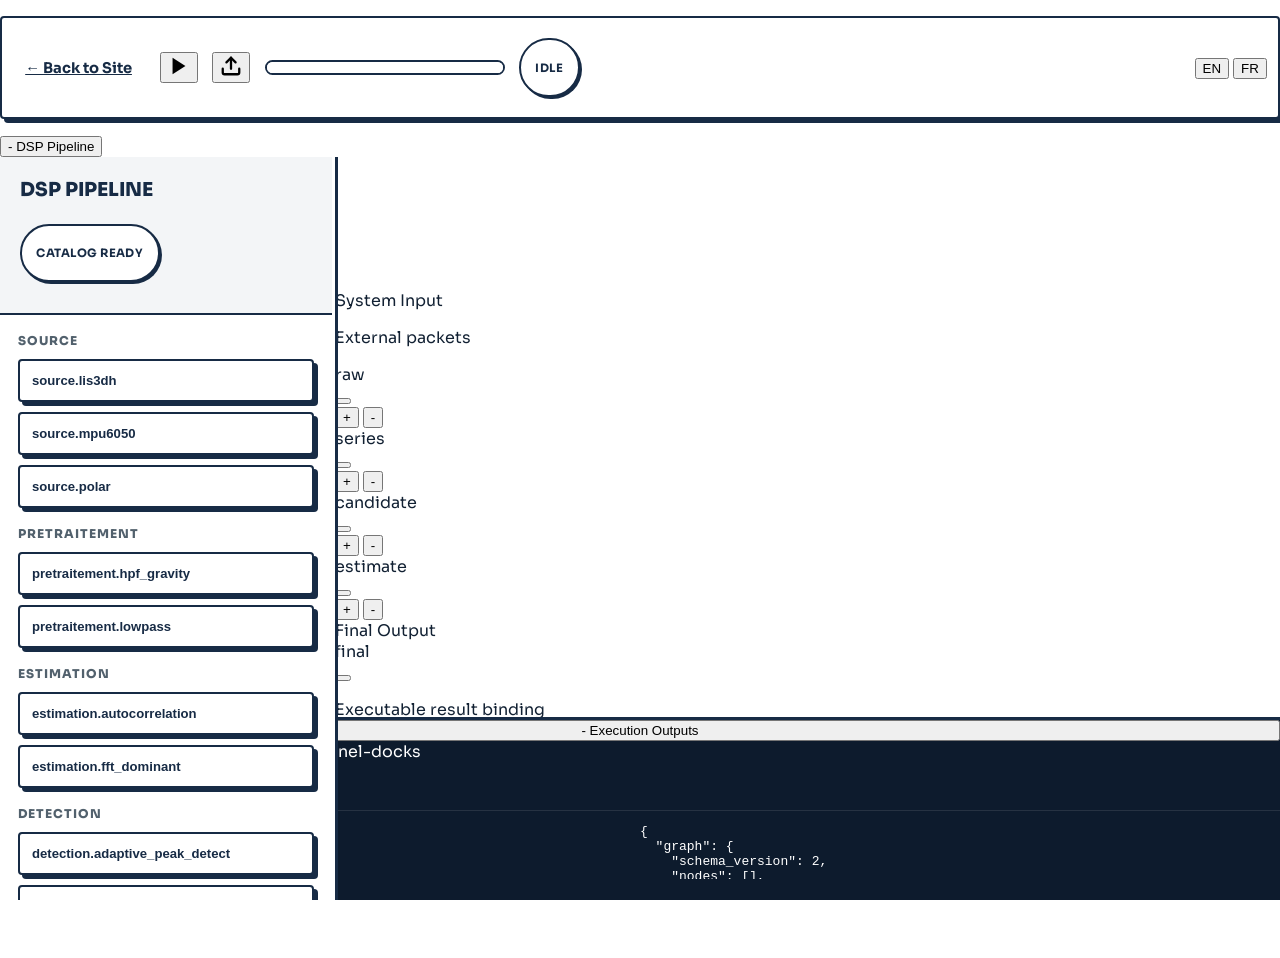
==== commit 7701fd0c: "Merge feature/panel-docks into main" ====
--- a/flow-builder/index.html
+++ b/flow-builder/index.html
@@ -25,7 +25,6 @@
                 <progress id="upload-progress" class="toolbar-progress" value="0" max="1"></progress>
                 <p id="upload-status" class="status-pill">Idle</p>
             </div>
-
             <div class="lang-toggle">
                 <button class="lang-btn active" data-lang="en">EN</button>
                 <button class="lang-btn" data-lang="fr">FR</button>
@@ -72,7 +71,10 @@
                     <span class="panel-dock-icon" aria-hidden="true"></span>
                     <span class="panel-dock-text" data-i18n="graph-title">Execution Outputs</span>
                 </button>
+<<<<<<< HEAD
+=======
 
+>>>>>>> feature/panel-docks
                 <div class="console-header">
                     <h3 data-i18n="graph-title">Execution Outputs</h3>
                 </div>
@@ -80,11 +82,19 @@
                     <pre id="graph-output-list" class="graph-output-list"></pre>
                     <pre id="runtime-diagnostics" class="graph-output-list"></pre>
                 </div>
+<<<<<<< HEAD
+            </div>
+        </main>
+    </div>
+    <script src="assets/flow-block-catalog.js"></script>
+    <script src="../js/script.js"></script>
+=======
             </section>
         </main>
     </div>
 
     <script src="../script.js"></script>
+>>>>>>> feature/panel-docks
     <script src="src/flow-graph.js"></script>
     <script src="src/flow-catalog.js"></script>
     <script src="src/flow-runtime-client.js"></script>
--- a/flow-builder/flow.css
+++ b/flow-builder/flow.css
@@ -24,6 +24,7 @@
 }
 
 .flow-site-header {
+<<<<<<< HEAD
     width: min(calc(100% - 2rem), 1420px);
     margin: 1rem auto 0;
 }
@@ -238,6 +239,53 @@
     border-bottom: 1px solid rgba(255, 255, 255, 0.1);
 }
 
+<<<<<<< HEAD
+.button-primary {
+    background: var(--water);
+    color: var(--navy);
+    box-shadow: var(--hard-shadow-md);
+}
+
+.button-primary:hover {
+    background: var(--water-strong);
+    transform: translate(2px, 2px);
+    box-shadow: 2px 2px 0 var(--navy);
+}
+
+.bottom-console {
+    position: absolute;
+    bottom: 0;
+    left: 0;
+    right: 0;
+    height: 180px;
+    background: var(--navy-deep);
+    color: #fff;
+    border-top: 3px solid var(--navy);
+    display: flex;
+    flex-direction: column;
+    z-index: 5;
+}
+
+.bottom-console h3 {
+    margin: 0;
+    padding: 8px 12px;
+    font-size: 0.75rem;
+    text-transform: uppercase;
+    color: var(--mist);
+    font-weight: 800;
+    border-bottom: 1px solid rgba(255, 255, 255, 0.1);
+}
+
+.console-outputs {
+    display: flex;
+    flex-direction: row;
+    flex: 1;
+    overflow: hidden;
+}
+
+.bottom-console .graph-output-list {
+    flex: 1;
+=======
 .console-header h3 {
     margin: 0;
     padding: 0;
@@ -265,11 +313,18 @@
     flex: 1 1 50%;
     margin: 0;
     padding: 12px;
+>>>>>>> feature/panel-docks
     border: none;
     border-right: 1px solid rgba(255, 255, 255, 0.1);
     background: transparent;
     color: var(--foam);
     box-shadow: none;
+<<<<<<< HEAD
+    padding: 12px;
+    overflow: auto;
+    font-size: 0.74rem;
+    margin: 0;
+=======
     overflow: auto;
     font-size: 0.74rem;
     line-height: 1.45;
@@ -278,6 +333,7 @@
 
 .graph-output-list:last-child {
     border-right: none;
+>>>>>>> feature/panel-docks
 }
 
 .canvas-container {
@@ -558,6 +614,79 @@
     --port-fill: #2d8f5b;
 }
 
+<<<<<<< HEAD
+.sidebar,
+.bottom-console {
+    transition: width 0.3s cubic-bezier(0.25, 0.8, 0.25, 1), height 0.3s cubic-bezier(0.25, 0.8, 0.25, 1);
+}
+
+.sidebar {
+    position: relative;
+    flex: 0 0 320px;
+    overflow: visible;
+}
+
+.sidebar-header-top {
+    display: flex;
+    align-items: center;
+    justify-content: space-between;
+    gap: 8px;
+    margin-bottom: 10px;
+}
+
+.sidebar.is-collapsed {
+    width: 72px;
+    flex-basis: 72px;
+}
+
+.sidebar.is-collapsed .sidebar-header {
+    padding: 16px 0 0;
+    border-bottom: none;
+    background: transparent;
+}
+
+.sidebar.is-collapsed .sidebar-header-top {
+    margin-bottom: 0;
+}
+
+.sidebar.is-collapsed h2,
+.sidebar.is-collapsed .status-pill,
+.sidebar.is-collapsed .palette-groups {
+    display: none;
+}
+
+.bottom-console {
+    overflow: visible;
+}
+
+.bottom-console.is-collapsed {
+    height: 48px;
+}
+
+.bottom-console.is-collapsed .console-outputs {
+    display: none;
+}
+
+.bottom-console.is-collapsed .console-header {
+    border-bottom-color: transparent;
+}
+
+.console-header {
+    display: flex;
+    align-items: center;
+    justify-content: flex-start;
+    padding: 8px 16px;
+    border-bottom: 1px solid rgba(255, 255, 255, 0.1);
+}
+
+.console-header h3 {
+    margin: 0;
+    padding: 0;
+    border: none;
+}
+
+=======
+>>>>>>> feature/panel-docks
 .panel-dock {
     position: absolute;
     display: inline-flex;
@@ -577,7 +706,10 @@
     line-height: 1;
     cursor: pointer;
     z-index: 12;
+<<<<<<< HEAD
+=======
     transition: box-shadow 120ms ease, background 120ms ease;
+>>>>>>> feature/panel-docks
 }
 
 .panel-dock:hover {
@@ -589,12 +721,23 @@
     box-shadow: var(--hard-shadow-sm);
 }
 
+<<<<<<< HEAD
+.panel-dock[data-state="collapsed"] {
+    background: var(--foam);
+}
+
+=======
+>>>>>>> feature/panel-docks
 .panel-dock-icon {
     display: inline-flex;
     align-items: center;
     justify-content: center;
     min-width: 0.9rem;
+<<<<<<< HEAD
+    font-size: 0.9rem;
+=======
     font-size: 1rem;
+>>>>>>> feature/panel-docks
     font-weight: 800;
 }
 
@@ -618,6 +761,9 @@
     margin-bottom: 0.7rem;
 }
 
+<<<<<<< HEAD
+/* Icon Buttons Configuration */
+=======
 .sidebar.is-collapsed {
     flex-basis: 0;
 }
@@ -647,6 +793,7 @@
     transform: translateY(12px);
     pointer-events: none;
 }
+>>>>>>> feature/panel-docks
 
 .icon-button {
     display: inline-flex;
@@ -662,7 +809,10 @@
     color: var(--navy);
     box-shadow: var(--hard-shadow-md);
     padding: 0;
+<<<<<<< HEAD
+=======
     flex-shrink: 0;
+>>>>>>> feature/panel-docks
 }
 
 .icon-button:hover {
@@ -689,7 +839,11 @@
     color: var(--navy);
 }
 
+<<<<<<< HEAD
+@media (max-width: 900px) {
+=======
 @media (max-width: 980px) {
+>>>>>>> feature/panel-docks
     body,
     html {
         overflow: auto;
@@ -725,13 +879,23 @@
     .sidebar {
         flex-basis: auto;
         width: 100%;
+<<<<<<< HEAD
+        flex-basis: auto;
+=======
     }
 
     .sidebar-panel {
+>>>>>>> feature/panel-docks
         border-right: none;
         border-bottom: 3px solid var(--navy);
     }
 
+<<<<<<< HEAD
+    .sidebar.is-collapsed {
+        width: 100%;
+        min-height: 1.5rem;
+        flex-basis: auto;
+=======
     .sidebar-panel-content {
         width: 100%;
         min-width: 100%;
@@ -739,6 +903,7 @@
 
     .sidebar.is-collapsed {
         flex-basis: 0;
+>>>>>>> feature/panel-docks
     }
 
     .panel-dock-sidebar {
@@ -751,6 +916,8 @@
         transform: none;
     }
 
+<<<<<<< HEAD
+=======
     .sidebar.is-collapsed .panel-dock-sidebar {
         top: 0.75rem;
         left: 0.35rem;
@@ -758,6 +925,7 @@
         margin-top: 0;
     }
 
+>>>>>>> feature/panel-docks
     .panel-dock-console {
         right: 0.75rem;
         margin-bottom: 0.5rem;
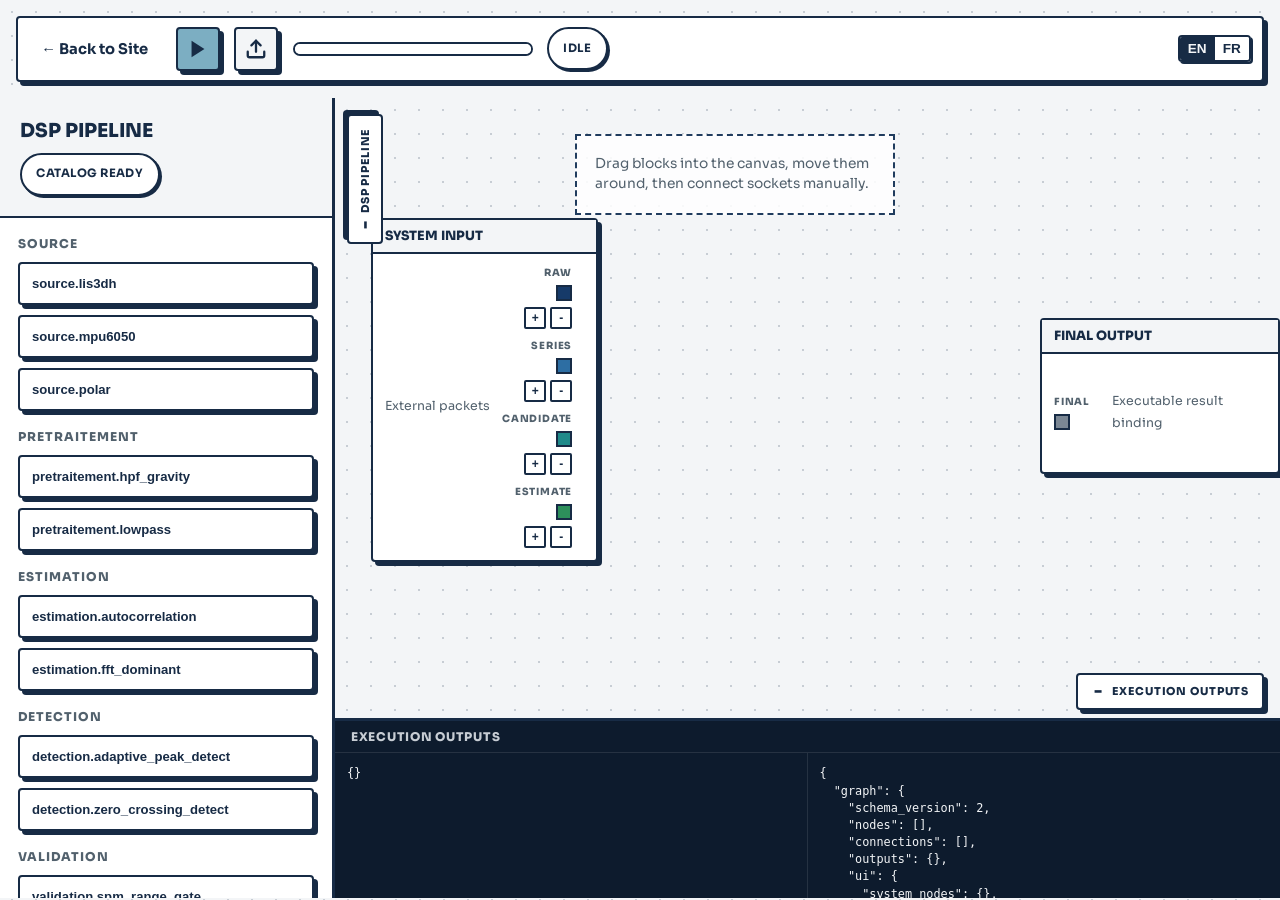
==== commit 7902f4af: "fix: resolve flow builder merge state" ====
--- a/flow-builder/index.html
+++ b/flow-builder/index.html
@@ -4,7 +4,7 @@
     <meta charset="UTF-8">
     <meta name="viewport" content="width=device-width, initial-scale=1.0">
     <title>Algorithm Tester - Paddling Pulse</title>
-    <link rel="stylesheet" href="../styles.css">
+    <link rel="stylesheet" href="../css/styles.css">
     <link rel="stylesheet" href="flow.css?v=3">
     <link rel="preconnect" href="https://fonts.googleapis.com">
     <link rel="preconnect" href="https://fonts.gstatic.com" crossorigin>
@@ -71,10 +71,7 @@
                     <span class="panel-dock-icon" aria-hidden="true"></span>
                     <span class="panel-dock-text" data-i18n="graph-title">Execution Outputs</span>
                 </button>
-<<<<<<< HEAD
-=======
 
->>>>>>> feature/panel-docks
                 <div class="console-header">
                     <h3 data-i18n="graph-title">Execution Outputs</h3>
                 </div>
@@ -82,19 +79,11 @@
                     <pre id="graph-output-list" class="graph-output-list"></pre>
                     <pre id="runtime-diagnostics" class="graph-output-list"></pre>
                 </div>
-<<<<<<< HEAD
-            </div>
-        </main>
-    </div>
-    <script src="assets/flow-block-catalog.js"></script>
-    <script src="../js/script.js"></script>
-=======
             </section>
         </main>
     </div>
 
-    <script src="../script.js"></script>
->>>>>>> feature/panel-docks
+    <script src="../js/script.js"></script>
     <script src="src/flow-graph.js"></script>
     <script src="src/flow-catalog.js"></script>
     <script src="src/flow-runtime-client.js"></script>
--- a/css/styles.css
+++ b/css/styles.css
@@ -0,0 +1,2189 @@
+��: r o o t   { + 
+         - - n a v y :   # 1 7 2 b 4 5 ; + 
+         - - n a v y - d e e p :   # 0 d 1 b 2 d ; + 
+         - - n a v y - s o f t :   # 2 0 3 c 5 e ; + 
+         - - m i s t :   # c 7 c d d 4 ; + 
+         - - f o a m :   # f 3 f 5 f 7 ; + 
+         - - w a t e r :   # 7 c a e c 2 ; + 
+         - - w a t e r - s t r o n g :   # 4 f 8 e a 8 ; + 
+         - - i n k :   # 1 2 2 1 3 3 ; + 
+         - - s l a t e :   # 5 2 6 1 6 d ; + 
+         - - l i n e :   r g b a ( 2 3 ,   4 3 ,   6 9 ,   0 . 1 2 ) ; + 
+         + 
+         / *   U p d a t e d   f o r   N e o - B r u t a l i s m   * / + 
+         - - r a d i u s - l g :   1 2 p x ; + 
+         - - r a d i u s - m d :   8 p x ; + 
+         - - r a d i u s - s m :   4 p x ; + 
+         - - c o n t e n t - w i d t h :   1 1 8 0 p x ; + 
+         - - h a r d - s h a d o w - s m :   2 p x   2 p x   0   v a r ( - - n a v y ) ; + 
+         - - h a r d - s h a d o w - m d :   4 p x   4 p x   0   v a r ( - - n a v y ) ; + 
+         - - h a r d - s h a d o w - l g :   8 p x   8 p x   0   v a r ( - - n a v y ) ; + 
+ } + 
+ + 
+ *   { + 
+         b o x - s i z i n g :   b o r d e r - b o x ; + 
+ } + 
+ + 
+ h t m l   { + 
+         s c r o l l - b e h a v i o r :   s m o o t h ; + 
+ } + 
+ + 
+ b o d y   { + 
+         m a r g i n :   0 ; + 
+         m i n - h e i g h t :   1 0 0 v h ; + 
+         f o n t - f a m i l y :   " S o r a " ,   s a n s - s e r i f ; + 
+         c o l o r :   v a r ( - - i n k ) ; + 
+         b a c k g r o u n d - c o l o r :   v a r ( - - f o a m ) ; + 
+         / *   E n g i n e e r i n g   D o t   G r i d   * / + 
+         b a c k g r o u n d - i m a g e :   r a d i a l - g r a d i e n t ( v a r ( - - m i s t )   1 . 5 p x ,   t r a n s p a r e n t   1 . 5 p x ) ; + 
+         b a c k g r o u n d - s i z e :   2 4 p x   2 4 p x ; + 
+ } + 
+ + 
+ i m g   { + 
+         d i s p l a y :   b l o c k ; + 
+         m a x - w i d t h :   1 0 0 % ; + 
+ } + 
+ + 
+ a   { + 
+         c o l o r :   i n h e r i t ; + 
+         t e x t - d e c o r a t i o n :   n o n e ; + 
+ } + 
+ + 
+ p   { + 
+         m a r g i n :   0 ; + 
+         l i n e - h e i g h t :   1 . 7 ; + 
+ } + 
+ + 
+ / *   H i d e   A I - s t y l e   b l u r r y   g l o w s   * / + 
+ . p a g e - g l o w   { + 
+         d i s p l a y :   n o n e ; + 
+ } + 
+ + 
+ . s i t e - h e a d e r , + 
+ m a i n , + 
+ . s i t e - f o o t e r   { + 
+         p o s i t i o n :   r e l a t i v e ; + 
+         z - i n d e x :   1 ; + 
+ } + 
+ + 
+ . s i t e - h e a d e r   { + 
+         w i d t h :   m i n ( c a l c ( 1 0 0 %   -   2 r e m ) ,   v a r ( - - c o n t e n t - w i d t h ) ) ; + 
+         m a r g i n :   0   a u t o ; + 
+         p a d d i n g :   1 . 5 r e m   0   0 ; + 
+         d i s p l a y :   f l e x ; + 
+         j u s t i f y - c o n t e n t :   s p a c e - b e t w e e n ; + 
+         a l i g n - i t e m s :   c e n t e r ; + 
+         g a p :   1 r e m ; + 
+ } + 
+ + 
+ . b r a n d   { + 
+         d i s p l a y :   i n l i n e - f l e x ; + 
+         a l i g n - i t e m s :   c e n t e r ; + 
+         g a p :   0 . 9 r e m ; + 
+         f o n t - w e i g h t :   7 0 0 ; + 
+         l e t t e r - s p a c i n g :   0 . 0 2 e m ; + 
+ } + 
+ + 
+ . b r a n d   i m g   { + 
+         w i d t h :   3 r e m ; + 
+         h e i g h t :   3 r e m ; + 
+         b o r d e r - r a d i u s :   v a r ( - - r a d i u s - s m ) ; + 
+         b o r d e r :   2 p x   s o l i d   v a r ( - - n a v y ) ; + 
+         b o x - s h a d o w :   4 p x   4 p x   0   v a r ( - - w a t e r - s t r o n g ) ; + 
+         b a c k g r o u n d :   # f f f ; + 
+ } + 
+ + 
+ . s i t e - n a v   { + 
+         d i s p l a y :   i n l i n e - f l e x ; + 
+         a l i g n - i t e m s :   c e n t e r ; + 
+         g a p :   1 . 2 r e m ; + 
+         p a d d i n g :   0 . 5 r e m   0 . 8 r e m ; + 
+         b o r d e r :   2 p x   s o l i d   v a r ( - - n a v y ) ; + 
+         b o r d e r - r a d i u s :   v a r ( - - r a d i u s - s m ) ; + 
+         b a c k g r o u n d :   # f f f f f f ; + 
+         b o x - s h a d o w :   v a r ( - - h a r d - s h a d o w - m d ) ; + 
+ } + 
+ + 
+ . s i t e - n a v   a   { + 
+         f o n t - s i z e :   0 . 9 2 r e m ; + 
+         f o n t - w e i g h t :   6 0 0 ; + 
+         c o l o r :   v a r ( - - n a v y ) ; + 
+         p a d d i n g :   0 . 2 5 r e m   0 . 5 r e m ; + 
+         t r a n s i t i o n :   b a c k g r o u n d - c o l o r   1 0 0 m s ,   c o l o r   1 0 0 m s ; + 
+ } + 
+ + 
+ . s i t e - n a v   a : h o v e r   { + 
+         b a c k g r o u n d - c o l o r :   v a r ( - - n a v y ) ; + 
+         c o l o r :   v a r ( - - f o a m ) ; + 
+ } + 
+ + 
+ m a i n   { + 
+         w i d t h :   m i n ( c a l c ( 1 0 0 %   -   2 r e m ) ,   v a r ( - - c o n t e n t - w i d t h ) ) ; + 
+         m a r g i n :   0   a u t o ; + 
+         p a d d i n g - b o t t o m :   4 r e m ; + 
+ } + 
+ + 
+ . h e r o   { + 
+         d i s p l a y :   g r i d ; + 
+         g r i d - t e m p l a t e - c o l u m n s :   m i n m a x ( 0 ,   1 . 1 f r )   m i n m a x ( 3 2 0 p x ,   0 . 9 f r ) ; + 
+         g a p :   2 r e m ; + 
+         a l i g n - i t e m s :   c e n t e r ; + 
+         p a d d i n g :   4 . 7 5 r e m   0   3 r e m ; + 
+ } + 
+ + 
+ . e y e b r o w   { + 
+         m a r g i n - b o t t o m :   1 r e m ; + 
+         f o n t - s i z e :   0 . 7 8 r e m ; + 
+         f o n t - w e i g h t :   8 0 0 ; + 
+         l e t t e r - s p a c i n g :   0 . 2 e m ; + 
+         t e x t - t r a n s f o r m :   u p p e r c a s e ; + 
+         c o l o r :   v a r ( - - w a t e r - s t r o n g ) ; + 
+         b a c k g r o u n d :   # f f f ; + 
+         d i s p l a y :   i n l i n e - b l o c k ; + 
+         p a d d i n g :   0 . 4 r e m   0 . 8 r e m ; + 
+         b o r d e r :   2 p x   s o l i d   v a r ( - - n a v y ) ; + 
+         b o x - s h a d o w :   v a r ( - - h a r d - s h a d o w - s m ) ; + 
+ } + 
+ + 
+ . h e r o   h 1 , + 
+ . s e c t i o n - h e a d i n g   h 2 , + 
+ . c t a - p a n e l   h 2   { + 
+         m a r g i n :   0 ; + 
+         l i n e - h e i g h t :   1 . 0 5 ; + 
+         l e t t e r - s p a c i n g :   - 0 . 0 4 e m ; + 
+ } + 
+ + 
+ . h e r o   h 1   { + 
+         m a x - w i d t h :   1 2 c h ; + 
+         f o n t - s i z e :   c l a m p ( 3 . 4 r e m ,   8 v w ,   6 . 1 r e m ) ; + 
+ } + 
+ + 
+ . h e r o - a c c e n t   { + 
+         d i s p l a y :   i n l i n e ; + 
+         f o n t - f a m i l y :   " I n s t r u m e n t   S e r i f " ,   s e r i f ; + 
+         f o n t - s t y l e :   i t a l i c ; + 
+         f o n t - w e i g h t :   4 0 0 ; + 
+         c o l o r :   v a r ( - - w a t e r - s t r o n g ) ; + 
+         t e x t - s h a d o w :   2 p x   2 p x   0   v a r ( - - n a v y ) ; + 
+ } + 
+ + 
+ . h e r o - t e x t   { + 
+         m a x - w i d t h :   3 8 r e m ; + 
+         m a r g i n - t o p :   1 . 5 r e m ; + 
+         f o n t - s i z e :   1 . 0 5 r e m ; + 
+         c o l o r :   v a r ( - - i n k ) ; + 
+         f o n t - w e i g h t :   5 0 0 ; + 
+         b a c k g r o u n d :   # f f f ; + 
+         p a d d i n g :   1 r e m ; + 
+         b o r d e r :   2 p x   s o l i d   v a r ( - - n a v y ) ; + 
+         b o x - s h a d o w :   v a r ( - - h a r d - s h a d o w - s m ) ; + 
+ } + 
+ + 
+ . h e r o - a c t i o n s   { + 
+         d i s p l a y :   f l e x ; + 
+         f l e x - w r a p :   w r a p ; + 
+         g a p :   1 . 2 r e m ; + 
+         m a r g i n - t o p :   2 r e m ; + 
+ } + 
+ + 
+ . b u t t o n   { + 
+         d i s p l a y :   i n l i n e - f l e x ; + 
+         a l i g n - i t e m s :   c e n t e r ; + 
+         j u s t i f y - c o n t e n t :   c e n t e r ; + 
+         m i n - h e i g h t :   3 . 2 r e m ; + 
+         p a d d i n g :   0 . 8 5 r e m   1 . 2 5 r e m ; + 
+         b o r d e r - r a d i u s :   v a r ( - - r a d i u s - s m ) ; + 
+         b o r d e r :   2 p x   s o l i d   v a r ( - - n a v y ) ; + 
+         f o n t - w e i g h t :   7 0 0 ; + 
+         t e x t - t r a n s f o r m :   u p p e r c a s e ; + 
+         l e t t e r - s p a c i n g :   0 . 0 5 e m ; + 
+         f o n t - s i z e :   0 . 9 r e m ; + 
+         t r a n s i t i o n :   t r a n s f o r m   1 0 0 m s   e a s e ,   b o x - s h a d o w   1 0 0 m s   e a s e ; + 
+ } + 
+ + 
+ . b u t t o n - p r i m a r y   { + 
+         b a c k g r o u n d :   v a r ( - - w a t e r ) ; + 
+         c o l o r :   v a r ( - - n a v y ) ; + 
+         b o x - s h a d o w :   v a r ( - - h a r d - s h a d o w - m d ) ; + 
+ } + 
+ + 
+ . b u t t o n - p r i m a r y : h o v e r , + 
+ . b u t t o n - p r i m a r y : f o c u s - v i s i b l e   { + 
+         b a c k g r o u n d :   v a r ( - - w a t e r - s t r o n g ) ; + 
+         t r a n s f o r m :   t r a n s l a t e ( 2 p x ,   2 p x ) ; + 
+         b o x - s h a d o w :   2 p x   2 p x   0   v a r ( - - n a v y ) ; + 
+ } + 
+ + 
+ . b u t t o n - p r i m a r y : a c t i v e   { + 
+         t r a n s f o r m :   t r a n s l a t e ( 4 p x ,   4 p x ) ; + 
+         b o x - s h a d o w :   0   0   0   v a r ( - - n a v y ) ; + 
+ } + 
+ + 
+ . b u t t o n - s e c o n d a r y   { + 
+         b a c k g r o u n d :   # f f f f f f ; + 
+         c o l o r :   v a r ( - - n a v y ) ; + 
+         b o x - s h a d o w :   v a r ( - - h a r d - s h a d o w - m d ) ; + 
+ } + 
+ + 
+ . b u t t o n - s e c o n d a r y : h o v e r , + 
+ . b u t t o n - s e c o n d a r y : f o c u s - v i s i b l e   { + 
+         b a c k g r o u n d :   v a r ( - - f o a m ) ; + 
+         t r a n s f o r m :   t r a n s l a t e ( 2 p x ,   2 p x ) ; + 
+         b o x - s h a d o w :   2 p x   2 p x   0   v a r ( - - n a v y ) ; + 
+ } + 
+ + 
+ . b u t t o n - s e c o n d a r y : a c t i v e   { + 
+         t r a n s f o r m :   t r a n s l a t e ( 4 p x ,   4 p x ) ; + 
+         b o x - s h a d o w :   0   0   0   v a r ( - - n a v y ) ; + 
+ } + 
+ + 
+ . h e r o - t a g s   { + 
+         d i s p l a y :   f l e x ; + 
+         f l e x - w r a p :   w r a p ; + 
+         g a p :   0 . 7 r e m ; + 
+         m a r g i n :   1 . 5 r e m   0   0 ; + 
+         p a d d i n g :   0 ; + 
+         l i s t - s t y l e :   n o n e ; + 
+ } + 
+ + 
+ . h e r o - t a g s   l i   { + 
+         p a d d i n g :   0 . 5 r e m   0 . 8 r e m ; + 
+         b o r d e r :   2 p x   s o l i d   v a r ( - - n a v y ) ; + 
+         b a c k g r o u n d :   # f f f f f f ; + 
+         c o l o r :   v a r ( - - n a v y ) ; + 
+         f o n t - s i z e :   0 . 8 5 r e m ; + 
+         f o n t - w e i g h t :   7 0 0 ; + 
+         b o x - s h a d o w :   v a r ( - - h a r d - s h a d o w - s m ) ; + 
+         t e x t - t r a n s f o r m :   u p p e r c a s e ; + 
+         l e t t e r - s p a c i n g :   0 . 0 5 e m ; + 
+ } + 
+ + 
+ . h e r o - v i s u a l   { + 
+         p o s i t i o n :   r e l a t i v e ; + 
+         m i n - h e i g h t :   3 2 r e m ; + 
+ } + 
+ + 
+ . s i g n a l - p a n e l   { + 
+         p o s i t i o n :   r e l a t i v e ; + 
+         h e i g h t :   1 0 0 % ; + 
+         p a d d i n g :   1 . 6 r e m ; + 
+         b o r d e r :   3 p x   s o l i d   v a r ( - - n a v y ) ; + 
+         b o r d e r - r a d i u s :   v a r ( - - r a d i u s - m d ) ; + 
+         b a c k g r o u n d :   # f f f f f f ; + 
+         b o x - s h a d o w :   v a r ( - - h a r d - s h a d o w - l g ) ; + 
+         o v e r f l o w :   h i d d e n ; + 
+ } + 
+ + 
+ . s i g n a l - p a n e l - t o p   { + 
+         d i s p l a y :   f l e x ; + 
+         j u s t i f y - c o n t e n t :   s p a c e - b e t w e e n ; + 
+         g a p :   1 r e m ; + 
+         a l i g n - i t e m s :   f l e x - s t a r t ; + 
+ } + 
+ + 
+ . p a n e l - l a b e l   { + 
+         c o l o r :   v a r ( - - s l a t e ) ; + 
+         f o n t - s i z e :   0 . 8 5 r e m ; + 
+         f o n t - w e i g h t :   7 0 0 ; + 
+         t e x t - t r a n s f o r m :   u p p e r c a s e ; + 
+ } + 
+ + 
+ . s i g n a l - p a n e l   h 2   { + 
+         m a r g i n :   0 . 4 5 r e m   0   0 ; + 
+         f o n t - s i z e :   c l a m p ( 2 . 5 r e m ,   5 v w ,   4 r e m ) ; + 
+         l e t t e r - s p a c i n g :   - 0 . 0 5 e m ; + 
+ } + 
+ + 
+ . p a n e l - c h i p   { + 
+         p a d d i n g :   0 . 5 5 r e m   0 . 8 r e m ; + 
+         b o r d e r :   2 p x   s o l i d   v a r ( - - n a v y ) ; + 
+         b a c k g r o u n d :   v a r ( - - w a t e r ) ; + 
+         c o l o r :   v a r ( - - n a v y ) ; + 
+         f o n t - s i z e :   0 . 8 5 r e m ; + 
+         f o n t - w e i g h t :   8 0 0 ; + 
+         b o x - s h a d o w :   v a r ( - - h a r d - s h a d o w - s m ) ; + 
+         t e x t - t r a n s f o r m :   u p p e r c a s e ; + 
+ } + 
+ + 
+ . s i g n a l - w a v e   { + 
+         d i s p l a y :   g r i d ; + 
+         g r i d - t e m p l a t e - c o l u m n s :   r e p e a t ( 8 ,   1 f r ) ; + 
+         g a p :   0 . 5 5 r e m ; + 
+         a l i g n - i t e m s :   e n d ; + 
+         h e i g h t :   1 0 r e m ; + 
+         m a r g i n :   2 r e m   0   1 . 8 r e m ; + 
+         p a d d i n g :   1 r e m   0 ; + 
+         b o r d e r - b o t t o m :   2 p x   d a s h e d   v a r ( - - n a v y ) ; + 
+ } + 
+ + 
+ . s i g n a l - w a v e   s p a n   { + 
+         b o r d e r :   2 p x   s o l i d   v a r ( - - n a v y ) ; + 
+         b o r d e r - b o t t o m :   n o n e ; + 
+         b a c k g r o u n d :   v a r ( - - w a t e r ) ; + 
+         o p a c i t y :   1 ; + 
+         a n i m a t i o n :   d r i f t   3 2 0 0 m s   e a s e - i n - o u t   i n f i n i t e ; + 
+         t r a n s f o r m - o r i g i n :   b o t t o m   c e n t e r ; + 
+ } + 
+ + 
+ . s i g n a l - w a v e   s p a n : n t h - c h i l d ( 1 )   {   h e i g h t :   3 0 % ;   a n i m a t i o n - d e l a y :   - 0 . 4 s ;   } + 
+ . s i g n a l - w a v e   s p a n : n t h - c h i l d ( 2 )   {   h e i g h t :   6 2 % ;   a n i m a t i o n - d e l a y :   - 1 . 1 s ;   } + 
+ . s i g n a l - w a v e   s p a n : n t h - c h i l d ( 3 )   {   h e i g h t :   4 4 % ;   a n i m a t i o n - d e l a y :   - 0 . 8 s ;   } + 
+ . s i g n a l - w a v e   s p a n : n t h - c h i l d ( 4 )   {   h e i g h t :   1 0 0 % ;   a n i m a t i o n - d e l a y :   - 1 . 9 s ;   } + 
+ . s i g n a l - w a v e   s p a n : n t h - c h i l d ( 5 )   {   h e i g h t :   4 8 % ;   a n i m a t i o n - d e l a y :   - 1 . 2 s ;   } + 
+ . s i g n a l - w a v e   s p a n : n t h - c h i l d ( 6 )   {   h e i g h t :   8 4 % ;   a n i m a t i o n - d e l a y :   - 0 . 6 s ;   } + 
+ . s i g n a l - w a v e   s p a n : n t h - c h i l d ( 7 )   {   h e i g h t :   3 6 % ;   a n i m a t i o n - d e l a y :   - 1 . 5 s ;   } + 
+ . s i g n a l - w a v e   s p a n : n t h - c h i l d ( 8 )   {   h e i g h t :   5 8 % ;   a n i m a t i o n - d e l a y :   - 0 . 9 s ;   } + 
+ + 
+ . s i g n a l - g r i d   { + 
+         d i s p l a y :   g r i d ; + 
+         g r i d - t e m p l a t e - c o l u m n s :   r e p e a t ( 3 ,   m i n m a x ( 0 ,   1 f r ) ) ; + 
+         g a p :   0 . 9 r e m ; + 
+ } + 
+ + 
+ . s i g n a l - g r i d   a r t i c l e , + 
+ . s u m m a r y - s t r i p   a r t i c l e , + 
+ . c o p y - c a r d , + 
+ . s p o r t s - c a r d , + 
+ . f e a t u r e - c a r d , + 
+ . c t a - p a n e l   { + 
+         b o r d e r :   2 p x   s o l i d   v a r ( - - n a v y ) ; + 
+         b o r d e r - r a d i u s :   v a r ( - - r a d i u s - s m ) ; + 
+         b a c k g r o u n d :   # f f f f f f ; + 
+         b o x - s h a d o w :   v a r ( - - h a r d - s h a d o w - m d ) ; + 
+ } + 
+ + 
+ . s i g n a l - g r i d   a r t i c l e   { + 
+         p a d d i n g :   1 r e m ; + 
+         b o x - s h a d o w :   v a r ( - - h a r d - s h a d o w - s m ) ; + 
+ } + 
+ + 
+ . s i g n a l - g r i d   p   { + 
+         f o n t - s i z e :   0 . 7 5 r e m ; + 
+         f o n t - w e i g h t :   8 0 0 ; + 
+         t e x t - t r a n s f o r m :   u p p e r c a s e ; + 
+         l e t t e r - s p a c i n g :   0 . 1 4 e m ; + 
+         c o l o r :   v a r ( - - w a t e r - s t r o n g ) ; + 
+         b o r d e r - b o t t o m :   2 p x   s o l i d   v a r ( - - n a v y ) ; + 
+         p a d d i n g - b o t t o m :   0 . 4 r e m ; + 
+         m a r g i n - b o t t o m :   0 . 6 r e m ; + 
+ } + 
+ + 
+ . s i g n a l - g r i d   s t r o n g   { + 
+         d i s p l a y :   b l o c k ; + 
+         l i n e - h e i g h t :   1 . 3 ; + 
+         f o n t - s i z e :   0 . 9 r e m ; + 
+ } + 
+ + 
+ . f l o a t i n g - l o g o   { + 
+         p o s i t i o n :   a b s o l u t e ; + 
+         r i g h t :   - 1 . 4 r e m ; + 
+         b o t t o m :   - 1 r e m ; + 
+         w i d t h :   c l a m p ( 6 r e m ,   1 8 v w ,   9 r e m ) ; + 
+         p a d d i n g :   0 . 8 5 r e m ; + 
+         b a c k g r o u n d :   # f f f f f f ; + 
+         b o r d e r :   3 p x   s o l i d   v a r ( - - n a v y ) ; + 
+         b o x - s h a d o w :   v a r ( - - h a r d - s h a d o w - l g ) ; + 
+ } + 
+ + 
+ . s u m m a r y - s t r i p   { + 
+         d i s p l a y :   g r i d ; + 
+         g r i d - t e m p l a t e - c o l u m n s :   r e p e a t ( 3 ,   m i n m a x ( 0 ,   1 f r ) ) ; + 
+         g a p :   1 . 5 r e m ; + 
+         m a r g i n :   0   0   4 r e m ; + 
+ } + 
+ + 
+ . s u m m a r y - s t r i p   a r t i c l e , + 
+ . c o p y - c a r d , + 
+ . s p o r t s - c a r d , + 
+ . f e a t u r e - c a r d   { + 
+         p a d d i n g :   1 . 5 r e m ; + 
+         t r a n s i t i o n :   t r a n s f o r m   1 5 0 m s   e a s e ,   b o x - s h a d o w   1 5 0 m s   e a s e ; + 
+ } + 
+ + 
+ . s u m m a r y - s t r i p   a r t i c l e : h o v e r , + 
+ . c o p y - c a r d : h o v e r , + 
+ . s p o r t s - c a r d : h o v e r , + 
+ . f e a t u r e - c a r d : h o v e r   { + 
+         t r a n s f o r m :   t r a n s l a t e ( - 2 p x ,   - 2 p x ) ; + 
+         b o x - s h a d o w :   6 p x   6 p x   0   v a r ( - - n a v y ) ; + 
+ } + 
+ + 
+ . s u m m a r y - s t r i p   s p a n , + 
+ . c o p y - c a r d   h 3 , + 
+ . s p o r t s - c a r d   h 3 , + 
+ . f e a t u r e - c a r d   h 3   { + 
+         d i s p l a y :   b l o c k ; + 
+         m a r g i n :   0   0   0 . 8 r e m ; + 
+         c o l o r :   v a r ( - - n a v y ) ; + 
+ } + 
+ + 
+ . s u m m a r y - s t r i p   s p a n   { + 
+         f o n t - s i z e :   0 . 8 5 r e m ; + 
+         f o n t - w e i g h t :   8 0 0 ; + 
+         l e t t e r - s p a c i n g :   0 . 1 e m ; + 
+         t e x t - t r a n s f o r m :   u p p e r c a s e ; + 
+         c o l o r :   v a r ( - - w a t e r - s t r o n g ) ; + 
+         b o r d e r - b o t t o m :   2 p x   s o l i d   v a r ( - - n a v y ) ; + 
+         p a d d i n g - b o t t o m :   0 . 5 r e m ; + 
+ } + 
+ + 
+ . c o n t e n t - s e c t i o n   { + 
+         m a r g i n - t o p :   5 r e m ; + 
+ } + 
+ + 
+ . s e c t i o n - h e a d i n g   { + 
+         m a x - w i d t h :   4 2 r e m ; + 
+         m a r g i n - b o t t o m :   2 r e m ; + 
+ } + 
+ + 
+ . s e c t i o n - h e a d i n g   h 2 , + 
+ . c t a - p a n e l   h 2   { + 
+         f o n t - s i z e :   c l a m p ( 2 r e m ,   4 v w ,   3 . 3 r e m ) ; + 
+ } + 
+ + 
+ . o v e r v i e w - g r i d   { + 
+         d i s p l a y :   g r i d ; + 
+         g r i d - t e m p l a t e - c o l u m n s :   m i n m a x ( 0 ,   1 . 1 f r )   m i n m a x ( 2 8 0 p x ,   0 . 9 f r ) ; + 
+         g a p :   1 . 5 r e m ; + 
+ } + 
+ + 
+ . c o p y - c a r d , + 
+ . s p o r t s - c a r d   { + 
+         m i n - h e i g h t :   1 0 0 % ; + 
+ } + 
+ + 
+ . c o p y - c a r d   p   +   p   { + 
+         m a r g i n - t o p :   1 r e m ; + 
+ } + 
+ + 
+ . s p o r t s - l i s t   { + 
+         d i s p l a y :   f l e x ; + 
+         f l e x - w r a p :   w r a p ; + 
+         g a p :   0 . 7 5 r e m ; + 
+         m a r g i n - t o p :   1 r e m ; + 
+ } + 
+ + 
+ . s p o r t s - l i s t   s p a n   { + 
+         p a d d i n g :   0 . 5 r e m   0 . 8 r e m ; + 
+         b o r d e r :   2 p x   s o l i d   v a r ( - - n a v y ) ; + 
+         b a c k g r o u n d :   v a r ( - - f o a m ) ; + 
+         c o l o r :   v a r ( - - n a v y ) ; + 
+         f o n t - w e i g h t :   7 0 0 ; + 
+         f o n t - s i z e :   0 . 8 5 r e m ; + 
+         t e x t - t r a n s f o r m :   u p p e r c a s e ; + 
+         b o x - s h a d o w :   v a r ( - - h a r d - s h a d o w - s m ) ; + 
+ } + 
+ + 
+ . f e a t u r e - g r i d   { + 
+         d i s p l a y :   g r i d ; + 
+         g r i d - t e m p l a t e - c o l u m n s :   r e p e a t ( 2 ,   m i n m a x ( 0 ,   1 f r ) ) ; + 
+         g a p :   1 . 5 r e m ; + 
+ } + 
+ + 
+ . f e a t u r e - g r i d - s i n g l e   { + 
+         g r i d - t e m p l a t e - c o l u m n s :   1 f r ; + 
+ } + 
+ + 
+ . c o p y - c a r d - c e n t e r e d   { + 
+         d i s p l a y :   f l e x ; + 
+         f l e x - d i r e c t i o n :   c o l u m n ; + 
+         a l i g n - i t e m s :   c e n t e r ; + 
+         t e x t - a l i g n :   c e n t e r ; + 
+ } + 
+ + 
+ . f i r m w a r e - f l o w - c a r d   { + 
+         p o s i t i o n :   r e l a t i v e ; + 
+ } + 
+ + 
+ . s i m p l e - f l o w c h a r t   { + 
+         w i d t h :   1 0 0 % ; + 
+         m a x - w i d t h :   9 8 0 p x ; + 
+         d i s p l a y :   f l e x ; + 
+         f l e x - d i r e c t i o n :   c o l u m n ; + 
+         g a p :   0 . 6 5 r e m ; + 
+ } + 
+ + 
+ . s i m p l e - f l o w - h i n t   { + 
+         m a r g i n :   0 ; + 
+         c o l o r :   v a r ( - - n a v y ) ; + 
+         f o n t - w e i g h t :   6 0 0 ; + 
+         f o n t - s i z e :   0 . 9 5 r e m ; + 
+         t e x t - a l i g n :   c e n t e r ; + 
+ } + 
+ + 
+ . s i m p l e - f l o w - f r a m e   { + 
+         w i d t h :   1 0 0 % ; + 
+         m i n - h e i g h t :   1 7 0 p x ; + 
+         p a d d i n g :   0 . 9 r e m   0 . 7 5 r e m ; + 
+         m a r g i n - b o t t o m :   1 r e m ; + 
+         b a c k g r o u n d :   v a r ( - - m i s t ) ; + 
+         b o r d e r :   2 p x   d a s h e d   v a r ( - - n a v y ) ; + 
+         d i s p l a y :   f l e x ; + 
+         a l i g n - i t e m s :   c e n t e r ; + 
+         o v e r f l o w :   a u t o ; + 
+         o v e r s c r o l l - b e h a v i o r :   c o n t a i n ; + 
+ } + 
+ + 
+ . s i m p l e - f l o w - t r a c k   { + 
+         d i s p l a y :   f l e x ; + 
+         a l i g n - i t e m s :   c e n t e r ; + 
+         g a p :   0 . 4 r e m ; + 
+         m i n - w i d t h :   1 0 0 % ; + 
+         w i d t h :   1 0 0 % ; + 
+         p a d d i n g :   0 . 1 r e m   0 ; + 
+ } + 
+ + 
+ . s i m p l e - f l o w - s t e p   { + 
+         w i d t h :   6 . 2 5 r e m ; + 
+         m i n - w i d t h :   6 . 2 5 r e m ; + 
+         m i n - h e i g h t :   6 . 2 5 r e m ; + 
+         p a d d i n g :   0 . 5 5 r e m ; + 
+         b o r d e r :   2 p x   s o l i d   v a r ( - - n a v y ) ; + 
+         b o x - s h a d o w :   v a r ( - - h a r d - s h a d o w - s m ) ; + 
+         d i s p l a y :   f l e x ; + 
+         f l e x - d i r e c t i o n :   c o l u m n ; + 
+         a l i g n - i t e m s :   f l e x - s t a r t ; + 
+         j u s t i f y - c o n t e n t :   s p a c e - b e t w e e n ; + 
+         g a p :   0 . 3 5 r e m ; + 
+         o p a c i t y :   1 ; + 
+         o v e r f l o w :   h i d d e n ; + 
+         f l e x :   0   0   a u t o ; + 
+         t r a n s i t i o n : + 
+                 w i d t h   3 2 0 m s   c u b i c - b e z i e r ( 0 . 2 2 ,   1 ,   0 . 3 6 ,   1 ) , + 
+                 m i n - w i d t h   3 2 0 m s   c u b i c - b e z i e r ( 0 . 2 2 ,   1 ,   0 . 3 6 ,   1 ) , + 
+                 p a d d i n g   3 2 0 m s   c u b i c - b e z i e r ( 0 . 2 2 ,   1 ,   0 . 3 6 ,   1 ) , + 
+                 m a r g i n   3 2 0 m s   c u b i c - b e z i e r ( 0 . 2 2 ,   1 ,   0 . 3 6 ,   1 ) , + 
+                 o p a c i t y   1 8 0 m s   e a s e , + 
+                 t r a n s f o r m   3 2 0 m s   c u b i c - b e z i e r ( 0 . 2 2 ,   1 ,   0 . 3 6 ,   1 ) , + 
+                 b o r d e r - w i d t h   3 2 0 m s   e a s e ; + 
+ } + 
+ + 
+ . s i m p l e - f l o w - s t e p - c o r e   { + 
+         b a c k g r o u n d :   # f f f f f f ; + 
+ } + 
+ + 
+ . s i m p l e - f l o w - s t e p - s u m m a r y   { + 
+         b a c k g r o u n d :   # c f e 6 e f ; + 
+         c u r s o r :   p o i n t e r ; + 
+         a p p e a r a n c e :   n o n e ; + 
+         f o n t :   i n h e r i t ; + 
+         t e x t - a l i g n :   l e f t ; + 
+ } + 
+ + 
+ . s i m p l e - f l o w - s t e p - s u m m a r y : h o v e r , + 
+ . s i m p l e - f l o w - s t e p - s u m m a r y : f o c u s - v i s i b l e   { + 
+         t r a n s f o r m :   t r a n s l a t e Y ( - 2 p x ) ; + 
+ } + 
+ + 
+ . s i m p l e - f l o w c h a r t . i s - e x p a n d e d   . s i m p l e - f l o w - s t e p - s u m m a r y   { + 
+         b a c k g r o u n d :   # b 7 d 6 e 2 ; + 
+ } + 
+ + 
+ . s i m p l e - f l o w - s t e p - d e t a i l   { + 
+         b a c k g r o u n d :   # d c e c f 3 ; + 
+ } + 
+ + 
+ . s i m p l e - f l o w - s t e p . i s - d e t a i l - r e v e a l . i s - h i d d e n   { + 
+         w i d t h :   0 ; + 
+         m i n - w i d t h :   0 ; + 
+         p a d d i n g - l e f t :   0 ; + 
+         p a d d i n g - r i g h t :   0 ; + 
+         p a d d i n g - t o p :   0 ; + 
+         p a d d i n g - b o t t o m :   0 ; + 
+         b o r d e r - w i d t h :   0 ; + 
+         o p a c i t y :   0 ; + 
+         t r a n s f o r m :   t r a n s l a t e X ( - 1 0 p x ) ; + 
+ } + 
+ + 
+ . s i m p l e - f l o w - s t e p - i n d e x   { + 
+         m i n - w i d t h :   1 . 7 r e m ; + 
+         p a d d i n g :   0 . 1 5 r e m   0 . 4 r e m ; + 
+         b o r d e r :   2 p x   s o l i d   v a r ( - - n a v y ) ; + 
+         b a c k g r o u n d :   v a r ( - - s i g n a l ) ; + 
+         c o l o r :   v a r ( - - n a v y ) ; + 
+         f o n t - s i z e :   0 . 7 2 r e m ; + 
+         f o n t - w e i g h t :   7 0 0 ; + 
+         l i n e - h e i g h t :   1 ; + 
+         t e x t - a l i g n :   c e n t e r ; + 
+ } + 
+ + 
+ . s i m p l e - f l o w - s t e p - l a b e l   { + 
+         c o l o r :   v a r ( - - i n k ) ; + 
+         f o n t - w e i g h t :   7 0 0 ; + 
+         f o n t - s i z e :   0 . 8 r e m ; + 
+         l i n e - h e i g h t :   1 . 2 5 ; + 
+         t e x t - a l i g n :   l e f t ; + 
+ } + 
+ + 
+ . s i m p l e - f l o w - s t e p - c h i p   { + 
+         a l i g n - s e l f :   f l e x - e n d ; + 
+         p a d d i n g :   0 . 1 2 r e m   0 . 3 5 r e m ; + 
+         b o r d e r :   1 p x   s o l i d   v a r ( - - n a v y ) ; + 
+         b a c k g r o u n d :   r g b a ( 2 5 5 ,   2 5 5 ,   2 5 5 ,   0 . 7 8 ) ; + 
+         c o l o r :   v a r ( - - n a v y ) ; + 
+         f o n t - s i z e :   0 . 6 8 r e m ; + 
+         f o n t - w e i g h t :   7 0 0 ; + 
+         l i n e - h e i g h t :   1 ; + 
+ } + 
+ + 
+ . s i m p l e - f l o w c h a r t . i s - e x p a n d e d   . s i m p l e - f l o w - s t e p - c h i p   { + 
+         b a c k g r o u n d :   v a r ( - - n a v y ) ; + 
+         c o l o r :   # f f f f f f ; + 
+ } + 
+ + 
+ . s i m p l e - f l o w - a r r o w   { + 
+         p o s i t i o n :   r e l a t i v e ; + 
+         w i d t h :   1 . 1 5 r e m ; + 
+         m i n - w i d t h :   1 . 1 5 r e m ; + 
+         h e i g h t :   2 p x ; + 
+         b a c k g r o u n d :   v a r ( - - n a v y ) ; + 
+         o p a c i t y :   1 ; + 
+         t r a n s f o r m - o r i g i n :   l e f t   c e n t e r ; + 
+         f l e x :   0   0   a u t o ; + 
+         t r a n s i t i o n : + 
+                 w i d t h   3 2 0 m s   c u b i c - b e z i e r ( 0 . 2 2 ,   1 ,   0 . 3 6 ,   1 ) , + 
+                 m i n - w i d t h   3 2 0 m s   c u b i c - b e z i e r ( 0 . 2 2 ,   1 ,   0 . 3 6 ,   1 ) , + 
+                 o p a c i t y   1 8 0 m s   e a s e , + 
+                 t r a n s f o r m   3 2 0 m s   c u b i c - b e z i e r ( 0 . 2 2 ,   1 ,   0 . 3 6 ,   1 ) ; + 
+ } + 
+ + 
+ . s i m p l e - f l o w - a r r o w . i s - d e t a i l - r e v e a l . i s - h i d d e n   { + 
+         w i d t h :   0 ; + 
+         m i n - w i d t h :   0 ; + 
+         o p a c i t y :   0 ; + 
+         t r a n s f o r m :   s c a l e X ( 0 ) ; + 
+ } + 
+ + 
+ . s i m p l e - f l o w - a r r o w : : a f t e r   { + 
+         c o n t e n t :   " " ; + 
+         p o s i t i o n :   a b s o l u t e ; + 
+         r i g h t :   - 1 p x ; + 
+         t o p :   5 0 % ; + 
+         w i d t h :   0 ; + 
+         h e i g h t :   0 ; + 
+         b o r d e r - t o p :   4 p x   s o l i d   t r a n s p a r e n t ; + 
+         b o r d e r - b o t t o m :   4 p x   s o l i d   t r a n s p a r e n t ; + 
+         b o r d e r - l e f t :   7 p x   s o l i d   v a r ( - - n a v y ) ; + 
+         t r a n s f o r m :   t r a n s l a t e Y ( - 5 0 % ) ; + 
+ } + 
+ + 
+ @ m e d i a   ( m a x - w i d t h :   7 0 0 p x )   { + 
+         . s i m p l e - f l o w - f r a m e   { + 
+                 m i n - h e i g h t :   1 5 0 p x ; + 
+                 p a d d i n g - i n l i n e :   0 . 6 r e m ; + 
+         } + 
+ + 
+         . s i m p l e - f l o w - s t e p   { + 
+                 w i d t h :   5 . 3 5 r e m ; + 
+                 m i n - w i d t h :   5 . 3 5 r e m ; + 
+                 m i n - h e i g h t :   5 . 3 5 r e m ; + 
+         } + 
+ } + 
+ + 
+ @ m e d i a   ( p r e f e r s - r e d u c e d - m o t i o n :   r e d u c e )   { + 
+         . s i m p l e - f l o w - s t e p , + 
+         . s i m p l e - f l o w - a r r o w   { + 
+                 a n i m a t i o n :   n o n e   ! i m p o r t a n t ; + 
+                 t r a n s i t i o n :   n o n e   ! i m p o r t a n t ; + 
+                 t r a n s f o r m :   n o n e   ! i m p o r t a n t ; + 
+                 o p a c i t y :   1 ; + 
+         } + 
+ } + 
+ + 
+ . f e a t u r e - c a r d   h 3   { + 
+         f o n t - s i z e :   1 . 2 r e m ; + 
+         b o r d e r - b o t t o m :   2 p x   s o l i d   v a r ( - - n a v y ) ; + 
+         p a d d i n g - b o t t o m :   0 . 5 r e m ; + 
+ } + 
+ + 
+ . c t a - p a n e l   { + 
+         p a d d i n g :   2 . 5 r e m ; + 
+         b a c k g r o u n d :   # f f f f f f ; + 
+         b a c k g r o u n d - i m a g e :   + 
+                 l i n e a r - g r a d i e n t ( 4 5 d e g ,   v a r ( - - m i s t )   2 5 % ,   t r a n s p a r e n t   2 5 % ,   t r a n s p a r e n t   7 5 % ,   v a r ( - - m i s t )   7 5 % ,   v a r ( - - m i s t ) ) ,   + 
+                 l i n e a r - g r a d i e n t ( 4 5 d e g ,   v a r ( - - m i s t )   2 5 % ,   t r a n s p a r e n t   2 5 % ,   t r a n s p a r e n t   7 5 % ,   v a r ( - - m i s t )   7 5 % ,   v a r ( - - m i s t ) ) ; + 
+         b a c k g r o u n d - s i z e :   2 0 p x   2 0 p x ; + 
+         b a c k g r o u n d - p o s i t i o n :   0   0 ,   1 0 p x   1 0 p x ; + 
+         b o r d e r :   3 p x   s o l i d   v a r ( - - n a v y ) ; + 
+         b o x - s h a d o w :   v a r ( - - h a r d - s h a d o w - l g ) ; + 
+         p o s i t i o n :   r e l a t i v e ; + 
+ } + 
+ + 
+ . c t a - p a n e l   >   *   { + 
+         p o s i t i o n :   r e l a t i v e ; + 
+         z - i n d e x :   2 ; + 
+         b a c k g r o u n d :   # f f f f f f ; + 
+         p a d d i n g :   1 r e m ; + 
+         b o r d e r :   2 p x   s o l i d   v a r ( - - n a v y ) ; + 
+         b o x - s h a d o w :   v a r ( - - h a r d - s h a d o w - s m ) ; + 
+         d i s p l a y :   i n l i n e - b l o c k ; + 
+         m a r g i n - b o t t o m :   0 . 5 r e m ; + 
+ } + 
+ + 
+ . c t a - p a n e l   h 2   { + 
+         d i s p l a y :   b l o c k ; + 
+ } + 
+ + 
+ . c t a - p a n e l   p : n o t ( . e y e b r o w )   { + 
+         m a x - w i d t h :   4 4 r e m ; + 
+         m a r g i n - t o p :   1 r e m ; + 
+         c o l o r :   v a r ( - - i n k ) ; + 
+         f o n t - w e i g h t :   5 0 0 ; + 
+ } + 
+ + 
+ . c t a - p a n e l   . h e r o - a c t i o n s   { + 
+         b a c k g r o u n d :   t r a n s p a r e n t ; + 
+         b o r d e r :   n o n e ; + 
+         b o x - s h a d o w :   n o n e ; + 
+         p a d d i n g :   0 ; + 
+         m a r g i n - t o p :   1 . 5 r e m ; + 
+ } + 
+ + 
+ . s i t e - f o o t e r   { + 
+         w i d t h :   m i n ( c a l c ( 1 0 0 %   -   2 r e m ) ,   v a r ( - - c o n t e n t - w i d t h ) ) ; + 
+         m a r g i n :   0   a u t o ; + 
+         p a d d i n g :   2 r e m   0   3 r e m ; + 
+         d i s p l a y :   f l e x ; + 
+         j u s t i f y - c o n t e n t :   s p a c e - b e t w e e n ; + 
+         g a p :   1 r e m ; + 
+         c o l o r :   v a r ( - - n a v y ) ; + 
+         f o n t - w e i g h t :   6 0 0 ; + 
+         b o r d e r - t o p :   4 p x   s o l i d   v a r ( - - n a v y ) ; + 
+ } + 
+ + 
+ [ d a t a - r e v e a l ] . r e v e a l - r e a d y   { + 
+         o p a c i t y :   0 ; + 
+         t r a n s f o r m :   t r a n s l a t e Y ( 1 6 p x ) ; + 
+         t r a n s i t i o n : + 
+                 o p a c i t y   4 0 0 m s   e a s e , + 
+                 t r a n s f o r m   4 0 0 m s   e a s e ; + 
+ } + 
+ + 
+ [ d a t a - r e v e a l ] . r e v e a l - r e a d y . i s - v i s i b l e   { + 
+         o p a c i t y :   1 ; + 
+         t r a n s f o r m :   t r a n s l a t e Y ( 0 ) ; + 
+ } + 
+ + 
+ @ k e y f r a m e s   d r i f t   { + 
+         0 % ,   1 0 0 %   { + 
+                 t r a n s f o r m :   s c a l e Y ( 0 . 9 2 ) ; + 
+         } + 
+ + 
+         5 0 %   { + 
+                 t r a n s f o r m :   s c a l e Y ( 1 . 0 8 ) ; + 
+         } + 
+ } + 
+ + 
+ @ m e d i a   ( m a x - w i d t h :   9 0 0 p x )   { + 
+         . s i t e - h e a d e r , + 
+         . s i t e - f o o t e r   { + 
+                 f l e x - d i r e c t i o n :   c o l u m n ; + 
+                 a l i g n - i t e m s :   f l e x - s t a r t ; + 
+         } + 
+ + 
+         . h e r o , + 
+         . o v e r v i e w - g r i d , + 
+         . f e a t u r e - g r i d , + 
+         . s u m m a r y - s t r i p , + 
+         . s i g n a l - g r i d   { + 
+                 g r i d - t e m p l a t e - c o l u m n s :   1 f r ; + 
+         } + 
+ + 
+         . h e r o   { + 
+                 p a d d i n g - t o p :   3 r e m ; + 
+         } + 
+ + 
+         . h e r o   h 1   { + 
+                 m a x - w i d t h :   n o n e ; + 
+         } + 
+ + 
+         . h e r o - v i s u a l   { + 
+                 m i n - h e i g h t :   a u t o ; + 
+         } + 
+ + 
+         . f l o a t i n g - l o g o   { + 
+                 r i g h t :   1 r e m ; + 
+                 b o t t o m :   - 1 r e m ; + 
+         } + 
+ } + 
+ + 
+ @ m e d i a   ( m a x - w i d t h :   6 4 0 p x )   { + 
+         . s i t e - n a v   { + 
+                 w i d t h :   1 0 0 % ; + 
+                 j u s t i f y - c o n t e n t :   s p a c e - b e t w e e n ; + 
+                 g a p :   0 . 8 r e m ; + 
+                 o v e r f l o w - x :   a u t o ; + 
+         } + 
+ + 
+         . h e r o , + 
+         . c o n t e n t - s e c t i o n   { + 
+                 m a r g i n - t o p :   0 ; + 
+         } + 
+ + 
+         . s i g n a l - p a n e l , + 
+         . c t a - p a n e l , + 
+         . s u m m a r y - s t r i p   a r t i c l e , + 
+         . c o p y - c a r d , + 
+         . s p o r t s - c a r d , + 
+         . f e a t u r e - c a r d   { + 
+                 b o r d e r - r a d i u s :   v a r ( - - r a d i u s - s m ) ; + 
+         } + 
+ + 
+         . s i t e - f o o t e r   { + 
+                 f o n t - s i z e :   0 . 8 5 r e m ; + 
+         } + 
+ } + 
+ + 
+ . l a n g - t o g g l e   { + 
+         d i s p l a y :   i n l i n e - f l e x ; + 
+         b o r d e r :   2 p x   s o l i d   v a r ( - - n a v y ) ; + 
+         b o r d e r - r a d i u s :   v a r ( - - r a d i u s - s m ) ; + 
+         o v e r f l o w :   h i d d e n ; + 
+         b o x - s h a d o w :   v a r ( - - h a r d - s h a d o w - s m ) ; + 
+         m a r g i n - l e f t :   0 . 5 r e m ; + 
+ } + 
+ + 
+ . l a n g - b t n   { + 
+         b a c k g r o u n d :   # f f f f f f ; + 
+         c o l o r :   v a r ( - - n a v y ) ; + 
+         b o r d e r :   n o n e ; + 
+         p a d d i n g :   0 . 2 5 r e m   0 . 5 r e m ; + 
+         f o n t - s i z e :   0 . 8 5 r e m ; + 
+         f o n t - w e i g h t :   8 0 0 ; + 
+         c u r s o r :   p o i n t e r ; + 
+         t r a n s i t i o n :   b a c k g r o u n d - c o l o r   1 0 0 m s ,   c o l o r   1 0 0 m s ; + 
+ } + 
+ + 
+ . l a n g - b t n . a c t i v e   { + 
+         b a c k g r o u n d :   v a r ( - - n a v y ) ; + 
+         c o l o r :   v a r ( - - f o a m ) ; + 
+ } + 
+ + 
+ . l a n g - b t n : n o t ( . a c t i v e ) : h o v e r   { + 
+         b a c k g r o u n d :   v a r ( - - f o a m ) ; + 
+ } + 
+ + 
+ / *   F i r m w a r e   F l o w   D e t a i l   M o d e   * / + 
+ . s i m p l e - f l o w - d e t a i l - b o a r d   { + 
+         d i s p l a y :   f l e x ; + 
+         f l e x - d i r e c t i o n :   c o l u m n ; + 
+         w i d t h :   1 0 0 % ; + 
+         g a p :   1 r e m ; + 
+         a n i m a t i o n :   f a d e I n   0 . 3 s   e a s e - i n - o u t ; + 
+ } + 
+ + 
+ @ k e y f r a m e s   f a d e I n   { + 
+         f r o m   {   o p a c i t y :   0 ;   t r a n s f o r m :   t r a n s l a t e Y ( 5 p x ) ;   } + 
+         t o   {   o p a c i t y :   1 ;   t r a n s f o r m :   t r a n s l a t e Y ( 0 ) ;   } + 
+ } + 
+ + 
+ . s i m p l e - f l o w - b a c k - c o n t r o l s   { + 
+         m a r g i n - b o t t o m :   0 . 5 r e m ; + 
+ } + 
+ + 
+ . s i m p l e - f l o w - b a c k - b t n   { + 
+         b a c k g r o u n d :   n o n e ; + 
+         b o r d e r :   2 p x   s o l i d   v a r ( - - n a v y ) ; + 
+         p a d d i n g :   0 . 3 5 r e m   0 . 7 5 r e m ; + 
+         f o n t - w e i g h t :   b o l d ; + 
+         c u r s o r :   p o i n t e r ; + 
+         c o l o r :   v a r ( - - n a v y ) ; + 
+         f o n t - s i z e :   0 . 8 5 r e m ; + 
+         t r a n s i t i o n :   a l l   0 . 2 s ; + 
+         b o x - s h a d o w :   v a r ( - - h a r d - s h a d o w - s m ) ; + 
+ } + 
+ + 
+ . s i m p l e - f l o w - b a c k - b t n : h o v e r   { + 
+         b a c k g r o u n d :   v a r ( - - n a v y ) ; + 
+         c o l o r :   # f f f ; + 
+ } + 
+ + 
+ . s i m p l e - f l o w - l a n e s   { + 
+         d i s p l a y :   f l e x ; + 
+         g a p :   1 r e m ; + 
+         w i d t h :   1 0 0 % ; + 
+         a l i g n - i t e m s :   s t r e t c h ; + 
+ } + 
+ + 
+ . s i m p l e - f l o w - l a n e   { + 
+         t r a n s i t i o n :   a l l   0 . 3 s   e a s e ; + 
+         d i s p l a y :   f l e x ; + 
+         f l e x - d i r e c t i o n :   c o l u m n ; + 
+         o v e r f l o w :   h i d d e n ; + 
+ } + 
+ + 
+ . s i m p l e - f l o w - l a n e . e x p a n d e d   { + 
+         f l e x :   2 ; + 
+         b o r d e r :   2 p x   s o l i d   v a r ( - - n a v y ) ; + 
+         p a d d i n g :   0 . 5 r e m ; + 
+         b a c k g r o u n d :   v a r ( - - m i s t ) ; + 
+         b o x - s h a d o w :   v a r ( - - h a r d - s h a d o w - s m ) ; + 
+ } + 
+ + 
+ . s i m p l e - f l o w - l a n e . c o l l a p s e d   { + 
+         f l e x :   1 ; + 
+         b o r d e r :   2 p x   d a s h e d   v a r ( - - n a v y ) ; + 
+         p a d d i n g :   0 . 5 r e m ; + 
+         o p a c i t y :   0 . 6 ; + 
+         b a c k g r o u n d :   t r a n s p a r e n t ; + 
+ } + 
+ + 
+ . s i m p l e - f l o w - l a n e . c o l l a p s e d : h o v e r   { + 
+         o p a c i t y :   0 . 9 ; + 
+         b o r d e r - s t y l e :   s o l i d ; + 
+ } + 
+ + 
+ . l a n e - h e a d e r   { + 
+         d i s p l a y :   f l e x ; + 
+         j u s t i f y - c o n t e n t :   s p a c e - b e t w e e n ; + 
+         a l i g n - i t e m s :   c e n t e r ; + 
+         m a r g i n - b o t t o m :   0 . 5 r e m ; + 
+ } + 
+ + 
+ . l a n e - t i t l e   { + 
+         f o n t - s i z e :   0 . 8 5 r e m ; + 
+         c o l o r :   v a r ( - - n a v y ) ; + 
+ } + 
+ + 
+ . l a n e - t o g g l e - b t n   { + 
+         c u r s o r :   p o i n t e r ; + 
+         b a c k g r o u n d :   v a r ( - - n a v y ) ; + 
+         c o l o r :   # f f f ; + 
+         b o r d e r :   n o n e ; + 
+         p a d d i n g :   0 . 1 5 r e m   0 . 5 r e m ; + 
+         f o n t - w e i g h t :   b o l d ; + 
+ } + 
+ + 
+ . l a n e - c o n t e n t   { + 
+         d i s p l a y :   f l e x ; + 
+         f l e x - d i r e c t i o n :   c o l u m n ; + 
+         g a p :   0 . 5 r e m ; + 
+         f l e x - g r o w :   1 ; + 
+ } + 
+ + 
+ . l a n e - s t e p - i t e m   { + 
+         w i d t h :   1 0 0 % ; + 
+         m i n - h e i g h t :   4 r e m ; + 
+         f l e x - d i r e c t i o n :   r o w ; + 
+         a l i g n - i t e m s :   c e n t e r ; + 
+         p a d d i n g :   0 . 4 r e m ; + 
+ } + 
+ + 
+ . l a n e - a r r o w - d o w n   { + 
+         t r a n s f o r m :   r o t a t e ( 9 0 d e g ) ; + 
+         m a r g i n :   0   a u t o ; + 
+         m i n - w i d t h :   1 . 5 r e m ; + 
+         h e i g h t :   1 . 5 r e m ; + 
+         b a c k g r o u n d :   t r a n s p a r e n t ; + 
+ } + 
+ + 
+ . l a n e - a r r o w - d o w n : : a f t e r   { + 
+         t o p :   5 0 % ; + 
+         t r a n s f o r m :   t r a n s l a t e Y ( - 5 0 % ) ; + 
+ } + 
+ + 
+ @ m e d i a   ( m a x - w i d t h :   7 0 0 p x )   { + 
+         . s i m p l e - f l o w - l a n e s   { + 
+                 f l e x - d i r e c t i o n :   c o l u m n ; + 
+         } + 
+ } + 
+ + 
+ . s i m p l e - f l o w - r e t u r n - n o d e   { + 
+         d i s p l a y :   f l e x ; + 
+         a l i g n - i t e m s :   c e n t e r ; + 
+         p o s i t i o n :   r e l a t i v e ; + 
+ } + 
+ + 
+ . r e t u r n - a r r o w - o u t   { + 
+         w i d t h :   2 r e m ; + 
+         m i n - w i d t h :   2 r e m ; + 
+         p o s i t i o n :   r e l a t i v e ; + 
+ } + 
+ + 
+ . r e t u r n - a r r o w - o u t : : a f t e r   { + 
+         d i s p l a y :   n o n e ; + 
+ } + 
+ + 
+ . r e t u r n - a r r o w - o u t : : b e f o r e   { + 
+         c o n t e n t :   " " ; + 
+         p o s i t i o n :   a b s o l u t e ; + 
+         r i g h t :   0 ; + 
+         t o p :   5 0 % ; + 
+         w i d t h :   1 0 0 % ; + 
+         h e i g h t :   4 . 5 r e m ; + 
+         b o r d e r :   2 p x   s o l i d   v a r ( - - n a v y ) ; + 
+         b o r d e r - l e f t :   n o n e ; + 
+         b o r d e r - b o t t o m :   n o n e ; + 
+         t r a n s f o r m :   t r a n s l a t e Y ( - 1 0 0 % ) ; + 
+         z - i n d e x :   1 ; + 
+ } + 
+ + 
+ . r e t u r n - s t e p   { + 
+         b o r d e r - s t y l e :   d a s h e d ; + 
+         b a c k g r o u n d :   t r a n s p a r e n t ; + 
+         b o x - s h a d o w :   n o n e ; + 
+         o p a c i t y :   0 . 8 ; + 
+ } + 
+ + 
+ . s i m p l e - f l o w - s t e p . i s - s u b s t e p   { + 
+         b a c k g r o u n d :   # d c e c f 3 ; + 
+         b o r d e r - s t y l e :   d o t t e d ; + 
+         t r a n s f o r m :   s c a l e ( 0 . 9 5 ) ; + 
+ } + 
+ + 
+ . s i m p l e - f l o w - s t e p . i s - e x p a n d e d - n o d e   { + 
+         b a c k g r o u n d :   v a r ( - - n a v y ) ; + 
+         c o l o r :   # f f f ; + 
+ } + 
+ + 
+ . s i m p l e - f l o w - s t e p . i s - e x p a n d e d - n o d e   . s i m p l e - f l o w - s t e p - l a b e l , + 
+ . s i m p l e - f l o w - s t e p . i s - e x p a n d e d - n o d e   . s i m p l e - f l o w - s t e p - i n d e x   { + 
+         c o l o r :   # f f f ; + 
+         b o r d e r - c o l o r :   # f f f ; + 
+ } + 
+ + 
+ / *   M a k e   t h e   f l o w c h a r t   w r a p   i n s t e a d   o f   a   s i n g l e   h o r i z o n t a l   l i n e   * / + 
+ . s i m p l e - f l o w - f r a m e   { + 
+         m i n - h e i g h t :   4 0 0 p x   ! i m p o r t a n t ; + 
+         a l i g n - i t e m s :   f l e x - s t a r t   ! i m p o r t a n t ; + 
+ } + 
+ + 
+ . s i m p l e - f l o w - t r a c k   { + 
+         f l e x - w r a p :   w r a p ; + 
+         j u s t i f y - c o n t e n t :   c e n t e r ; + 
+         r o w - g a p :   2 . 5 r e m ; + 
+         p a d d i n g - t o p :   1 . 5 r e m ; + 
+         p a d d i n g - b o t t o m :   1 . 5 r e m ; + 
+ } + 
+ + 
+ @ m e d i a   ( m a x - w i d t h :   7 0 0 p x )   { + 
+         . s i m p l e - f l o w - f r a m e   { + 
+                 m i n - h e i g h t :   3 5 0 p x   ! i m p o r t a n t ; + 
+         } + 
+ } + 
+ + 
+ . s i m p l e - f l o w - a r r o w . a r r o w - r i g h t : : a f t e r   { + 
+         / *   d e f a u l t   i s   r i g h t   * / + 
+ } + 
+ + 
+ . s i m p l e - f l o w - a r r o w . a r r o w - l e f t : : a f t e r   { + 
+         r i g h t :   a u t o ; + 
+         l e f t :   - 1 p x ; + 
+         b o r d e r - l e f t :   n o n e ; + 
+         b o r d e r - r i g h t :   7 p x   s o l i d   v a r ( - - n a v y ) ; + 
+ } + 
+ + 
+ . s i m p l e - f l o w - a r r o w . a r r o w - d o w n   { + 
+         w i d t h :   2 p x ; + 
+         m i n - w i d t h :   2 p x ; + 
+         h e i g h t :   2 . 5 r e m ; + 
+         b a c k g r o u n d :   v a r ( - - n a v y ) ; + 
+         m a r g i n :   0   a u t o ; + 
+ } + 
+ + 
+ . s i m p l e - f l o w - a r r o w . a r r o w - d o w n : : a f t e r   { + 
+         r i g h t :   a u t o ; + 
+         l e f t :   5 0 % ; + 
+         t o p :   a u t o ; + 
+         b o t t o m :   - 1 p x ; + 
+         b o r d e r - t o p :   7 p x   s o l i d   v a r ( - - n a v y ) ; + 
+         b o r d e r - b o t t o m :   n o n e ; + 
+         b o r d e r - l e f t :   4 p x   s o l i d   t r a n s p a r e n t ; + 
+         b o r d e r - r i g h t :   4 p x   s o l i d   t r a n s p a r e n t ; + 
+         t r a n s f o r m :   t r a n s l a t e X ( - 5 0 % ) ; + 
+ } + 
+ 
--- a/flow-builder/flow.css
+++ b/flow-builder/flow.css
@@ -24,7 +24,6 @@
 }
 
 .flow-site-header {
-<<<<<<< HEAD
     width: min(calc(100% - 2rem), 1420px);
     margin: 1rem auto 0;
 }
@@ -239,53 +238,6 @@
     border-bottom: 1px solid rgba(255, 255, 255, 0.1);
 }
 
-<<<<<<< HEAD
-.button-primary {
-    background: var(--water);
-    color: var(--navy);
-    box-shadow: var(--hard-shadow-md);
-}
-
-.button-primary:hover {
-    background: var(--water-strong);
-    transform: translate(2px, 2px);
-    box-shadow: 2px 2px 0 var(--navy);
-}
-
-.bottom-console {
-    position: absolute;
-    bottom: 0;
-    left: 0;
-    right: 0;
-    height: 180px;
-    background: var(--navy-deep);
-    color: #fff;
-    border-top: 3px solid var(--navy);
-    display: flex;
-    flex-direction: column;
-    z-index: 5;
-}
-
-.bottom-console h3 {
-    margin: 0;
-    padding: 8px 12px;
-    font-size: 0.75rem;
-    text-transform: uppercase;
-    color: var(--mist);
-    font-weight: 800;
-    border-bottom: 1px solid rgba(255, 255, 255, 0.1);
-}
-
-.console-outputs {
-    display: flex;
-    flex-direction: row;
-    flex: 1;
-    overflow: hidden;
-}
-
-.bottom-console .graph-output-list {
-    flex: 1;
-=======
 .console-header h3 {
     margin: 0;
     padding: 0;
@@ -313,18 +265,11 @@
     flex: 1 1 50%;
     margin: 0;
     padding: 12px;
->>>>>>> feature/panel-docks
     border: none;
     border-right: 1px solid rgba(255, 255, 255, 0.1);
     background: transparent;
     color: var(--foam);
     box-shadow: none;
-<<<<<<< HEAD
-    padding: 12px;
-    overflow: auto;
-    font-size: 0.74rem;
-    margin: 0;
-=======
     overflow: auto;
     font-size: 0.74rem;
     line-height: 1.45;
@@ -333,7 +278,6 @@
 
 .graph-output-list:last-child {
     border-right: none;
->>>>>>> feature/panel-docks
 }
 
 .canvas-container {
@@ -614,79 +558,6 @@
     --port-fill: #2d8f5b;
 }
 
-<<<<<<< HEAD
-.sidebar,
-.bottom-console {
-    transition: width 0.3s cubic-bezier(0.25, 0.8, 0.25, 1), height 0.3s cubic-bezier(0.25, 0.8, 0.25, 1);
-}
-
-.sidebar {
-    position: relative;
-    flex: 0 0 320px;
-    overflow: visible;
-}
-
-.sidebar-header-top {
-    display: flex;
-    align-items: center;
-    justify-content: space-between;
-    gap: 8px;
-    margin-bottom: 10px;
-}
-
-.sidebar.is-collapsed {
-    width: 72px;
-    flex-basis: 72px;
-}
-
-.sidebar.is-collapsed .sidebar-header {
-    padding: 16px 0 0;
-    border-bottom: none;
-    background: transparent;
-}
-
-.sidebar.is-collapsed .sidebar-header-top {
-    margin-bottom: 0;
-}
-
-.sidebar.is-collapsed h2,
-.sidebar.is-collapsed .status-pill,
-.sidebar.is-collapsed .palette-groups {
-    display: none;
-}
-
-.bottom-console {
-    overflow: visible;
-}
-
-.bottom-console.is-collapsed {
-    height: 48px;
-}
-
-.bottom-console.is-collapsed .console-outputs {
-    display: none;
-}
-
-.bottom-console.is-collapsed .console-header {
-    border-bottom-color: transparent;
-}
-
-.console-header {
-    display: flex;
-    align-items: center;
-    justify-content: flex-start;
-    padding: 8px 16px;
-    border-bottom: 1px solid rgba(255, 255, 255, 0.1);
-}
-
-.console-header h3 {
-    margin: 0;
-    padding: 0;
-    border: none;
-}
-
-=======
->>>>>>> feature/panel-docks
 .panel-dock {
     position: absolute;
     display: inline-flex;
@@ -706,10 +577,7 @@
     line-height: 1;
     cursor: pointer;
     z-index: 12;
-<<<<<<< HEAD
-=======
     transition: box-shadow 120ms ease, background 120ms ease;
->>>>>>> feature/panel-docks
 }
 
 .panel-dock:hover {
@@ -721,23 +589,12 @@
     box-shadow: var(--hard-shadow-sm);
 }
 
-<<<<<<< HEAD
-.panel-dock[data-state="collapsed"] {
-    background: var(--foam);
-}
-
-=======
->>>>>>> feature/panel-docks
 .panel-dock-icon {
     display: inline-flex;
     align-items: center;
     justify-content: center;
     min-width: 0.9rem;
-<<<<<<< HEAD
-    font-size: 0.9rem;
-=======
     font-size: 1rem;
->>>>>>> feature/panel-docks
     font-weight: 800;
 }
 
@@ -761,9 +618,6 @@
     margin-bottom: 0.7rem;
 }
 
-<<<<<<< HEAD
-/* Icon Buttons Configuration */
-=======
 .sidebar.is-collapsed {
     flex-basis: 0;
 }
@@ -793,7 +647,6 @@
     transform: translateY(12px);
     pointer-events: none;
 }
->>>>>>> feature/panel-docks
 
 .icon-button {
     display: inline-flex;
@@ -809,10 +662,7 @@
     color: var(--navy);
     box-shadow: var(--hard-shadow-md);
     padding: 0;
-<<<<<<< HEAD
-=======
     flex-shrink: 0;
->>>>>>> feature/panel-docks
 }
 
 .icon-button:hover {
@@ -839,11 +689,7 @@
     color: var(--navy);
 }
 
-<<<<<<< HEAD
-@media (max-width: 900px) {
-=======
 @media (max-width: 980px) {
->>>>>>> feature/panel-docks
     body,
     html {
         overflow: auto;
@@ -879,23 +725,13 @@
     .sidebar {
         flex-basis: auto;
         width: 100%;
-<<<<<<< HEAD
-        flex-basis: auto;
-=======
     }
 
     .sidebar-panel {
->>>>>>> feature/panel-docks
         border-right: none;
         border-bottom: 3px solid var(--navy);
     }
 
-<<<<<<< HEAD
-    .sidebar.is-collapsed {
-        width: 100%;
-        min-height: 1.5rem;
-        flex-basis: auto;
-=======
     .sidebar-panel-content {
         width: 100%;
         min-width: 100%;
@@ -903,7 +739,6 @@
 
     .sidebar.is-collapsed {
         flex-basis: 0;
->>>>>>> feature/panel-docks
     }
 
     .panel-dock-sidebar {
@@ -916,8 +751,6 @@
         transform: none;
     }
 
-<<<<<<< HEAD
-=======
     .sidebar.is-collapsed .panel-dock-sidebar {
         top: 0.75rem;
         left: 0.35rem;
@@ -925,7 +758,6 @@
         margin-top: 0;
     }
 
->>>>>>> feature/panel-docks
     .panel-dock-console {
         right: 0.75rem;
         margin-bottom: 0.5rem;
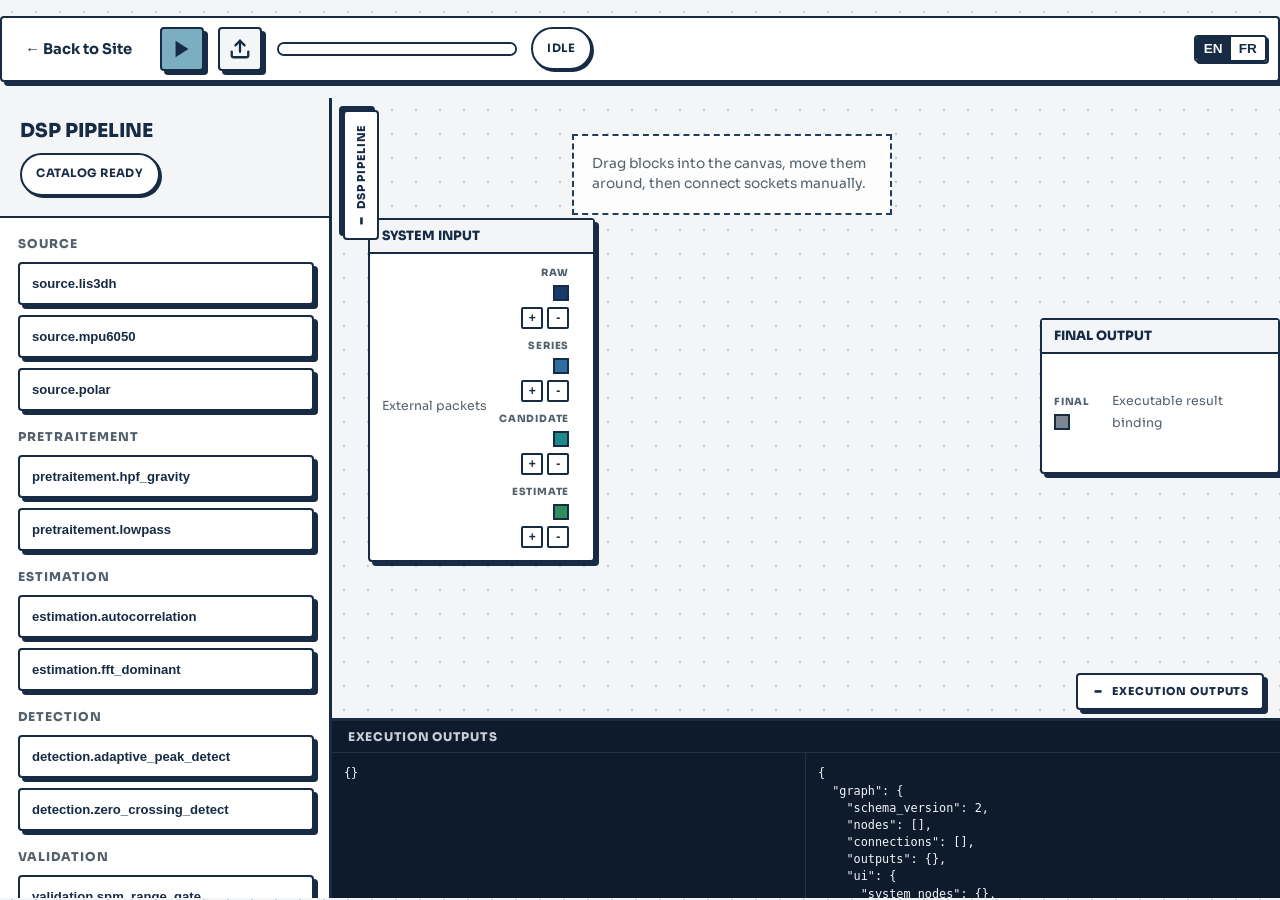
==== commit 5552fa11: "Fixed menu" ====
--- a/flow-builder/index.html
+++ b/flow-builder/index.html
@@ -84,6 +84,7 @@
     </div>
 
     <script src="../js/script.js"></script>
+    <script src="assets/flow-block-catalog.js"></script>
     <script src="src/flow-graph.js"></script>
     <script src="src/flow-catalog.js"></script>
     <script src="src/flow-runtime-client.js"></script>
--- a/flow-builder/flow.css
+++ b/flow-builder/flow.css
@@ -24,8 +24,8 @@
 }
 
 .flow-site-header {
-    width: min(calc(100% - 2rem), 1420px);
-    margin: 1rem auto 0;
+    width: 100%;
+    margin: 1rem 0 0;
 }
 
 .flow-toolbar {
@@ -94,16 +94,18 @@
 .app-container {
     display: flex;
     height: calc(100vh - 6.2rem);
-    width: min(100vw, 1440px);
-    margin: 1rem auto 0;
+    width: 100%;
+    margin: 1rem 0 0;
 }
 
 .sidebar {
     position: relative;
-    flex: 0 0 332px;
+    width: 332px;
+    flex: 0 0 auto;
+    min-width: 0;
     z-index: 10;
     overflow: visible;
-    transition: flex-basis 0.32s cubic-bezier(0.22, 1, 0.36, 1);
+    transition: width 0.32s cubic-bezier(0.22, 1, 0.36, 1);
 }
 
 .sidebar-panel {
@@ -603,9 +605,9 @@
 }
 
 .panel-dock-sidebar {
-    top: 1rem;
+    top: 0.75rem;
     left: 100%;
-    margin-left: 0.75rem;
+    margin-left: 0.7rem;
     padding: 0.8rem 0.5rem;
     writing-mode: vertical-rl;
     text-orientation: mixed;
@@ -619,7 +621,7 @@
 }
 
 .sidebar.is-collapsed {
-    flex-basis: 0;
+    width: 0;
 }
 
 .sidebar.is-collapsed .sidebar-panel-content {
@@ -630,11 +632,6 @@
 
 .sidebar.is-collapsed .sidebar-panel {
     border-right-width: 0;
-}
-
-.sidebar.is-collapsed .panel-dock-sidebar {
-    left: 0;
-    margin-left: 0.35rem;
 }
 
 .bottom-console.is-collapsed {
@@ -696,7 +693,7 @@
     }
 
     .flow-site-header {
-        width: min(calc(100% - 1rem), 1420px);
+        width: 100%;
         margin-top: 0.5rem;
     }
 
@@ -738,26 +735,19 @@
     }
 
     .sidebar.is-collapsed {
-        flex-basis: 0;
+        height: 0;
     }
 
     .panel-dock-sidebar {
         top: 100%;
         left: auto;
-        right: 1rem;
+        right: 0.75rem;
         margin-top: 0.75rem;
         margin-left: 0;
         writing-mode: horizontal-tb;
         transform: none;
     }
 
-    .sidebar.is-collapsed .panel-dock-sidebar {
-        top: 0.75rem;
-        left: 0.35rem;
-        right: auto;
-        margin-top: 0;
-    }
-
     .panel-dock-console {
         right: 0.75rem;
         margin-bottom: 0.5rem;
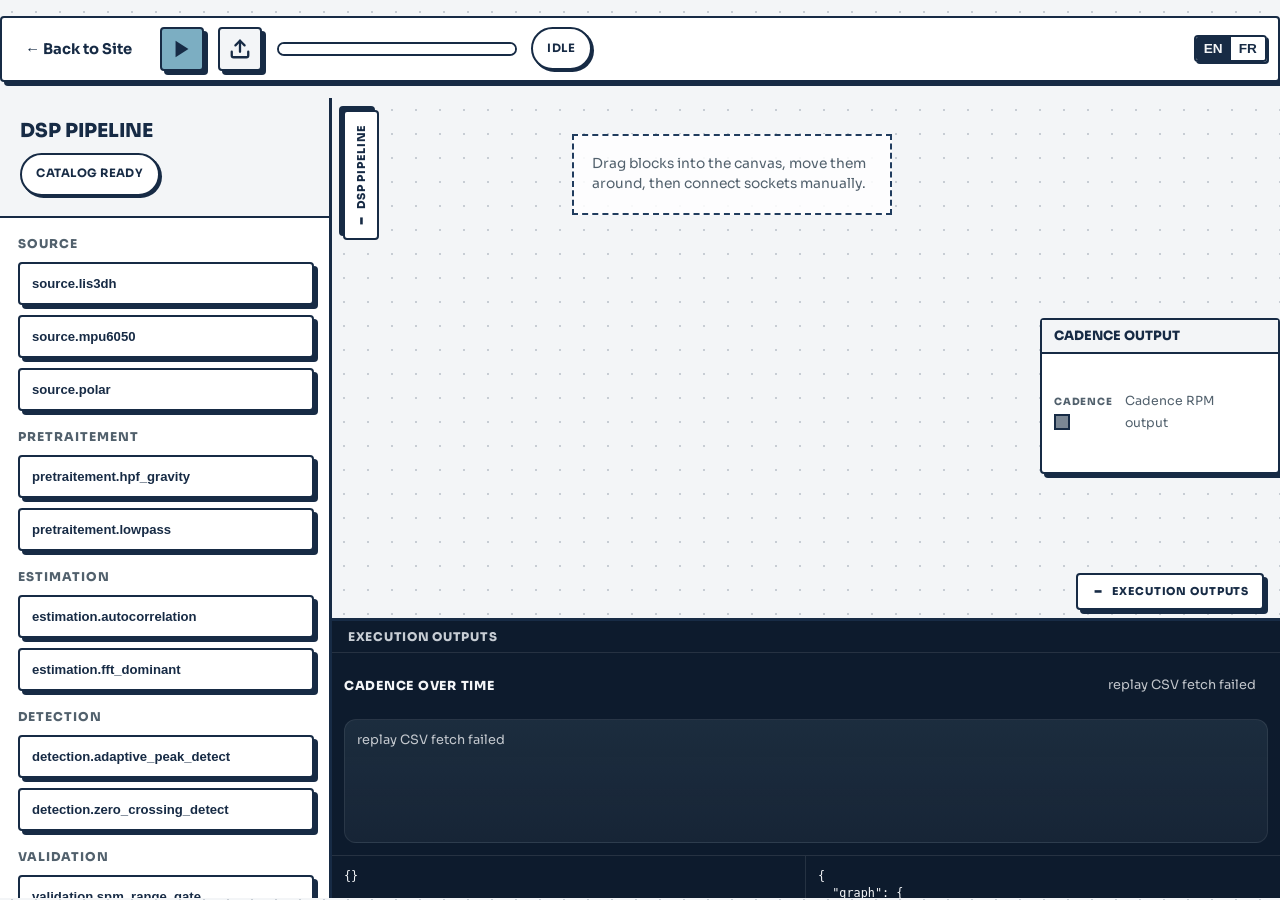
==== commit 741b567e: "feat: render cadence replay chart in flow builder" ====
--- a/flow-builder/index.html
+++ b/flow-builder/index.html
@@ -76,8 +76,19 @@
                     <h3 data-i18n="graph-title">Execution Outputs</h3>
                 </div>
                 <div class="console-outputs" id="console-outputs-container">
-                    <pre id="graph-output-list" class="graph-output-list"></pre>
-                    <pre id="runtime-diagnostics" class="graph-output-list"></pre>
+                    <section class="cadence-chart-panel">
+                        <div class="console-subhead">
+                            <h4>Cadence Over Time</h4>
+                            <p id="replay-status" class="replay-status">Loading replay...</p>
+                        </div>
+                        <div id="cadence-chart" class="cadence-chart">
+                            <p class="cadence-chart-empty">Run the replay to see cadence over time.</p>
+                        </div>
+                    </section>
+                    <div class="console-json-panels">
+                        <pre id="graph-output-list" class="graph-output-list"></pre>
+                        <pre id="runtime-diagnostics" class="graph-output-list"></pre>
+                    </div>
                 </div>
             </section>
         </main>
@@ -92,6 +103,7 @@
     <script src="src/flow-ble-upload.js"></script>
     <script src="src/flow-builder-viewmodel.js"></script>
     <script src="src/panel-docks.js"></script>
+    <script src="src/flow-replay.js"></script>
     <script src="src/flow.js"></script>
 </body>
 </html>
--- a/flow-builder/flow.css
+++ b/flow-builder/flow.css
@@ -222,7 +222,7 @@
     right: 0;
     bottom: 0;
     left: 0;
-    height: 180px;
+    height: 280px;
     display: flex;
     flex-direction: column;
     background: var(--navy-deep);
@@ -252,8 +252,9 @@
 
 .console-outputs {
     display: flex;
+    flex-direction: column;
     flex: 1 1 auto;
-    max-height: 180px;
+    max-height: 280px;
     opacity: 1;
     transform: translateY(0);
     transition:
@@ -261,6 +262,60 @@
         transform 280ms cubic-bezier(0.22, 1, 0.36, 1),
         max-height 0.32s cubic-bezier(0.22, 1, 0.36, 1);
     overflow: hidden;
+}
+
+.console-subhead {
+    display: flex;
+    align-items: center;
+    justify-content: space-between;
+    gap: 12px;
+    margin-bottom: 12px;
+}
+
+.console-subhead h4 {
+    margin: 0;
+    color: var(--foam);
+    font-size: 0.78rem;
+    font-weight: 800;
+    text-transform: uppercase;
+    letter-spacing: 0.06em;
+}
+
+.cadence-chart-panel {
+    flex: 0 0 auto;
+    padding: 12px;
+    border-bottom: 1px solid rgba(255, 255, 255, 0.1);
+}
+
+.cadence-chart {
+    min-height: 124px;
+    border: 1px solid rgba(255, 255, 255, 0.08);
+    border-radius: 12px;
+    background:
+        linear-gradient(180deg, rgba(124, 174, 194, 0.08), rgba(124, 174, 194, 0.02)),
+        rgba(255, 255, 255, 0.03);
+    overflow: hidden;
+}
+
+.cadence-chart svg {
+    display: block;
+    width: 100%;
+    height: 124px;
+}
+
+.cadence-chart-empty,
+.replay-status {
+    margin: 0;
+    padding: 12px;
+    color: rgba(243, 245, 247, 0.78);
+    font-size: 0.8rem;
+    line-height: 1.4;
+}
+
+.console-json-panels {
+    display: flex;
+    flex: 1 1 auto;
+    min-height: 0;
 }
 
 .graph-output-list {
@@ -278,7 +333,7 @@
     white-space: pre-wrap;
 }
 
-.graph-output-list:last-child {
+.console-json-panels .graph-output-list:last-child {
     border-right: none;
 }
 
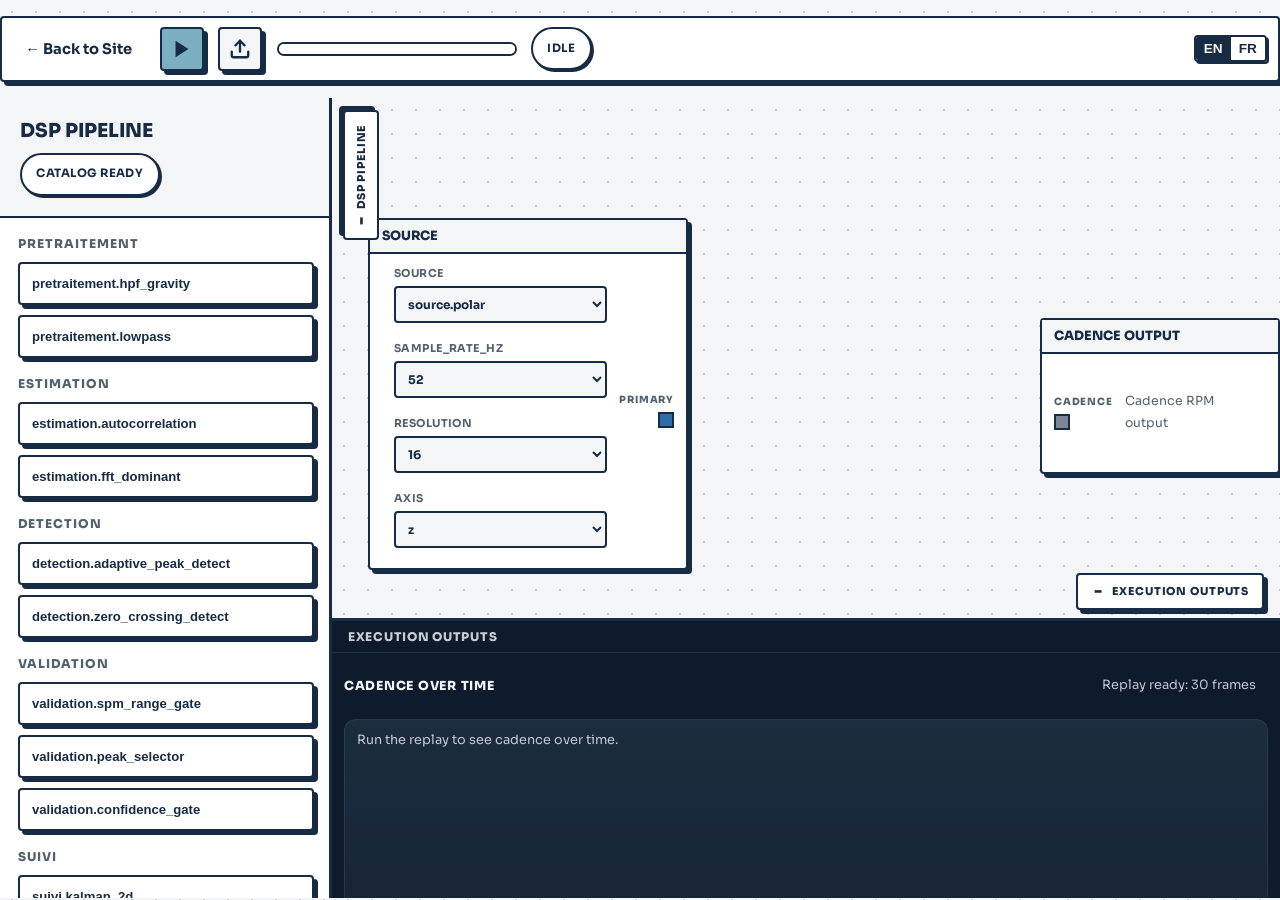
==== commit f9a9f804: "fix: render managed source block in builder" ====
--- a/flow-builder/index.html
+++ b/flow-builder/index.html
@@ -5,7 +5,7 @@
     <meta name="viewport" content="width=device-width, initial-scale=1.0">
     <title>Algorithm Tester - Paddling Pulse</title>
     <link rel="stylesheet" href="../css/styles.css">
-    <link rel="stylesheet" href="flow.css?v=3">
+    <link rel="stylesheet" href="flow.css?v=4">
     <link rel="preconnect" href="https://fonts.googleapis.com">
     <link rel="preconnect" href="https://fonts.gstatic.com" crossorigin>
     <link href="https://fonts.googleapis.com/css2?family=Instrument+Serif:ital@0;1&family=Sora:wght@300;400;500;600;700&display=swap" rel="stylesheet">
@@ -101,6 +101,7 @@
     <script src="src/flow-runtime-client.js"></script>
     <script src="src/flow-compiler.js"></script>
     <script src="src/flow-ble-upload.js"></script>
+    <script src="src/flow-managed-source.js"></script>
     <script src="src/flow-builder-viewmodel.js"></script>
     <script src="src/panel-docks.js"></script>
     <script src="src/flow-replay.js"></script>
--- a/flow-builder/flow.css
+++ b/flow-builder/flow.css
@@ -288,7 +288,7 @@
 }
 
 .cadence-chart {
-    min-height: 124px;
+    min-height: 188px;
     border: 1px solid rgba(255, 255, 255, 0.08);
     border-radius: 12px;
     background:
@@ -300,7 +300,68 @@
 .cadence-chart svg {
     display: block;
     width: 100%;
-    height: 124px;
+    height: 188px;
+}
+
+.cadence-chart .chart-surface {
+    fill: rgba(255, 255, 255, 0.035);
+    stroke: rgba(243, 245, 247, 0.12);
+    stroke-width: 1;
+}
+
+.cadence-chart .chart-grid {
+    stroke: rgba(243, 245, 247, 0.12);
+    stroke-width: 1;
+}
+
+.cadence-chart .chart-axis {
+    stroke: rgba(243, 245, 247, 0.42);
+    stroke-width: 1.3;
+}
+
+.cadence-chart .chart-fill {
+    fill: rgba(124, 174, 194, 0.12);
+}
+
+.cadence-chart .chart-line {
+    fill: none;
+    stroke: var(--water);
+    stroke-width: 2.4;
+    stroke-linecap: round;
+    stroke-linejoin: round;
+}
+
+.cadence-chart .chart-point {
+    fill: var(--foam);
+    stroke: var(--water);
+    stroke-width: 2;
+    pointer-events: all;
+    cursor: crosshair;
+    transition: all 0.2s ease;
+}
+
+.cadence-chart .chart-point:hover {
+    r: 6;
+    fill: var(--water);
+    stroke: var(--foam);
+}
+
+.cadence-chart .chart-axis-label,
+.cadence-chart .chart-axis-title {
+    fill: rgba(243, 245, 247, 0.88);
+    font-family: 'Sora', sans-serif;
+}
+
+.cadence-chart .chart-axis-label {
+    font-size: 8px;
+    font-weight: 500;
+}
+
+.cadence-chart .chart-axis-title {
+    font-size: 8px;
+    font-weight: 700;
+    letter-spacing: 0.08em;
+    text-transform: uppercase;
 }
 
 .cadence-chart-empty,
@@ -414,6 +475,10 @@
     min-height: 120px;
 }
 
+.system-block-source {
+    min-width: 320px;
+}
+
 .block-header {
     display: flex;
     align-items: center;
@@ -550,6 +615,15 @@
     align-content: center;
     color: var(--slate);
     font-size: 0.78rem;
+}
+
+.system-source-content {
+    align-content: start;
+}
+
+.system-source-fields {
+    display: grid;
+    gap: 10px;
 }
 
 .system-block-content p {
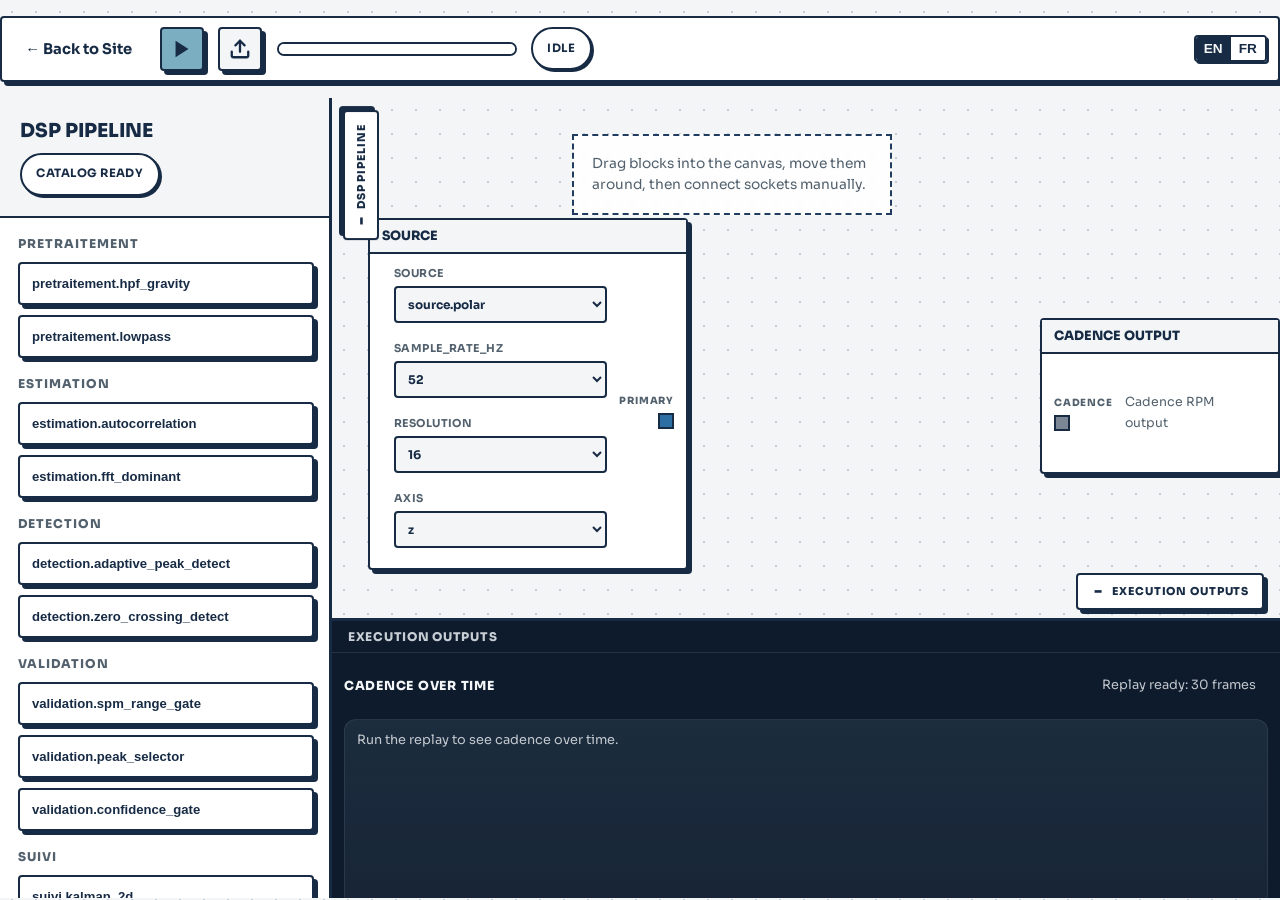
==== commit a2d02525: "Zoomable canvas" ====
--- a/flow-builder/index.html
+++ b/flow-builder/index.html
@@ -58,8 +58,10 @@
         </aside>
 
         <main class="canvas-container" id="canvas">
-            <svg id="wires-layer" class="wires-layer"></svg>
-            <div id="blocks-layer" class="blocks-layer"></div>
+            <div id="canvas-transform-layer" class="canvas-transform-layer">
+                <svg id="wires-layer" class="wires-layer"></svg>
+                <div id="blocks-layer" class="blocks-layer"></div>
+            </div>
 
             <section class="console-pane bottom-console" id="execution-console">
                 <button
--- a/flow-builder/flow.css
+++ b/flow-builder/flow.css
@@ -404,7 +404,18 @@
     background-color: var(--foam);
     background-image: radial-gradient(var(--mist) 1.5px, transparent 1.5px);
     background-size: 24px 24px;
+    background-position: 0 0;
     overflow: hidden;
+}
+
+.canvas-transform-layer {
+    position: absolute;
+    inset: 0;
+    width: 100%;
+    height: 100%;
+    transform-origin: 0 0;
+    will-change: transform;
+    pointer-events: none;
 }
 
 .wires-layer {
